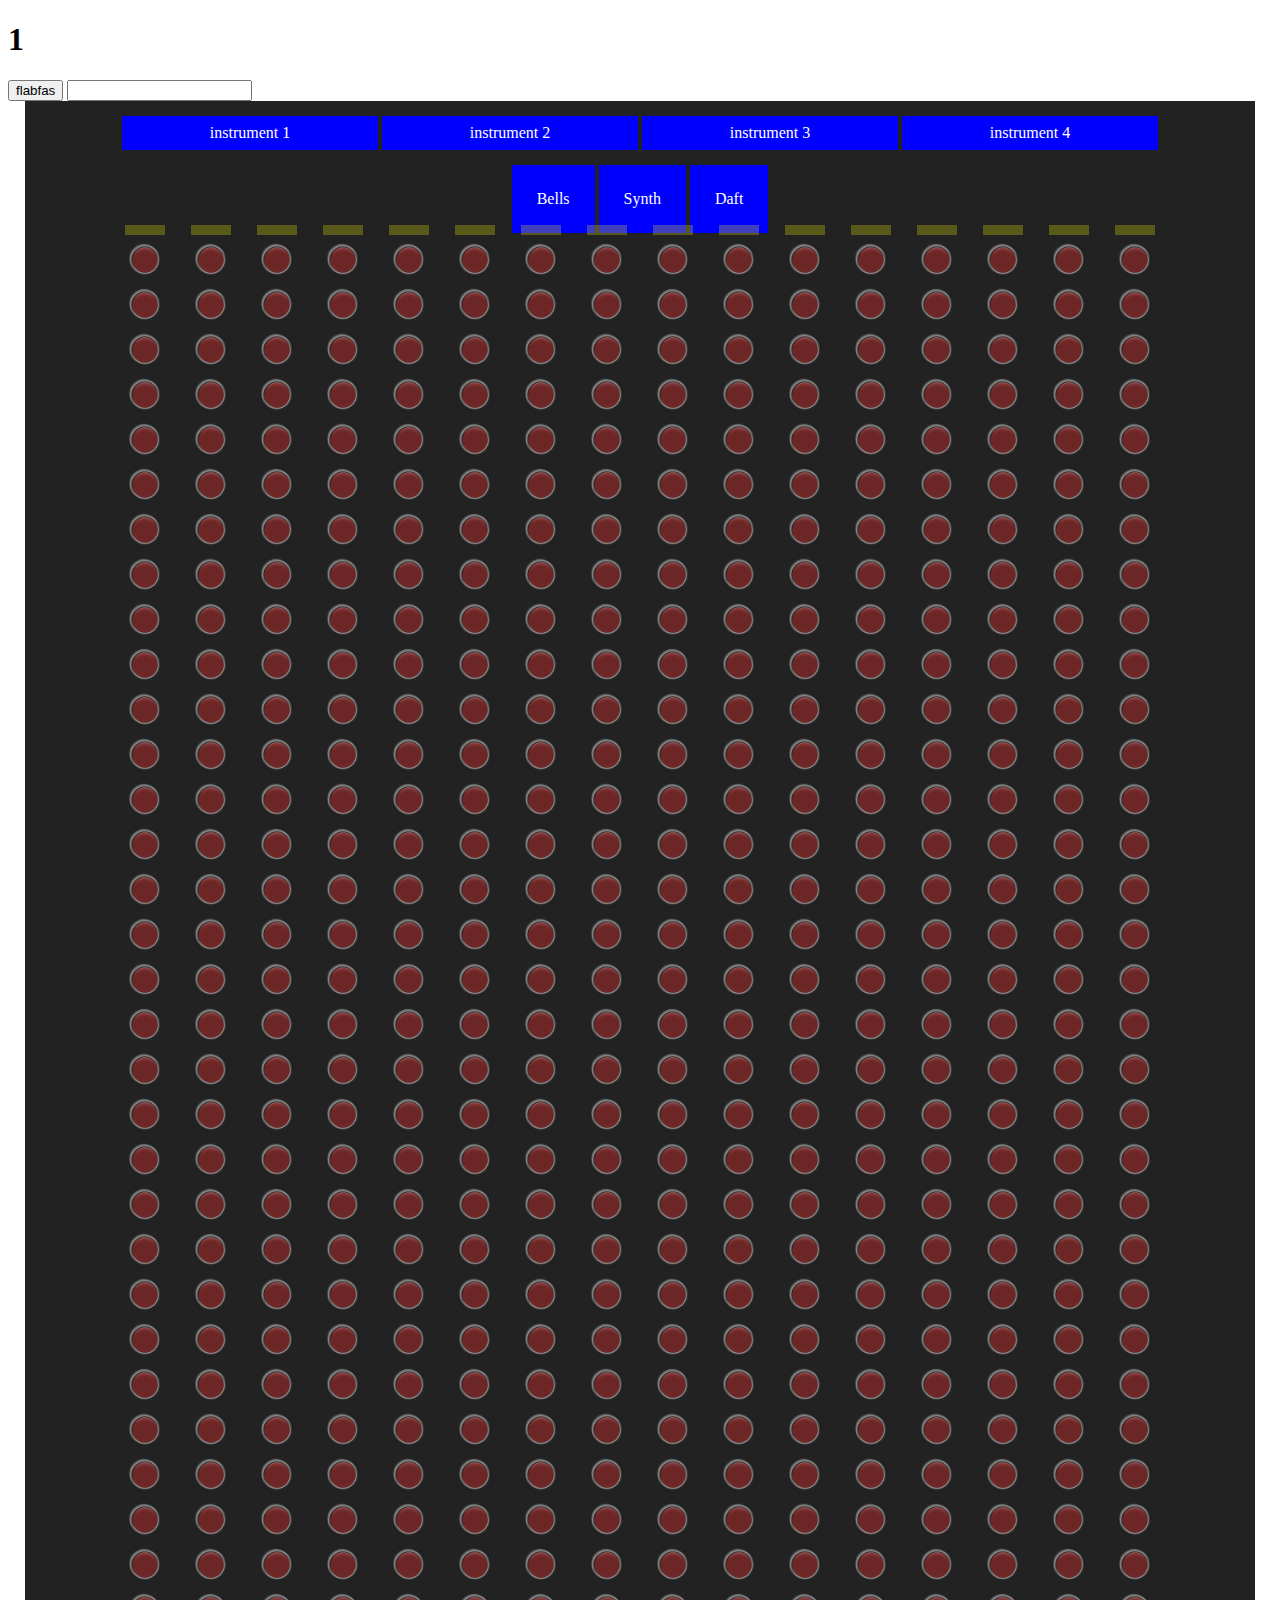
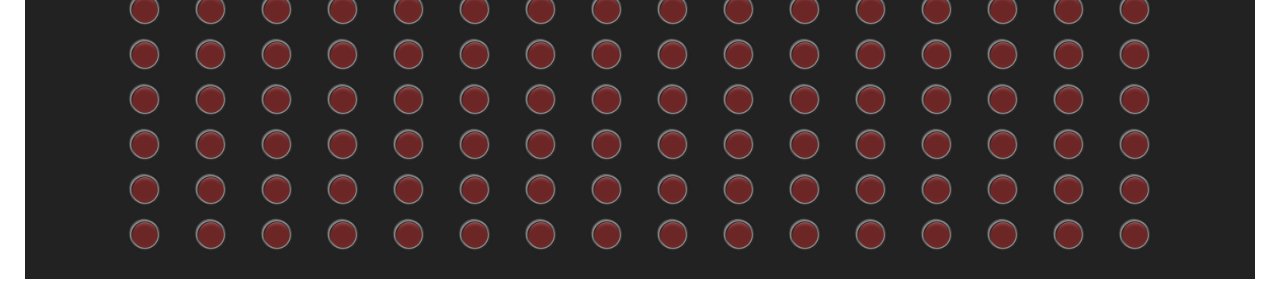
==== index.html @ 500172ec "Wrote function to chage sound patch" ====
<!DOCTYPE html>
<html>
<head>
    <meta charset="UTF-8">
    <link rel="stylesheet" type="text/css" href="stylesheet.css">
    
    <title>Sound Squares</title>
    
    
    
    
    
    
    
 
    </head>
<body>
   
   <h1><div id="showTime">1</div></h1>

   
   <button>flabfas</button>
  
  
<input type="text" id='userBPM'>
   
   
   <div id="playArea">
   
   <div class='instrument_selector'><ul>
      <li>instrument 1</li>
      <li>instrument 2</li>
      <li>instrument 3</li>
      <li>instrument 4</li>
      </ul></div>
      
      <div class='page_container' class='page_1'>
      
      <div class='sound_bank-selector'>
         <ul>
             <li data-id='bellsArray'>Bells</li>
             <li data-id='synthArray'>Synth</li>
             <li data-id='daftArray'>Daft</li>
             
         </ul>
          
      </div>
    <ul class='column' id='column_1'>
      <div class="light" id='light1'></div>
       <li><div class='square' data-id='0'></div></li>
       <li><div class='square' data-id='1'></div></li>
       <li><div class='square' data-id='2'></div></li>
       <li><div class='square' data-id='3'></div></li>
       <li><div class='square' data-id='4'></div></li>
       <li><div class='square' data-id='5'></div></li>
       <li><div class='square' data-id='6'></div></li>
       <li><div class='square' data-id='7'></div></li>
       <li><div class='square' data-id='8'></div></li>
       <li><div class='square' data-id='9'></div></li>
       <li><div class='square' data-id='10'></div></li>
       <li><div class='square' data-id='11'></div></li>
       <li><div class='square' data-id='12'></div></li>
       <li><div class='square' data-id='13'></div></li>
       <li><div class='square' data-id='14'></div></li>
       <li><div class='square' data-id='15'></div></li>
       <li><div class='square' data-id='16'></div></li>
       <li><div class='square' data-id='17'></div></li>
       <li><div class='square' data-id='18'></div></li>
       <li><div class='square' data-id='19'></div></li>
       <li><div class='square' data-id='20'></div></li>
       <li><div class='square' data-id='21'></div></li>
       <li><div class='square' data-id='22'></div></li>
       <li><div class='square' data-id='23'></div></li>
       <li><div class='square' data-id='24'></div></li>
       <li><div class='square' data-id='25'></div></li>
       <li><div class='square' data-id='26'></div></li>
       <li><div class='square' data-id='27'></div></li>
       <li><div class='square' data-id='28'></div></li>
       <li><div class='square' data-id='29'></div></li>
       <li><div class='square' data-id='30'></div></li>
       <li><div class='square' data-id='31'></div></li>
       <li><div class='square' data-id='32'></div></li>
       <li><div class='square' data-id='33'></div></li>
       <li><div class='square' data-id='34'></div></li>
       <li><div class='square' data-id='35'></div></li>

    </ul>
     
    <ul class='column' id='column_2'>
      <div class="light" id='light2'></div>
       <li><div class='square' data-id='36'></div></li>
       <li><div class='square' data-id='37'></div></li>
       <li><div class='square' data-id='38'></div></li>
       <li><div class='square' data-id='39'></div></li>
       <li><div class='square' data-id='40'></div></li>
       <li><div class='square' data-id='41'></div></li>
       <li><div class='square' data-id='42'></div></li>
       <li><div class='square' data-id='43'></div></li>
       <li><div class='square' data-id='44'></div></li>
       <li><div class='square' data-id='45'></div></li>
       <li><div class='square' data-id='46'></div></li>
       <li><div class='square' data-id='47'></div></li>
       <li><div class='square' data-id='48'></div></li>
       <li><div class='square' data-id='49'></div></li>
       <li><div class='square' data-id='50'></div></li>
       <li><div class='square' data-id='51'></div></li>
       <li><div class='square' data-id='52'></div></li>
       <li><div class='square' data-id='53'></div></li>
       <li><div class='square' data-id='54'></div></li>
       <li><div class='square' data-id='55'></div></li>
       <li><div class='square' data-id='56'></div></li>
       <li><div class='square' data-id='57'></div></li>
       <li><div class='square' data-id='58'></div></li>
       <li><div class='square' data-id='59'></div></li>
       <li><div class='square' data-id='60'></div></li>
       <li><div class='square' data-id='61'></div></li>
       <li><div class='square' data-id='62'></div></li>
       <li><div class='square' data-id='63'></div></li>
       <li><div class='square' data-id='64'></div></li>
       <li><div class='square' data-id='65'></div></li>
       <li><div class='square' data-id='66'></div></li>
       <li><div class='square' data-id='67'></div></li>
       <li><div class='square' data-id='68'></div></li>
       <li><div class='square' data-id='69'></div></li>
       <li><div class='square' data-id='70'></div></li>
       <li><div class='square' data-id='71'></div></li>
    </ul>
       
    <ul class='column' id='column_3'>
      <div class="light" id='light3'></div>
       <li><div class='square' data-id='72'></div></li>
       <li><div class='square' data-id='73'></div></li>
       <li><div class='square' data-id='74'></div></li>
       <li><div class='square' data-id='75'></div></li>
       <li><div class='square' data-id='76'></div></li>
       <li><div class='square' data-id='77'></div></li>
       <li><div class='square' data-id='78'></div></li>
       <li><div class='square' data-id='79'></div></li>
       <li><div class='square' data-id='80'></div></li>
       <li><div class='square' data-id='81'></div></li>
       <li><div class='square' data-id='82'></div></li>
       <li><div class='square' data-id='83'></div></li>
       <li><div class='square' data-id='84'></div></li>
       <li><div class='square' data-id='85'></div></li>
       <li><div class='square' data-id='86'></div></li>
       <li><div class='square' data-id='87'></div></li>
       <li><div class='square' data-id='88'></div></li>
       <li><div class='square' data-id='89'></div></li>
       <li><div class='square' data-id='90'></div></li>
       <li><div class='square' data-id='91'></div></li>
       <li><div class='square' data-id='92'></div></li>
       <li><div class='square' data-id='93'></div></li>
       <li><div class='square' data-id='94'></div></li>
       <li><div class='square' data-id='95'></div></li>
       <li><div class='square' data-id='96'></div></li>
       <li><div class='square' data-id='97'></div></li>
       <li><div class='square' data-id='98'></div></li>
       <li><div class='square' data-id='99'></div></li>
       <li><div class='square' data-id='100'></div></li>
       <li><div class='square' data-id='101'></div></li>
       <li><div class='square' data-id='102'></div></li>
       <li><div class='square' data-id='103'></div></li>
       <li><div class='square' data-id='104'></div></li>
       <li><div class='square' data-id='105'></div></li>
       <li><div class='square' data-id='106'></div></li>
       <li><div class='square' data-id='107'></div></li>
    </ul>
       
    <ul class='column' id='column_4'>
      <div class="light" id='light4'></div>
       <li><div class='square' data-id='108'></div></li>
       <li><div class='square' data-id='109'></div></li>
       <li><div class='square' data-id='110'></div></li>
       <li><div class='square' data-id='111'></div></li>
       <li><div class='square' data-id='112'></div></li>
       <li><div class='square' data-id='113'></div></li>
       <li><div class='square' data-id='114'></div></li>
       <li><div class='square' data-id='115'></div></li>
       <li><div class='square' data-id='116'></div></li>
       <li><div class='square' data-id='117'></div></li>
       <li><div class='square' data-id='118'></div></li>
       <li><div class='square' data-id='119'></div></li>
       <li><div class='square' data-id='120'></div></li>
       <li><div class='square' data-id='121'></div></li>
       <li><div class='square' data-id='122'></div></li>
       <li><div class='square' data-id='123'></div></li>
       <li><div class='square' data-id='124'></div></li>
       <li><div class='square' data-id='125'></div></li>
       <li><div class='square' data-id='126'></div></li>
       <li><div class='square' data-id='127'></div></li>
       <li><div class='square' data-id='128'></div></li>
       <li><div class='square' data-id='129'></div></li>
       <li><div class='square' data-id='130'></div></li>
       <li><div class='square' data-id='131'></div></li>
       <li><div class='square' data-id='132'></div></li>
       <li><div class='square' data-id='133'></div></li>
       <li><div class='square' data-id='134'></div></li>
       <li><div class='square' data-id='135'></div></li>
       <li><div class='square' data-id='136'></div></li>
       <li><div class='square' data-id='137'></div></li>
       <li><div class='square' data-id='138'></div></li>
       <li><div class='square' data-id='139'></div></li>
       <li><div class='square' data-id='140'></div></li>
       <li><div class='square' data-id='141'></div></li>
       <li><div class='square' data-id='142'></div></li>
       <li><div class='square' data-id='143'></div></li>
    </ul>
      
    <ul class='column' id='column_5'>
      <div class="light" id='light5'></div>
       <li><div class='square' data-id='144'></div></li>
       <li><div class='square' data-id='145'></div></li>
       <li><div class='square' data-id='146'></div></li>
       <li><div class='square' data-id='147'></div></li>
       <li><div class='square' data-id='148'></div></li>
       <li><div class='square' data-id='149'></div></li>
       <li><div class='square' data-id='150'></div></li>
       <li><div class='square' data-id='151'></div></li>
       <li><div class='square' data-id='152'></div></li>
       <li><div class='square' data-id='153'></div></li>
       <li><div class='square' data-id='154'></div></li>
       <li><div class='square' data-id='155'></div></li>
       <li><div class='square' data-id='156'></div></li>
       <li><div class='square' data-id='157'></div></li>
       <li><div class='square' data-id='158'></div></li>
       <li><div class='square' data-id='159'></div></li>
       <li><div class='square' data-id='160'></div></li>
       <li><div class='square' data-id='161'></div></li>
       <li><div class='square' data-id='162'></div></li>
       <li><div class='square' data-id='163'></div></li>
       <li><div class='square' data-id='164'></div></li>
       <li><div class='square' data-id='165'></div></li>
       <li><div class='square' data-id='166'></div></li>
       <li><div class='square' data-id='167'></div></li>
       <li><div class='square' data-id='168'></div></li>
       <li><div class='square' data-id='169'></div></li>
       <li><div class='square' data-id='170'></div></li>
       <li><div class='square' data-id='171'></div></li>
       <li><div class='square' data-id='172'></div></li>
       <li><div class='square' data-id='173'></div></li>
       <li><div class='square' data-id='174'></div></li>
       <li><div class='square' data-id='175'></div></li>
       <li><div class='square' data-id='176'></div></li>
       <li><div class='square' data-id='177'></div></li>
       <li><div class='square' data-id='178'></div></li>
       <li><div class='square' data-id='179'></div></li>
    </ul>
       
    <ul class='column' id='column_6'>
      <div class="light" id='light6'></div>
       <li><div class='square' data-id='180'></div></li>
       <li><div class='square' data-id='181'></div></li>
       <li><div class='square' data-id='182'></div></li>
       <li><div class='square' data-id='183'></div></li>
       <li><div class='square' data-id='184'></div></li>
       <li><div class='square' data-id='185'></div></li>
       <li><div class='square' data-id='186'></div></li>
       <li><div class='square' data-id='187'></div></li>
       <li><div class='square' data-id='188'></div></li>
       <li><div class='square' data-id='189'></div></li>
       <li><div class='square' data-id='190'></div></li>
       <li><div class='square' data-id='191'></div></li>
       <li><div class='square' data-id='192'></div></li>
       <li><div class='square' data-id='193'></div></li>
       <li><div class='square' data-id='194'></div></li>
       <li><div class='square' data-id='195'></div></li>
       <li><div class='square' data-id='196'></div></li>
       <li><div class='square' data-id='197'></div></li>
       <li><div class='square' data-id='198'></div></li>
       <li><div class='square' data-id='199'></div></li>
       <li><div class='square' data-id='200'></div></li>
       <li><div class='square' data-id='201'></div></li>
       <li><div class='square' data-id='202'></div></li>
       <li><div class='square' data-id='203'></div></li>
       <li><div class='square' data-id='204'></div></li>
       <li><div class='square' data-id='205'></div></li>
       <li><div class='square' data-id='206'></div></li>
       <li><div class='square' data-id='207'></div></li>
       <li><div class='square' data-id='208'></div></li>
       <li><div class='square' data-id='209'></div></li>
       <li><div class='square' data-id='210'></div></li>
       <li><div class='square' data-id='211'></div></li>
       <li><div class='square' data-id='212'></div></li>
       <li><div class='square' data-id='213'></div></li>
       <li><div class='square' data-id='214'></div></li>
       <li><div class='square' data-id='215'></div></li>
    </ul>
       
    <ul class='column' id='column_7'>
      <div class="light" id='light7'></div>
       <li><div class='square' data-id='216'></div></li>
       <li><div class='square' data-id='217'></div></li>
       <li><div class='square' data-id='218'></div></li>
       <li><div class='square' data-id='219'></div></li>
       <li><div class='square' data-id='220'></div></li>
       <li><div class='square' data-id='221'></div></li>
       <li><div class='square' data-id='222'></div></li>
       <li><div class='square' data-id='223'></div></li>
       <li><div class='square' data-id='224'></div></li>
       <li><div class='square' data-id='225'></div></li>
       <li><div class='square' data-id='226'></div></li>
       <li><div class='square' data-id='227'></div></li>
       <li><div class='square' data-id='228'></div></li>
       <li><div class='square' data-id='229'></div></li>
       <li><div class='square' data-id='230'></div></li>
       <li><div class='square' data-id='231'></div></li>
       <li><div class='square' data-id='232'></div></li>
       <li><div class='square' data-id='233'></div></li>
       <li><div class='square' data-id='234'></div></li>
       <li><div class='square' data-id='235'></div></li>
       <li><div class='square' data-id='236'></div></li>
       <li><div class='square' data-id='237'></div></li>
       <li><div class='square' data-id='238'></div></li>
       <li><div class='square' data-id='239'></div></li>
       <li><div class='square' data-id='240'></div></li>
       <li><div class='square' data-id='241'></div></li>
       <li><div class='square' data-id='242'></div></li>
       <li><div class='square' data-id='243'></div></li>
       <li><div class='square' data-id='244'></div></li>
       <li><div class='square' data-id='245'></div></li>
       <li><div class='square' data-id='246'></div></li>
       <li><div class='square' data-id='247'></div></li>
       <li><div class='square' data-id='248'></div></li>
       <li><div class='square' data-id='249'></div></li>
       <li><div class='square' data-id='250'></div></li>
       <li><div class='square' data-id='251'></div></li>
    </ul>
       
    <ul class='column' id='column_8'>
      <div class="light" id='light8'></div>
       <li><div class='square' data-id='252'></div></li>
       <li><div class='square' data-id='253'></div></li>
       <li><div class='square' data-id='254'></div></li>
       <li><div class='square' data-id='255'></div></li>
       <li><div class='square' data-id='256'></div></li>
       <li><div class='square' data-id='257'></div></li>
       <li><div class='square' data-id='258'></div></li>
       <li><div class='square' data-id='259'></div></li>
       <li><div class='square' data-id='260'></div></li>
       <li><div class='square' data-id='261'></div></li>
       <li><div class='square' data-id='262'></div></li>
       <li><div class='square' data-id='263'></div></li>
       <li><div class='square' data-id='264'></div></li>
       <li><div class='square' data-id='265'></div></li>
       <li><div class='square' data-id='266'></div></li>
       <li><div class='square' data-id='267'></div></li>
       <li><div class='square' data-id='268'></div></li>
       <li><div class='square' data-id='269'></div></li>
       <li><div class='square' data-id='270'></div></li>
       <li><div class='square' data-id='271'></div></li>
       <li><div class='square' data-id='272'></div></li>
       <li><div class='square' data-id='273'></div></li>
       <li><div class='square' data-id='274'></div></li>
       <li><div class='square' data-id='275'></div></li>
       <li><div class='square' data-id='276'></div></li>
       <li><div class='square' data-id='277'></div></li>
       <li><div class='square' data-id='278'></div></li>
       <li><div class='square' data-id='279'></div></li>
       <li><div class='square' data-id='280'></div></li>
       <li><div class='square' data-id='281'></div></li>
       <li><div class='square' data-id='282'></div></li>
       <li><div class='square' data-id='283'></div></li>
       <li><div class='square' data-id='284'></div></li>
       <li><div class='square' data-id='285'></div></li>
       <li><div class='square' data-id='286'></div></li>
       <li><div class='square' data-id='287'></div></li>
    </ul>
       
    <ul class='column' id='column_9'>
      <div class="light" id='light9'></div>
       <li><div class='square' data-id='288'></div></li>
       <li><div class='square' data-id='289'></div></li>
       <li><div class='square' data-id='290'></div></li>
       <li><div class='square' data-id='291'></div></li>
       <li><div class='square' data-id='292'></div></li>
       <li><div class='square' data-id='293'></div></li>
       <li><div class='square' data-id='294'></div></li>
       <li><div class='square' data-id='295'></div></li>
       <li><div class='square' data-id='296'></div></li>
       <li><div class='square' data-id='297'></div></li>
       <li><div class='square' data-id='298'></div></li>
       <li><div class='square' data-id='299'></div></li>
       <li><div class='square' data-id='300'></div></li>
       <li><div class='square' data-id='301'></div></li>
       <li><div class='square' data-id='302'></div></li>
       <li><div class='square' data-id='303'></div></li>
       <li><div class='square' data-id='304'></div></li>
       <li><div class='square' data-id='305'></div></li>
       <li><div class='square' data-id='306'></div></li>
       <li><div class='square' data-id='307'></div></li>
       <li><div class='square' data-id='308'></div></li>
       <li><div class='square' data-id='309'></div></li>
       <li><div class='square' data-id='310'></div></li>
       <li><div class='square' data-id='311'></div></li>
       <li><div class='square' data-id='312'></div></li>
       <li><div class='square' data-id='313'></div></li>
       <li><div class='square' data-id='314'></div></li>
       <li><div class='square' data-id='315'></div></li>
       <li><div class='square' data-id='316'></div></li>
       <li><div class='square' data-id='317'></div></li>
       <li><div class='square' data-id='318'></div></li>
       <li><div class='square' data-id='319'></div></li>
       <li><div class='square' data-id='320'></div></li>
       <li><div class='square' data-id='321'></div></li>
       <li><div class='square' data-id='322'></div></li>
       <li><div class='square' data-id='323'></div></li>
    </ul>
      
    <ul class='column' id='column_10'>
      <div class="light" id='light10'></div>
       <li><div class='square' data-id='324'></div></li>
       <li><div class='square' data-id='325'></div></li>
       <li><div class='square' data-id='326'></div></li>
       <li><div class='square' data-id='327'></div></li>
       <li><div class='square' data-id='328'></div></li>
       <li><div class='square' data-id='329'></div></li>
       <li><div class='square' data-id='330'></div></li>
       <li><div class='square' data-id='331'></div></li>
       <li><div class='square' data-id='332'></div></li>
       <li><div class='square' data-id='333'></div></li>
       <li><div class='square' data-id='334'></div></li>
       <li><div class='square' data-id='335'></div></li>
       <li><div class='square' data-id='336'></div></li>
       <li><div class='square' data-id='337'></div></li>
       <li><div class='square' data-id='338'></div></li>
       <li><div class='square' data-id='339'></div></li>
       <li><div class='square' data-id='340'></div></li>
       <li><div class='square' data-id='341'></div></li>
       <li><div class='square' data-id='342'></div></li>
       <li><div class='square' data-id='343'></div></li>
       <li><div class='square' data-id='344'></div></li>
       <li><div class='square' data-id='345'></div></li>
       <li><div class='square' data-id='346'></div></li>
       <li><div class='square' data-id='347'></div></li>
       <li><div class='square' data-id='348'></div></li>
       <li><div class='square' data-id='349'></div></li>
       <li><div class='square' data-id='350'></div></li>
       <li><div class='square' data-id='351'></div></li>
       <li><div class='square' data-id='352'></div></li>
       <li><div class='square' data-id='353'></div></li>
       <li><div class='square' data-id='354'></div></li>
       <li><div class='square' data-id='355'></div></li>
       <li><div class='square' data-id='356'></div></li>
       <li><div class='square' data-id='357'></div></li>
       <li><div class='square' data-id='358'></div></li>
       <li><div class='square' data-id='359'></div></li>
    </ul>
       
    <ul class='column' id='column_11'>
      <div class="light" id='light11'></div>
       <li><div class='square' data-id='360'></div></li>
       <li><div class='square' data-id='361'></div></li>
       <li><div class='square' data-id='362'></div></li>
       <li><div class='square' data-id='363'></div></li>
       <li><div class='square' data-id='364'></div></li>
       <li><div class='square' data-id='365'></div></li>
       <li><div class='square' data-id='366'></div></li>
       <li><div class='square' data-id='367'></div></li>
       <li><div class='square' data-id='368'></div></li>
       <li><div class='square' data-id='369'></div></li>
       <li><div class='square' data-id='370'></div></li>
       <li><div class='square' data-id='371'></div></li>
       <li><div class='square' data-id='372'></div></li>
       <li><div class='square' data-id='373'></div></li>
       <li><div class='square' data-id='374'></div></li>
       <li><div class='square' data-id='375'></div></li>
       <li><div class='square' data-id='376'></div></li>
       <li><div class='square' data-id='377'></div></li>
       <li><div class='square' data-id='378'></div></li>
       <li><div class='square' data-id='379'></div></li>
       <li><div class='square' data-id='380'></div></li>
       <li><div class='square' data-id='381'></div></li>
       <li><div class='square' data-id='382'></div></li>
       <li><div class='square' data-id='383'></div></li>
       <li><div class='square' data-id='384'></div></li>
       <li><div class='square' data-id='385'></div></li>
       <li><div class='square' data-id='386'></div></li>
       <li><div class='square' data-id='387'></div></li>
       <li><div class='square' data-id='388'></div></li>
       <li><div class='square' data-id='389'></div></li>
       <li><div class='square' data-id='390'></div></li>
       <li><div class='square' data-id='391'></div></li>
       <li><div class='square' data-id='392'></div></li>
       <li><div class='square' data-id='393'></div></li>
       <li><div class='square' data-id='394'></div></li>
       <li><div class='square' data-id='395'></div></li>
    </ul>
       
    <ul class='column' id='column_12'>
      <div class="light" id='light12'></div>
       <li><div class='square' data-id='396'></div></li>
       <li><div class='square' data-id='397'></div></li>
       <li><div class='square' data-id='398'></div></li>
       <li><div class='square' data-id='399'></div></li>
       <li><div class='square' data-id='400'></div></li>
       <li><div class='square' data-id='401'></div></li>
       <li><div class='square' data-id='402'></div></li>
       <li><div class='square' data-id='403'></div></li>
       <li><div class='square' data-id='404'></div></li>
       <li><div class='square' data-id='405'></div></li>
       <li><div class='square' data-id='406'></div></li>
       <li><div class='square' data-id='407'></div></li>
       <li><div class='square' data-id='408'></div></li>
       <li><div class='square' data-id='409'></div></li>
       <li><div class='square' data-id='410'></div></li>
       <li><div class='square' data-id='411'></div></li>
       <li><div class='square' data-id='412'></div></li>
       <li><div class='square' data-id='413'></div></li>
       <li><div class='square' data-id='414'></div></li>
       <li><div class='square' data-id='415'></div></li>
       <li><div class='square' data-id='416'></div></li>
       <li><div class='square' data-id='417'></div></li>
       <li><div class='square' data-id='418'></div></li>
       <li><div class='square' data-id='419'></div></li>
       <li><div class='square' data-id='420'></div></li>
       <li><div class='square' data-id='421'></div></li>
       <li><div class='square' data-id='422'></div></li>
       <li><div class='square' data-id='423'></div></li>
       <li><div class='square' data-id='424'></div></li>
       <li><div class='square' data-id='425'></div></li>
       <li><div class='square' data-id='426'></div></li>
       <li><div class='square' data-id='427'></div></li>
       <li><div class='square' data-id='428'></div></li>
       <li><div class='square' data-id='429'></div></li>
       <li><div class='square' data-id='430'></div></li>
       <li><div class='square' data-id='431'></div></li>
    </ul>
       
    <ul class='column' id='column_13'>
      <div class="light" id='light13'></div>
       <li><div class='square' data-id='432'></div></li>
       <li><div class='square' data-id='433'></div></li>
       <li><div class='square' data-id='434'></div></li>
       <li><div class='square' data-id='435'></div></li>
       <li><div class='square' data-id='436'></div></li>
       <li><div class='square' data-id='437'></div></li>
       <li><div class='square' data-id='438'></div></li>
       <li><div class='square' data-id='439'></div></li>
       <li><div class='square' data-id='440'></div></li>
       <li><div class='square' data-id='441'></div></li>
       <li><div class='square' data-id='442'></div></li>
       <li><div class='square' data-id='443'></div></li>
       <li><div class='square' data-id='444'></div></li>
       <li><div class='square' data-id='445'></div></li>
       <li><div class='square' data-id='446'></div></li>
       <li><div class='square' data-id='447'></div></li>
       <li><div class='square' data-id='448'></div></li>
       <li><div class='square' data-id='449'></div></li>
       <li><div class='square' data-id='450'></div></li>
       <li><div class='square' data-id='451'></div></li>
       <li><div class='square' data-id='452'></div></li>
       <li><div class='square' data-id='453'></div></li>
       <li><div class='square' data-id='454'></div></li>
       <li><div class='square' data-id='455'></div></li>
       <li><div class='square' data-id='456'></div></li>
       <li><div class='square' data-id='457'></div></li>
       <li><div class='square' data-id='458'></div></li>
       <li><div class='square' data-id='459'></div></li>
       <li><div class='square' data-id='460'></div></li>
       <li><div class='square' data-id='461'></div></li>
       <li><div class='square' data-id='462'></div></li>
       <li><div class='square' data-id='463'></div></li>
       <li><div class='square' data-id='464'></div></li>
       <li><div class='square' data-id='465'></div></li>
       <li><div class='square' data-id='466'></div></li>
       <li><div class='square' data-id='467'></div></li>
    </ul>
      
    <ul class='column' id='column_14'>
      <div class="light" id='light14'></div>
       <li><div class='square' data-id='468'></div></li>
       <li><div class='square' data-id='469'></div></li>
       <li><div class='square' data-id='470'></div></li>
       <li><div class='square' data-id='471'></div></li>
       <li><div class='square' data-id='472'></div></li>
       <li><div class='square' data-id='473'></div></li>
       <li><div class='square' data-id='474'></div></li>
       <li><div class='square' data-id='475'></div></li>
       <li><div class='square' data-id='476'></div></li>
       <li><div class='square' data-id='477'></div></li>
       <li><div class='square' data-id='478'></div></li>
       <li><div class='square' data-id='479'></div></li>
       <li><div class='square' data-id='480'></div></li>
       <li><div class='square' data-id='481'></div></li>
       <li><div class='square' data-id='482'></div></li>
       <li><div class='square' data-id='483'></div></li>
       <li><div class='square' data-id='484'></div></li>
       <li><div class='square' data-id='485'></div></li>
       <li><div class='square' data-id='486'></div></li>
       <li><div class='square' data-id='487'></div></li>
       <li><div class='square' data-id='488'></div></li>
       <li><div class='square' data-id='489'></div></li>
       <li><div class='square' data-id='490'></div></li>
       <li><div class='square' data-id='491'></div></li>
       <li><div class='square' data-id='492'></div></li>
       <li><div class='square' data-id='493'></div></li>
       <li><div class='square' data-id='494'></div></li>
       <li><div class='square' data-id='495'></div></li>
       <li><div class='square' data-id='496'></div></li>
       <li><div class='square' data-id='497'></div></li>
       <li><div class='square' data-id='498'></div></li>
       <li><div class='square' data-id='499'></div></li>
       <li><div class='square' data-id='500'></div></li>
       <li><div class='square' data-id='501'></div></li>
       <li><div class='square' data-id='502'></div></li>
       <li><div class='square' data-id='503'></div></li>
    </ul>
       
    <ul class='column' id='column_15'>
      <div class="light" id='light15'></div>
       <li><div class='square' data-id='504'></div></li>
       <li><div class='square' data-id='505'></div></li>
       <li><div class='square' data-id='506'></div></li>
       <li><div class='square' data-id='507'></div></li>
       <li><div class='square' data-id='508'></div></li>
       <li><div class='square' data-id='509'></div></li>
       <li><div class='square' data-id='510'></div></li>
       <li><div class='square' data-id='511'></div></li>
       <li><div class='square' data-id='512'></div></li>
       <li><div class='square' data-id='513'></div></li>
       <li><div class='square' data-id='514'></div></li>
       <li><div class='square' data-id='515'></div></li>
       <li><div class='square' data-id='516'></div></li>
       <li><div class='square' data-id='517'></div></li>
       <li><div class='square' data-id='518'></div></li>
       <li><div class='square' data-id='519'></div></li>
       <li><div class='square' data-id='520'></div></li>
       <li><div class='square' data-id='521'></div></li>
       <li><div class='square' data-id='522'></div></li>
       <li><div class='square' data-id='523'></div></li>
       <li><div class='square' data-id='524'></div></li>
       <li><div class='square' data-id='525'></div></li>
       <li><div class='square' data-id='526'></div></li>
       <li><div class='square' data-id='527'></div></li>
       <li><div class='square' data-id='528'></div></li>
       <li><div class='square' data-id='529'></div></li>
       <li><div class='square' data-id='530'></div></li>
       <li><div class='square' data-id='531'></div></li>
       <li><div class='square' data-id='532'></div></li>
       <li><div class='square' data-id='533'></div></li>
       <li><div class='square' data-id='534'></div></li>
       <li><div class='square' data-id='535'></div></li>
       <li><div class='square' data-id='536'></div></li>
       <li><div class='square' data-id='537'></div></li>
       <li><div class='square' data-id='538'></div></li>
       <li><div class='square' data-id='539'></div></li>
    </ul>
       
    <ul class='column' id='column_16'>
      <div class="light" id='light16'></div>
       <li><div class='square' data-id='540'></div></li>
       <li><div class='square' data-id='541'></div></li>
       <li><div class='square' data-id='542'></div></li>
       <li><div class='square' data-id='543'></div></li>
       <li><div class='square' data-id='544'></div></li>
       <li><div class='square' data-id='545'></div></li>
       <li><div class='square' data-id='546'></div></li>
       <li><div class='square' data-id='547'></div></li>
       <li><div class='square' data-id='548'></div></li>
       <li><div class='square' data-id='549'></div></li>
       <li><div class='square' data-id='550'></div></li>
       <li><div class='square' data-id='551'></div></li>
       <li><div class='square' data-id='552'></div></li>
       <li><div class='square' data-id='553'></div></li>
       <li><div class='square' data-id='554'></div></li>
       <li><div class='square' data-id='555'></div></li>
       <li><div class='square' data-id='556'></div></li>
       <li><div class='square' data-id='557'></div></li>
       <li><div class='square' data-id='558'></div></li>
       <li><div class='square' data-id='559'></div></li>
       <li><div class='square' data-id='560'></div></li>
       <li><div class='square' data-id='561'></div></li>
       <li><div class='square' data-id='562'></div></li>
       <li><div class='square' data-id='563'></div></li>
       <li><div class='square' data-id='564'></div></li>
       <li><div class='square' data-id='565'></div></li>
       <li><div class='square' data-id='566'></div></li>
       <li><div class='square' data-id='567'></div></li>
       <li><div class='square' data-id='568'></div></li>
       <li><div class='square' data-id='569'></div></li>
       <li><div class='square' data-id='570'></div></li>
       <li><div class='square' data-id='571'></div></li>
       <li><div class='square' data-id='572'></div></li>
       <li><div class='square' data-id='573'></div></li>
       <li><div class='square' data-id='574'></div></li>
       <li><div class='square' data-id='575'></div></li>
    </ul>
      
      </div> <!-- page_container div -->
       
   </div>
   
   
   <script src='jquery-1.11.1.js'></script>
   <script src='howler.js'></script>
   <script src='script.js'></script>
   <script src='rewrite.js'></script>
    </body>

</html>
---- stylesheet.css ----
/* CSS */




.square {
    width: 40px;
    height: 40px;
    background-image: url(img/red_button.png);
    background-size: contain;
    opacity: .5; 
    margin: 5px 3px;
}

.on {
    box-shadow: 0px 4px 40px #428E12;
    background-image: url(img/green_button.png);
    border-radius: 100%;
    opacity: 1;
}

ul li {
    list-style: none; 
    padding: 0 8px;
}


ul {
    display: inline-block;
    margin: 0px;
    text-align: center;
    padding: 0px;
}

#playArea {
    margin: 0 auto;
    text-align: center;
    min-width: 800px;
    width: 1200px;
    padding: 15px; 
    background-color: rgba(10, 10, 10, .9);
}

#row1_11 {
    
}

#column_1 {
    background-color: none;
}


.light {
    width: 40px;
    height: 10px; 
    margin: 0 auto;
    background-color: yellow;
    opacity: .25;
}

.instrument_selector {
    color: white;
    margin-bottom: 15px;
}

.instrument_selector ul li {
    display: inline-block;
    background-color: blue;
    padding: 8px;
    width: 240px;
}

.instrument_selector ul {
    width: 100%;
}

.sound_bank-selector {
    height: 60px;
    color: white;
}

.sound_bank-selector ul li {
    display: inline-block;
    background-color: blue;
    padding: 25px;
}

.sound_bank-selector ul  {
    margin-bottom: 40px;
}
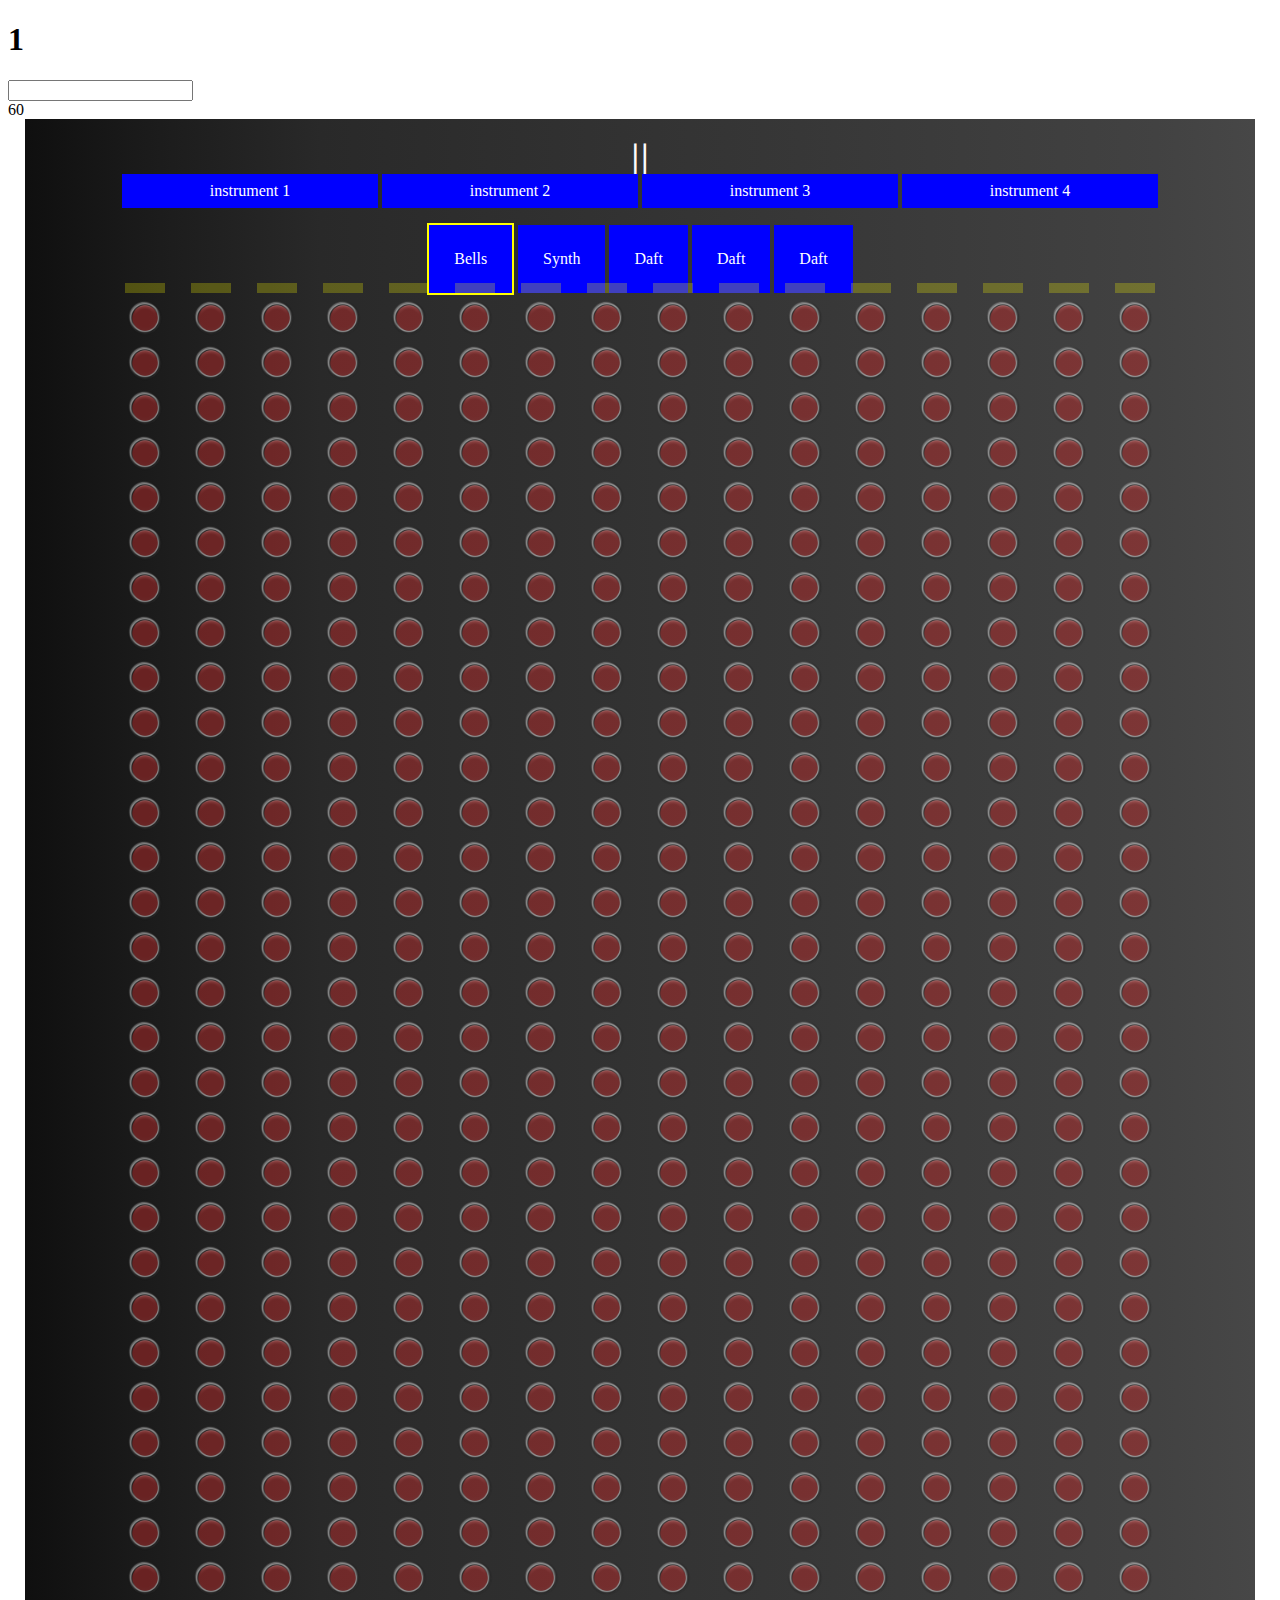
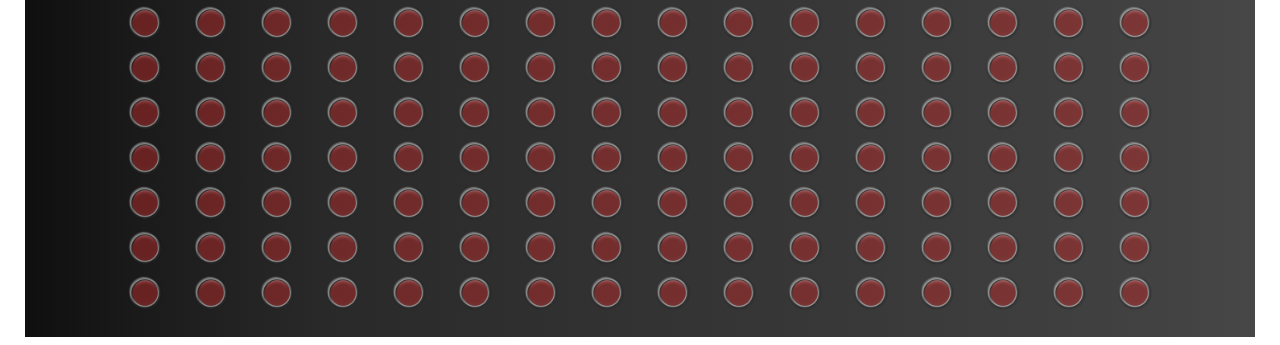
==== commit 7afbcdff: "Added two more sound banks" ====
--- a/index.html
+++ b/index.html
@@ -4,45 +4,39 @@
     <meta charset="UTF-8">
     <link rel="stylesheet" type="text/css" href="stylesheet.css">
     
-    <title>Sound Squares</title>
-    
-    
-    
-    
-    
-    
-    
+    <title>Sound Squares</title>    
  
     </head>
 <body>
    
    <h1><div id="showTime">1</div></h1>
-
-   
-   <button>flabfas</button>
   
   
-<input type="text" id='userBPM'>
+<input type="text" id='BPMInput'>
+  <div id="currentBPMDiv">60</div>
    
    
    <div id="playArea">
-   
+   <div id="pauseButton">||</div>
    <div class='instrument_selector'><ul>
-      <li>instrument 1</li>
-      <li>instrument 2</li>
-      <li>instrument 3</li>
-      <li>instrument 4</li>
+      <li class='page_switcher' data-id='page1.html'>instrument 1</li>
+      <li class='page_switcher' data-id='page2.html'>instrument 2</li>
+      <li class='page_switcher' data-id='page3.html'>instrument 3</li>
+      <li class='page_switcher' data-id='page4.html'>instrument 4</li>
       </ul></div>
       
       <div class='page_container' class='page_1'>
       
       <div class='sound_bank-selector'>
          <ul>
-             <li data-id='bellsArray'>Bells</li>
+             <li class='selected_bank' data-id='bellsArray'>Bells</li>
              <li data-id='synthArray'>Synth</li>
              <li data-id='daftArray'>Daft</li>
-             
+             <li data-id='percArray'>Daft</li>
+             <li data-id='pianoArray'>Daft</li>
          </ul>
+         
+         
           
       </div>
     <ul class='column' id='column_1'>
@@ -686,9 +680,9 @@
        <li><div class='square' data-id='575'></div></li>
     </ul>
       
-      </div> <!-- page_container div -->
-       
-   </div>
+      </div> 
+       
+   </div> <!-- playArea -->
    
    
    <script src='jquery-1.11.1.js'></script>
--- a/stylesheet.css
+++ b/stylesheet.css
@@ -38,7 +38,14 @@
     min-width: 800px;
     width: 1200px;
     padding: 15px; 
-    background-color: rgba(10, 10, 10, .9);
+background: rgba(15,15,15,1);
+background: -moz-linear-gradient(left, rgba(15,15,15,1) 0%, rgba(26,26,26,1) 9%, rgba(41,41,41,1) 24%, rgba(52,52,52,1) 54%, rgba(55,55,55,1) 63%, rgba(66,66,66,1) 92%, rgba(71,71,71,1) 100%);
+background: -webkit-gradient(left top, right top, color-stop(0%, rgba(15,15,15,1)), color-stop(9%, rgba(26,26,26,1)), color-stop(24%, rgba(41,41,41,1)), color-stop(54%, rgba(52,52,52,1)), color-stop(63%, rgba(55,55,55,1)), color-stop(92%, rgba(66,66,66,1)), color-stop(100%, rgba(71,71,71,1)));
+background: -webkit-linear-gradient(left, rgba(15,15,15,1) 0%, rgba(26,26,26,1) 9%, rgba(41,41,41,1) 24%, rgba(52,52,52,1) 54%, rgba(55,55,55,1) 63%, rgba(66,66,66,1) 92%, rgba(71,71,71,1) 100%);
+background: -o-linear-gradient(left, rgba(15,15,15,1) 0%, rgba(26,26,26,1) 9%, rgba(41,41,41,1) 24%, rgba(52,52,52,1) 54%, rgba(55,55,55,1) 63%, rgba(66,66,66,1) 92%, rgba(71,71,71,1) 100%);
+background: -ms-linear-gradient(left, rgba(15,15,15,1) 0%, rgba(26,26,26,1) 9%, rgba(41,41,41,1) 24%, rgba(52,52,52,1) 54%, rgba(55,55,55,1) 63%, rgba(66,66,66,1) 92%, rgba(71,71,71,1) 100%);
+background: linear-gradient(to right, rgba(15,15,15,1) 0%, rgba(26,26,26,1) 9%, rgba(41,41,41,1) 24%, rgba(52,52,52,1) 54%, rgba(55,55,55,1) 63%, rgba(66,66,66,1) 92%, rgba(71,71,71,1) 100%);
+filter: progid:DXImageTransform.Microsoft.gradient( startColorstr='#0f0f0f', endColorstr='#474747', GradientType=1 );
 }
 
 #row1_11 {
@@ -89,4 +96,14 @@
     margin-bottom: 40px;
 }
 
+.selected_bank  {
+    border: 2px solid yellow;
+}
 
+#pauseButton {
+    color: snow;
+    width: 40px;
+    height: 40px;
+    font-size: 48px;
+    margin: 0 auto;
+}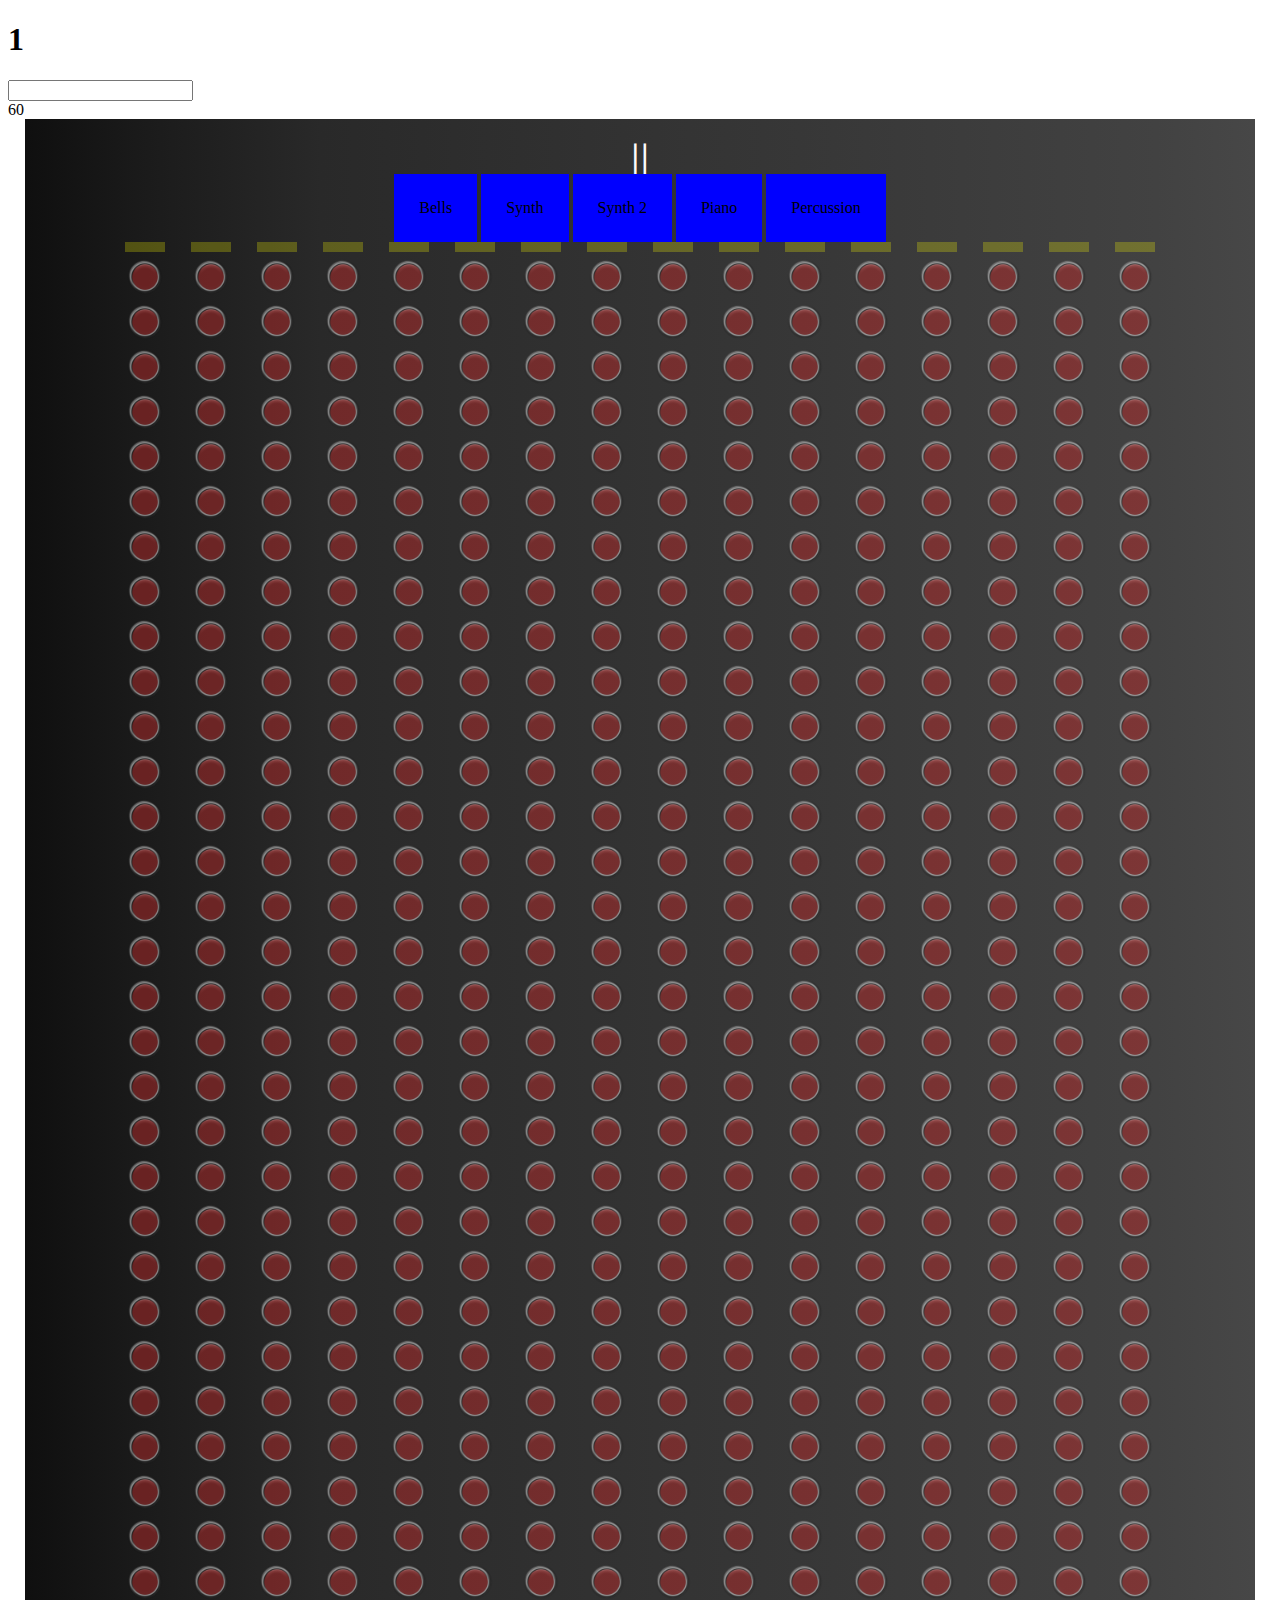
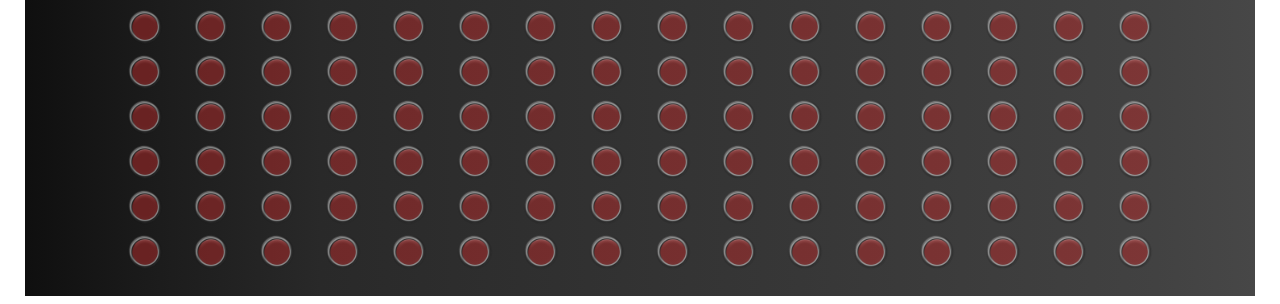
==== commit ad2aecc7: "Each page no has a diffent color button for its on class." ====
--- a/index.html
+++ b/index.html
@@ -18,6 +18,8 @@
    
    <div id="playArea">
    <div id="pauseButton">||</div>
+   
+   <!--
    <div class='instrument_selector'><ul>
       <li class='page_switcher' data-id='page1.html'>instrument 1</li>
       <li class='page_switcher' data-id='page2.html'>instrument 2</li>
@@ -25,20 +27,20 @@
       <li class='page_switcher' data-id='page4.html'>instrument 4</li>
       </ul></div>
       
-      <div class='page_container' class='page_1'>
+      -->
       
-      <div class='sound_bank-selector'>
+       <div class='sound_bank_selector'>
          <ul>
-             <li class='selected_bank' data-id='bellsArray'>Bells</li>
-             <li data-id='synthArray'>Synth</li>
-             <li data-id='daftArray'>Daft</li>
-             <li data-id='percArray'>Daft</li>
-             <li data-id='pianoArray'>Daft</li>
+             <li class='page_switcher'  class='selected_bank' id='1' data-id='page1.html'>Bells</li>
+             <li class='page_switcher' data-id='page2.html' id='2'>Synth</li>
+             <li class='page_switcher' data-id='page3.html' id='3'>Synth 2</li>
+             <li class='page_switcher' data-id='page4.html' id='4'>Piano</li>
+             <li class='page_switcher' data-id='page5.html' id='5'>Percussion</li>
          </ul>
-         
-         
-          
       </div>
+      <div id='page_container' class='page_1'>
+      
+     
     <ul class='column' id='column_1'>
       <div class="light" id='light1'></div>
        <li><div class='square' data-id='0'></div></li>
@@ -680,7 +682,7 @@
        <li><div class='square' data-id='575'></div></li>
     </ul>
       
-      </div> 
+      </div> <!-- page_container -->
        
    </div> <!-- playArea -->
    
--- a/stylesheet.css
+++ b/stylesheet.css
@@ -2,7 +2,9 @@
 
 
 
-
+/******************
+BUTTON
+********************/
 .square {
     width: 40px;
     height: 40px;
@@ -10,14 +12,56 @@
     background-size: contain;
     opacity: .5; 
     margin: 5px 3px;
+    z-index: 100px;
 }
 
-.on {
+.on_green {
     box-shadow: 0px 4px 40px #428E12;
     background-image: url(img/green_button.png);
     border-radius: 100%;
     opacity: 1;
 }
+
+.on_blue {
+    background-image: url(img/blue_button.png);
+    box-shadow: 0px 4px 40px #428E12;
+    border-radius: 100%;
+    opacity: 1;
+}
+
+.on_pink {
+    background-image: url(img/pink_button.png);
+    box-shadow: 0px 4px 40px #428E12;
+    border-radius: 100%;
+    opacity: 1;
+}
+
+
+.on_teal {
+    background-image: url(img/teal_button.png);
+    box-shadow: 0px 4px 40px #428E12;
+    border-radius: 100%;
+    opacity: 1;
+}
+
+.on_yellow {
+    background-image: url(img/yellow_button.png);
+    box-shadow: 0px 4px 40px #428E12;
+    border-radius: 100%;
+    opacity: 1;
+}
+
+
+
+
+
+
+
+
+
+
+
+
 
 ul li {
     list-style: none; 
@@ -86,7 +130,7 @@
     color: white;
 }
 
-.sound_bank-selector ul li {
+.page_switcher {
     display: inline-block;
     background-color: blue;
     padding: 25px;
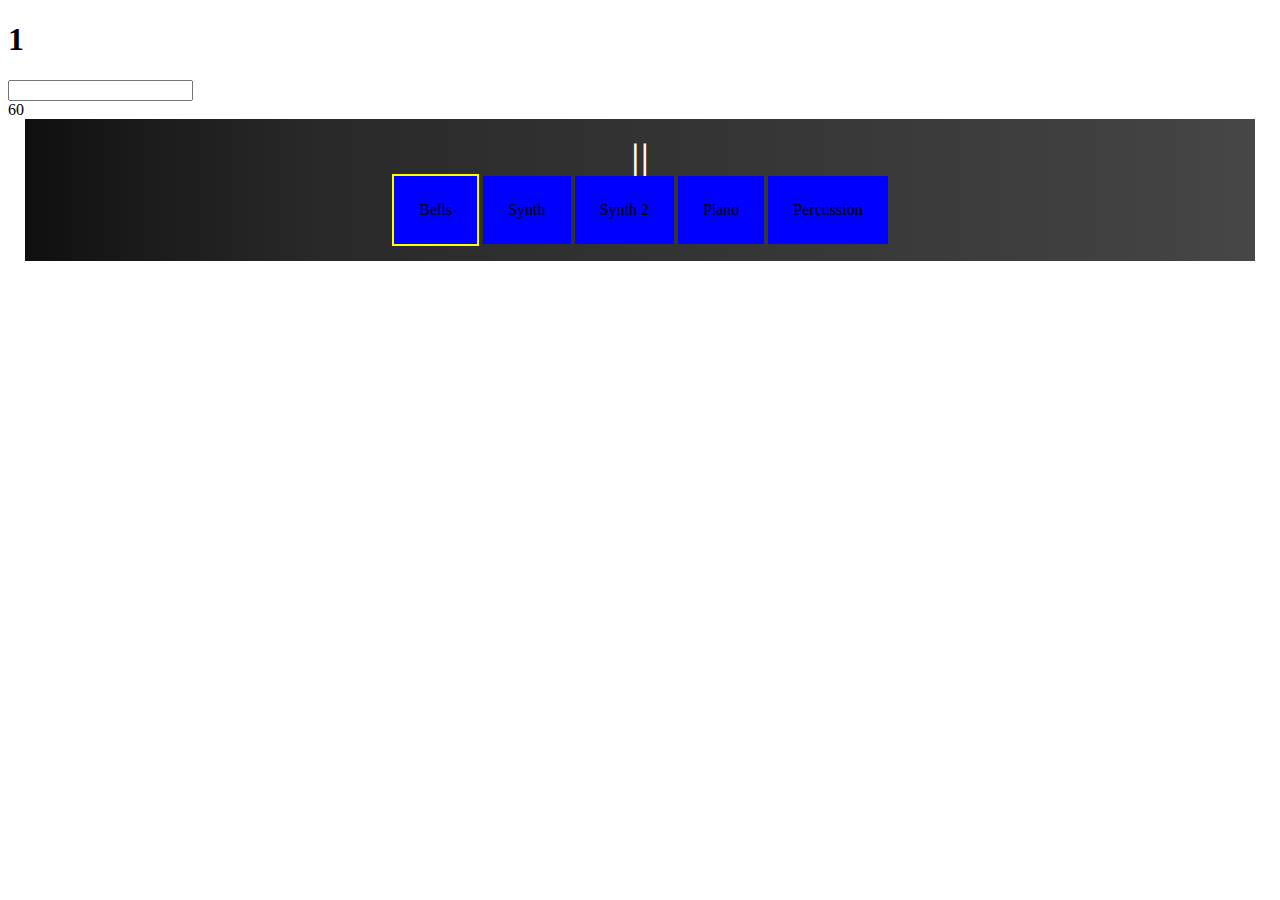
==== commit bbf8df37: "Page switching works. Class states are not working yet" ====
--- a/index.html
+++ b/index.html
@@ -31,7 +31,7 @@
       
        <div class='sound_bank_selector'>
          <ul>
-             <li class='page_switcher'  class='selected_bank' id='1' data-id='page1.html'>Bells</li>
+             <li class='page_switcher selected_bank' id='1' data-id='page1.html'>Bells</li>
              <li class='page_switcher' data-id='page2.html' id='2'>Synth</li>
              <li class='page_switcher' data-id='page3.html' id='3'>Synth 2</li>
              <li class='page_switcher' data-id='page4.html' id='4'>Piano</li>
@@ -41,647 +41,7 @@
       <div id='page_container' class='page_1'>
       
      
-    <ul class='column' id='column_1'>
-      <div class="light" id='light1'></div>
-       <li><div class='square' data-id='0'></div></li>
-       <li><div class='square' data-id='1'></div></li>
-       <li><div class='square' data-id='2'></div></li>
-       <li><div class='square' data-id='3'></div></li>
-       <li><div class='square' data-id='4'></div></li>
-       <li><div class='square' data-id='5'></div></li>
-       <li><div class='square' data-id='6'></div></li>
-       <li><div class='square' data-id='7'></div></li>
-       <li><div class='square' data-id='8'></div></li>
-       <li><div class='square' data-id='9'></div></li>
-       <li><div class='square' data-id='10'></div></li>
-       <li><div class='square' data-id='11'></div></li>
-       <li><div class='square' data-id='12'></div></li>
-       <li><div class='square' data-id='13'></div></li>
-       <li><div class='square' data-id='14'></div></li>
-       <li><div class='square' data-id='15'></div></li>
-       <li><div class='square' data-id='16'></div></li>
-       <li><div class='square' data-id='17'></div></li>
-       <li><div class='square' data-id='18'></div></li>
-       <li><div class='square' data-id='19'></div></li>
-       <li><div class='square' data-id='20'></div></li>
-       <li><div class='square' data-id='21'></div></li>
-       <li><div class='square' data-id='22'></div></li>
-       <li><div class='square' data-id='23'></div></li>
-       <li><div class='square' data-id='24'></div></li>
-       <li><div class='square' data-id='25'></div></li>
-       <li><div class='square' data-id='26'></div></li>
-       <li><div class='square' data-id='27'></div></li>
-       <li><div class='square' data-id='28'></div></li>
-       <li><div class='square' data-id='29'></div></li>
-       <li><div class='square' data-id='30'></div></li>
-       <li><div class='square' data-id='31'></div></li>
-       <li><div class='square' data-id='32'></div></li>
-       <li><div class='square' data-id='33'></div></li>
-       <li><div class='square' data-id='34'></div></li>
-       <li><div class='square' data-id='35'></div></li>
-
-    </ul>
-     
-    <ul class='column' id='column_2'>
-      <div class="light" id='light2'></div>
-       <li><div class='square' data-id='36'></div></li>
-       <li><div class='square' data-id='37'></div></li>
-       <li><div class='square' data-id='38'></div></li>
-       <li><div class='square' data-id='39'></div></li>
-       <li><div class='square' data-id='40'></div></li>
-       <li><div class='square' data-id='41'></div></li>
-       <li><div class='square' data-id='42'></div></li>
-       <li><div class='square' data-id='43'></div></li>
-       <li><div class='square' data-id='44'></div></li>
-       <li><div class='square' data-id='45'></div></li>
-       <li><div class='square' data-id='46'></div></li>
-       <li><div class='square' data-id='47'></div></li>
-       <li><div class='square' data-id='48'></div></li>
-       <li><div class='square' data-id='49'></div></li>
-       <li><div class='square' data-id='50'></div></li>
-       <li><div class='square' data-id='51'></div></li>
-       <li><div class='square' data-id='52'></div></li>
-       <li><div class='square' data-id='53'></div></li>
-       <li><div class='square' data-id='54'></div></li>
-       <li><div class='square' data-id='55'></div></li>
-       <li><div class='square' data-id='56'></div></li>
-       <li><div class='square' data-id='57'></div></li>
-       <li><div class='square' data-id='58'></div></li>
-       <li><div class='square' data-id='59'></div></li>
-       <li><div class='square' data-id='60'></div></li>
-       <li><div class='square' data-id='61'></div></li>
-       <li><div class='square' data-id='62'></div></li>
-       <li><div class='square' data-id='63'></div></li>
-       <li><div class='square' data-id='64'></div></li>
-       <li><div class='square' data-id='65'></div></li>
-       <li><div class='square' data-id='66'></div></li>
-       <li><div class='square' data-id='67'></div></li>
-       <li><div class='square' data-id='68'></div></li>
-       <li><div class='square' data-id='69'></div></li>
-       <li><div class='square' data-id='70'></div></li>
-       <li><div class='square' data-id='71'></div></li>
-    </ul>
-       
-    <ul class='column' id='column_3'>
-      <div class="light" id='light3'></div>
-       <li><div class='square' data-id='72'></div></li>
-       <li><div class='square' data-id='73'></div></li>
-       <li><div class='square' data-id='74'></div></li>
-       <li><div class='square' data-id='75'></div></li>
-       <li><div class='square' data-id='76'></div></li>
-       <li><div class='square' data-id='77'></div></li>
-       <li><div class='square' data-id='78'></div></li>
-       <li><div class='square' data-id='79'></div></li>
-       <li><div class='square' data-id='80'></div></li>
-       <li><div class='square' data-id='81'></div></li>
-       <li><div class='square' data-id='82'></div></li>
-       <li><div class='square' data-id='83'></div></li>
-       <li><div class='square' data-id='84'></div></li>
-       <li><div class='square' data-id='85'></div></li>
-       <li><div class='square' data-id='86'></div></li>
-       <li><div class='square' data-id='87'></div></li>
-       <li><div class='square' data-id='88'></div></li>
-       <li><div class='square' data-id='89'></div></li>
-       <li><div class='square' data-id='90'></div></li>
-       <li><div class='square' data-id='91'></div></li>
-       <li><div class='square' data-id='92'></div></li>
-       <li><div class='square' data-id='93'></div></li>
-       <li><div class='square' data-id='94'></div></li>
-       <li><div class='square' data-id='95'></div></li>
-       <li><div class='square' data-id='96'></div></li>
-       <li><div class='square' data-id='97'></div></li>
-       <li><div class='square' data-id='98'></div></li>
-       <li><div class='square' data-id='99'></div></li>
-       <li><div class='square' data-id='100'></div></li>
-       <li><div class='square' data-id='101'></div></li>
-       <li><div class='square' data-id='102'></div></li>
-       <li><div class='square' data-id='103'></div></li>
-       <li><div class='square' data-id='104'></div></li>
-       <li><div class='square' data-id='105'></div></li>
-       <li><div class='square' data-id='106'></div></li>
-       <li><div class='square' data-id='107'></div></li>
-    </ul>
-       
-    <ul class='column' id='column_4'>
-      <div class="light" id='light4'></div>
-       <li><div class='square' data-id='108'></div></li>
-       <li><div class='square' data-id='109'></div></li>
-       <li><div class='square' data-id='110'></div></li>
-       <li><div class='square' data-id='111'></div></li>
-       <li><div class='square' data-id='112'></div></li>
-       <li><div class='square' data-id='113'></div></li>
-       <li><div class='square' data-id='114'></div></li>
-       <li><div class='square' data-id='115'></div></li>
-       <li><div class='square' data-id='116'></div></li>
-       <li><div class='square' data-id='117'></div></li>
-       <li><div class='square' data-id='118'></div></li>
-       <li><div class='square' data-id='119'></div></li>
-       <li><div class='square' data-id='120'></div></li>
-       <li><div class='square' data-id='121'></div></li>
-       <li><div class='square' data-id='122'></div></li>
-       <li><div class='square' data-id='123'></div></li>
-       <li><div class='square' data-id='124'></div></li>
-       <li><div class='square' data-id='125'></div></li>
-       <li><div class='square' data-id='126'></div></li>
-       <li><div class='square' data-id='127'></div></li>
-       <li><div class='square' data-id='128'></div></li>
-       <li><div class='square' data-id='129'></div></li>
-       <li><div class='square' data-id='130'></div></li>
-       <li><div class='square' data-id='131'></div></li>
-       <li><div class='square' data-id='132'></div></li>
-       <li><div class='square' data-id='133'></div></li>
-       <li><div class='square' data-id='134'></div></li>
-       <li><div class='square' data-id='135'></div></li>
-       <li><div class='square' data-id='136'></div></li>
-       <li><div class='square' data-id='137'></div></li>
-       <li><div class='square' data-id='138'></div></li>
-       <li><div class='square' data-id='139'></div></li>
-       <li><div class='square' data-id='140'></div></li>
-       <li><div class='square' data-id='141'></div></li>
-       <li><div class='square' data-id='142'></div></li>
-       <li><div class='square' data-id='143'></div></li>
-    </ul>
-      
-    <ul class='column' id='column_5'>
-      <div class="light" id='light5'></div>
-       <li><div class='square' data-id='144'></div></li>
-       <li><div class='square' data-id='145'></div></li>
-       <li><div class='square' data-id='146'></div></li>
-       <li><div class='square' data-id='147'></div></li>
-       <li><div class='square' data-id='148'></div></li>
-       <li><div class='square' data-id='149'></div></li>
-       <li><div class='square' data-id='150'></div></li>
-       <li><div class='square' data-id='151'></div></li>
-       <li><div class='square' data-id='152'></div></li>
-       <li><div class='square' data-id='153'></div></li>
-       <li><div class='square' data-id='154'></div></li>
-       <li><div class='square' data-id='155'></div></li>
-       <li><div class='square' data-id='156'></div></li>
-       <li><div class='square' data-id='157'></div></li>
-       <li><div class='square' data-id='158'></div></li>
-       <li><div class='square' data-id='159'></div></li>
-       <li><div class='square' data-id='160'></div></li>
-       <li><div class='square' data-id='161'></div></li>
-       <li><div class='square' data-id='162'></div></li>
-       <li><div class='square' data-id='163'></div></li>
-       <li><div class='square' data-id='164'></div></li>
-       <li><div class='square' data-id='165'></div></li>
-       <li><div class='square' data-id='166'></div></li>
-       <li><div class='square' data-id='167'></div></li>
-       <li><div class='square' data-id='168'></div></li>
-       <li><div class='square' data-id='169'></div></li>
-       <li><div class='square' data-id='170'></div></li>
-       <li><div class='square' data-id='171'></div></li>
-       <li><div class='square' data-id='172'></div></li>
-       <li><div class='square' data-id='173'></div></li>
-       <li><div class='square' data-id='174'></div></li>
-       <li><div class='square' data-id='175'></div></li>
-       <li><div class='square' data-id='176'></div></li>
-       <li><div class='square' data-id='177'></div></li>
-       <li><div class='square' data-id='178'></div></li>
-       <li><div class='square' data-id='179'></div></li>
-    </ul>
-       
-    <ul class='column' id='column_6'>
-      <div class="light" id='light6'></div>
-       <li><div class='square' data-id='180'></div></li>
-       <li><div class='square' data-id='181'></div></li>
-       <li><div class='square' data-id='182'></div></li>
-       <li><div class='square' data-id='183'></div></li>
-       <li><div class='square' data-id='184'></div></li>
-       <li><div class='square' data-id='185'></div></li>
-       <li><div class='square' data-id='186'></div></li>
-       <li><div class='square' data-id='187'></div></li>
-       <li><div class='square' data-id='188'></div></li>
-       <li><div class='square' data-id='189'></div></li>
-       <li><div class='square' data-id='190'></div></li>
-       <li><div class='square' data-id='191'></div></li>
-       <li><div class='square' data-id='192'></div></li>
-       <li><div class='square' data-id='193'></div></li>
-       <li><div class='square' data-id='194'></div></li>
-       <li><div class='square' data-id='195'></div></li>
-       <li><div class='square' data-id='196'></div></li>
-       <li><div class='square' data-id='197'></div></li>
-       <li><div class='square' data-id='198'></div></li>
-       <li><div class='square' data-id='199'></div></li>
-       <li><div class='square' data-id='200'></div></li>
-       <li><div class='square' data-id='201'></div></li>
-       <li><div class='square' data-id='202'></div></li>
-       <li><div class='square' data-id='203'></div></li>
-       <li><div class='square' data-id='204'></div></li>
-       <li><div class='square' data-id='205'></div></li>
-       <li><div class='square' data-id='206'></div></li>
-       <li><div class='square' data-id='207'></div></li>
-       <li><div class='square' data-id='208'></div></li>
-       <li><div class='square' data-id='209'></div></li>
-       <li><div class='square' data-id='210'></div></li>
-       <li><div class='square' data-id='211'></div></li>
-       <li><div class='square' data-id='212'></div></li>
-       <li><div class='square' data-id='213'></div></li>
-       <li><div class='square' data-id='214'></div></li>
-       <li><div class='square' data-id='215'></div></li>
-    </ul>
-       
-    <ul class='column' id='column_7'>
-      <div class="light" id='light7'></div>
-       <li><div class='square' data-id='216'></div></li>
-       <li><div class='square' data-id='217'></div></li>
-       <li><div class='square' data-id='218'></div></li>
-       <li><div class='square' data-id='219'></div></li>
-       <li><div class='square' data-id='220'></div></li>
-       <li><div class='square' data-id='221'></div></li>
-       <li><div class='square' data-id='222'></div></li>
-       <li><div class='square' data-id='223'></div></li>
-       <li><div class='square' data-id='224'></div></li>
-       <li><div class='square' data-id='225'></div></li>
-       <li><div class='square' data-id='226'></div></li>
-       <li><div class='square' data-id='227'></div></li>
-       <li><div class='square' data-id='228'></div></li>
-       <li><div class='square' data-id='229'></div></li>
-       <li><div class='square' data-id='230'></div></li>
-       <li><div class='square' data-id='231'></div></li>
-       <li><div class='square' data-id='232'></div></li>
-       <li><div class='square' data-id='233'></div></li>
-       <li><div class='square' data-id='234'></div></li>
-       <li><div class='square' data-id='235'></div></li>
-       <li><div class='square' data-id='236'></div></li>
-       <li><div class='square' data-id='237'></div></li>
-       <li><div class='square' data-id='238'></div></li>
-       <li><div class='square' data-id='239'></div></li>
-       <li><div class='square' data-id='240'></div></li>
-       <li><div class='square' data-id='241'></div></li>
-       <li><div class='square' data-id='242'></div></li>
-       <li><div class='square' data-id='243'></div></li>
-       <li><div class='square' data-id='244'></div></li>
-       <li><div class='square' data-id='245'></div></li>
-       <li><div class='square' data-id='246'></div></li>
-       <li><div class='square' data-id='247'></div></li>
-       <li><div class='square' data-id='248'></div></li>
-       <li><div class='square' data-id='249'></div></li>
-       <li><div class='square' data-id='250'></div></li>
-       <li><div class='square' data-id='251'></div></li>
-    </ul>
-       
-    <ul class='column' id='column_8'>
-      <div class="light" id='light8'></div>
-       <li><div class='square' data-id='252'></div></li>
-       <li><div class='square' data-id='253'></div></li>
-       <li><div class='square' data-id='254'></div></li>
-       <li><div class='square' data-id='255'></div></li>
-       <li><div class='square' data-id='256'></div></li>
-       <li><div class='square' data-id='257'></div></li>
-       <li><div class='square' data-id='258'></div></li>
-       <li><div class='square' data-id='259'></div></li>
-       <li><div class='square' data-id='260'></div></li>
-       <li><div class='square' data-id='261'></div></li>
-       <li><div class='square' data-id='262'></div></li>
-       <li><div class='square' data-id='263'></div></li>
-       <li><div class='square' data-id='264'></div></li>
-       <li><div class='square' data-id='265'></div></li>
-       <li><div class='square' data-id='266'></div></li>
-       <li><div class='square' data-id='267'></div></li>
-       <li><div class='square' data-id='268'></div></li>
-       <li><div class='square' data-id='269'></div></li>
-       <li><div class='square' data-id='270'></div></li>
-       <li><div class='square' data-id='271'></div></li>
-       <li><div class='square' data-id='272'></div></li>
-       <li><div class='square' data-id='273'></div></li>
-       <li><div class='square' data-id='274'></div></li>
-       <li><div class='square' data-id='275'></div></li>
-       <li><div class='square' data-id='276'></div></li>
-       <li><div class='square' data-id='277'></div></li>
-       <li><div class='square' data-id='278'></div></li>
-       <li><div class='square' data-id='279'></div></li>
-       <li><div class='square' data-id='280'></div></li>
-       <li><div class='square' data-id='281'></div></li>
-       <li><div class='square' data-id='282'></div></li>
-       <li><div class='square' data-id='283'></div></li>
-       <li><div class='square' data-id='284'></div></li>
-       <li><div class='square' data-id='285'></div></li>
-       <li><div class='square' data-id='286'></div></li>
-       <li><div class='square' data-id='287'></div></li>
-    </ul>
-       
-    <ul class='column' id='column_9'>
-      <div class="light" id='light9'></div>
-       <li><div class='square' data-id='288'></div></li>
-       <li><div class='square' data-id='289'></div></li>
-       <li><div class='square' data-id='290'></div></li>
-       <li><div class='square' data-id='291'></div></li>
-       <li><div class='square' data-id='292'></div></li>
-       <li><div class='square' data-id='293'></div></li>
-       <li><div class='square' data-id='294'></div></li>
-       <li><div class='square' data-id='295'></div></li>
-       <li><div class='square' data-id='296'></div></li>
-       <li><div class='square' data-id='297'></div></li>
-       <li><div class='square' data-id='298'></div></li>
-       <li><div class='square' data-id='299'></div></li>
-       <li><div class='square' data-id='300'></div></li>
-       <li><div class='square' data-id='301'></div></li>
-       <li><div class='square' data-id='302'></div></li>
-       <li><div class='square' data-id='303'></div></li>
-       <li><div class='square' data-id='304'></div></li>
-       <li><div class='square' data-id='305'></div></li>
-       <li><div class='square' data-id='306'></div></li>
-       <li><div class='square' data-id='307'></div></li>
-       <li><div class='square' data-id='308'></div></li>
-       <li><div class='square' data-id='309'></div></li>
-       <li><div class='square' data-id='310'></div></li>
-       <li><div class='square' data-id='311'></div></li>
-       <li><div class='square' data-id='312'></div></li>
-       <li><div class='square' data-id='313'></div></li>
-       <li><div class='square' data-id='314'></div></li>
-       <li><div class='square' data-id='315'></div></li>
-       <li><div class='square' data-id='316'></div></li>
-       <li><div class='square' data-id='317'></div></li>
-       <li><div class='square' data-id='318'></div></li>
-       <li><div class='square' data-id='319'></div></li>
-       <li><div class='square' data-id='320'></div></li>
-       <li><div class='square' data-id='321'></div></li>
-       <li><div class='square' data-id='322'></div></li>
-       <li><div class='square' data-id='323'></div></li>
-    </ul>
-      
-    <ul class='column' id='column_10'>
-      <div class="light" id='light10'></div>
-       <li><div class='square' data-id='324'></div></li>
-       <li><div class='square' data-id='325'></div></li>
-       <li><div class='square' data-id='326'></div></li>
-       <li><div class='square' data-id='327'></div></li>
-       <li><div class='square' data-id='328'></div></li>
-       <li><div class='square' data-id='329'></div></li>
-       <li><div class='square' data-id='330'></div></li>
-       <li><div class='square' data-id='331'></div></li>
-       <li><div class='square' data-id='332'></div></li>
-       <li><div class='square' data-id='333'></div></li>
-       <li><div class='square' data-id='334'></div></li>
-       <li><div class='square' data-id='335'></div></li>
-       <li><div class='square' data-id='336'></div></li>
-       <li><div class='square' data-id='337'></div></li>
-       <li><div class='square' data-id='338'></div></li>
-       <li><div class='square' data-id='339'></div></li>
-       <li><div class='square' data-id='340'></div></li>
-       <li><div class='square' data-id='341'></div></li>
-       <li><div class='square' data-id='342'></div></li>
-       <li><div class='square' data-id='343'></div></li>
-       <li><div class='square' data-id='344'></div></li>
-       <li><div class='square' data-id='345'></div></li>
-       <li><div class='square' data-id='346'></div></li>
-       <li><div class='square' data-id='347'></div></li>
-       <li><div class='square' data-id='348'></div></li>
-       <li><div class='square' data-id='349'></div></li>
-       <li><div class='square' data-id='350'></div></li>
-       <li><div class='square' data-id='351'></div></li>
-       <li><div class='square' data-id='352'></div></li>
-       <li><div class='square' data-id='353'></div></li>
-       <li><div class='square' data-id='354'></div></li>
-       <li><div class='square' data-id='355'></div></li>
-       <li><div class='square' data-id='356'></div></li>
-       <li><div class='square' data-id='357'></div></li>
-       <li><div class='square' data-id='358'></div></li>
-       <li><div class='square' data-id='359'></div></li>
-    </ul>
-       
-    <ul class='column' id='column_11'>
-      <div class="light" id='light11'></div>
-       <li><div class='square' data-id='360'></div></li>
-       <li><div class='square' data-id='361'></div></li>
-       <li><div class='square' data-id='362'></div></li>
-       <li><div class='square' data-id='363'></div></li>
-       <li><div class='square' data-id='364'></div></li>
-       <li><div class='square' data-id='365'></div></li>
-       <li><div class='square' data-id='366'></div></li>
-       <li><div class='square' data-id='367'></div></li>
-       <li><div class='square' data-id='368'></div></li>
-       <li><div class='square' data-id='369'></div></li>
-       <li><div class='square' data-id='370'></div></li>
-       <li><div class='square' data-id='371'></div></li>
-       <li><div class='square' data-id='372'></div></li>
-       <li><div class='square' data-id='373'></div></li>
-       <li><div class='square' data-id='374'></div></li>
-       <li><div class='square' data-id='375'></div></li>
-       <li><div class='square' data-id='376'></div></li>
-       <li><div class='square' data-id='377'></div></li>
-       <li><div class='square' data-id='378'></div></li>
-       <li><div class='square' data-id='379'></div></li>
-       <li><div class='square' data-id='380'></div></li>
-       <li><div class='square' data-id='381'></div></li>
-       <li><div class='square' data-id='382'></div></li>
-       <li><div class='square' data-id='383'></div></li>
-       <li><div class='square' data-id='384'></div></li>
-       <li><div class='square' data-id='385'></div></li>
-       <li><div class='square' data-id='386'></div></li>
-       <li><div class='square' data-id='387'></div></li>
-       <li><div class='square' data-id='388'></div></li>
-       <li><div class='square' data-id='389'></div></li>
-       <li><div class='square' data-id='390'></div></li>
-       <li><div class='square' data-id='391'></div></li>
-       <li><div class='square' data-id='392'></div></li>
-       <li><div class='square' data-id='393'></div></li>
-       <li><div class='square' data-id='394'></div></li>
-       <li><div class='square' data-id='395'></div></li>
-    </ul>
-       
-    <ul class='column' id='column_12'>
-      <div class="light" id='light12'></div>
-       <li><div class='square' data-id='396'></div></li>
-       <li><div class='square' data-id='397'></div></li>
-       <li><div class='square' data-id='398'></div></li>
-       <li><div class='square' data-id='399'></div></li>
-       <li><div class='square' data-id='400'></div></li>
-       <li><div class='square' data-id='401'></div></li>
-       <li><div class='square' data-id='402'></div></li>
-       <li><div class='square' data-id='403'></div></li>
-       <li><div class='square' data-id='404'></div></li>
-       <li><div class='square' data-id='405'></div></li>
-       <li><div class='square' data-id='406'></div></li>
-       <li><div class='square' data-id='407'></div></li>
-       <li><div class='square' data-id='408'></div></li>
-       <li><div class='square' data-id='409'></div></li>
-       <li><div class='square' data-id='410'></div></li>
-       <li><div class='square' data-id='411'></div></li>
-       <li><div class='square' data-id='412'></div></li>
-       <li><div class='square' data-id='413'></div></li>
-       <li><div class='square' data-id='414'></div></li>
-       <li><div class='square' data-id='415'></div></li>
-       <li><div class='square' data-id='416'></div></li>
-       <li><div class='square' data-id='417'></div></li>
-       <li><div class='square' data-id='418'></div></li>
-       <li><div class='square' data-id='419'></div></li>
-       <li><div class='square' data-id='420'></div></li>
-       <li><div class='square' data-id='421'></div></li>
-       <li><div class='square' data-id='422'></div></li>
-       <li><div class='square' data-id='423'></div></li>
-       <li><div class='square' data-id='424'></div></li>
-       <li><div class='square' data-id='425'></div></li>
-       <li><div class='square' data-id='426'></div></li>
-       <li><div class='square' data-id='427'></div></li>
-       <li><div class='square' data-id='428'></div></li>
-       <li><div class='square' data-id='429'></div></li>
-       <li><div class='square' data-id='430'></div></li>
-       <li><div class='square' data-id='431'></div></li>
-    </ul>
-       
-    <ul class='column' id='column_13'>
-      <div class="light" id='light13'></div>
-       <li><div class='square' data-id='432'></div></li>
-       <li><div class='square' data-id='433'></div></li>
-       <li><div class='square' data-id='434'></div></li>
-       <li><div class='square' data-id='435'></div></li>
-       <li><div class='square' data-id='436'></div></li>
-       <li><div class='square' data-id='437'></div></li>
-       <li><div class='square' data-id='438'></div></li>
-       <li><div class='square' data-id='439'></div></li>
-       <li><div class='square' data-id='440'></div></li>
-       <li><div class='square' data-id='441'></div></li>
-       <li><div class='square' data-id='442'></div></li>
-       <li><div class='square' data-id='443'></div></li>
-       <li><div class='square' data-id='444'></div></li>
-       <li><div class='square' data-id='445'></div></li>
-       <li><div class='square' data-id='446'></div></li>
-       <li><div class='square' data-id='447'></div></li>
-       <li><div class='square' data-id='448'></div></li>
-       <li><div class='square' data-id='449'></div></li>
-       <li><div class='square' data-id='450'></div></li>
-       <li><div class='square' data-id='451'></div></li>
-       <li><div class='square' data-id='452'></div></li>
-       <li><div class='square' data-id='453'></div></li>
-       <li><div class='square' data-id='454'></div></li>
-       <li><div class='square' data-id='455'></div></li>
-       <li><div class='square' data-id='456'></div></li>
-       <li><div class='square' data-id='457'></div></li>
-       <li><div class='square' data-id='458'></div></li>
-       <li><div class='square' data-id='459'></div></li>
-       <li><div class='square' data-id='460'></div></li>
-       <li><div class='square' data-id='461'></div></li>
-       <li><div class='square' data-id='462'></div></li>
-       <li><div class='square' data-id='463'></div></li>
-       <li><div class='square' data-id='464'></div></li>
-       <li><div class='square' data-id='465'></div></li>
-       <li><div class='square' data-id='466'></div></li>
-       <li><div class='square' data-id='467'></div></li>
-    </ul>
-      
-    <ul class='column' id='column_14'>
-      <div class="light" id='light14'></div>
-       <li><div class='square' data-id='468'></div></li>
-       <li><div class='square' data-id='469'></div></li>
-       <li><div class='square' data-id='470'></div></li>
-       <li><div class='square' data-id='471'></div></li>
-       <li><div class='square' data-id='472'></div></li>
-       <li><div class='square' data-id='473'></div></li>
-       <li><div class='square' data-id='474'></div></li>
-       <li><div class='square' data-id='475'></div></li>
-       <li><div class='square' data-id='476'></div></li>
-       <li><div class='square' data-id='477'></div></li>
-       <li><div class='square' data-id='478'></div></li>
-       <li><div class='square' data-id='479'></div></li>
-       <li><div class='square' data-id='480'></div></li>
-       <li><div class='square' data-id='481'></div></li>
-       <li><div class='square' data-id='482'></div></li>
-       <li><div class='square' data-id='483'></div></li>
-       <li><div class='square' data-id='484'></div></li>
-       <li><div class='square' data-id='485'></div></li>
-       <li><div class='square' data-id='486'></div></li>
-       <li><div class='square' data-id='487'></div></li>
-       <li><div class='square' data-id='488'></div></li>
-       <li><div class='square' data-id='489'></div></li>
-       <li><div class='square' data-id='490'></div></li>
-       <li><div class='square' data-id='491'></div></li>
-       <li><div class='square' data-id='492'></div></li>
-       <li><div class='square' data-id='493'></div></li>
-       <li><div class='square' data-id='494'></div></li>
-       <li><div class='square' data-id='495'></div></li>
-       <li><div class='square' data-id='496'></div></li>
-       <li><div class='square' data-id='497'></div></li>
-       <li><div class='square' data-id='498'></div></li>
-       <li><div class='square' data-id='499'></div></li>
-       <li><div class='square' data-id='500'></div></li>
-       <li><div class='square' data-id='501'></div></li>
-       <li><div class='square' data-id='502'></div></li>
-       <li><div class='square' data-id='503'></div></li>
-    </ul>
-       
-    <ul class='column' id='column_15'>
-      <div class="light" id='light15'></div>
-       <li><div class='square' data-id='504'></div></li>
-       <li><div class='square' data-id='505'></div></li>
-       <li><div class='square' data-id='506'></div></li>
-       <li><div class='square' data-id='507'></div></li>
-       <li><div class='square' data-id='508'></div></li>
-       <li><div class='square' data-id='509'></div></li>
-       <li><div class='square' data-id='510'></div></li>
-       <li><div class='square' data-id='511'></div></li>
-       <li><div class='square' data-id='512'></div></li>
-       <li><div class='square' data-id='513'></div></li>
-       <li><div class='square' data-id='514'></div></li>
-       <li><div class='square' data-id='515'></div></li>
-       <li><div class='square' data-id='516'></div></li>
-       <li><div class='square' data-id='517'></div></li>
-       <li><div class='square' data-id='518'></div></li>
-       <li><div class='square' data-id='519'></div></li>
-       <li><div class='square' data-id='520'></div></li>
-       <li><div class='square' data-id='521'></div></li>
-       <li><div class='square' data-id='522'></div></li>
-       <li><div class='square' data-id='523'></div></li>
-       <li><div class='square' data-id='524'></div></li>
-       <li><div class='square' data-id='525'></div></li>
-       <li><div class='square' data-id='526'></div></li>
-       <li><div class='square' data-id='527'></div></li>
-       <li><div class='square' data-id='528'></div></li>
-       <li><div class='square' data-id='529'></div></li>
-       <li><div class='square' data-id='530'></div></li>
-       <li><div class='square' data-id='531'></div></li>
-       <li><div class='square' data-id='532'></div></li>
-       <li><div class='square' data-id='533'></div></li>
-       <li><div class='square' data-id='534'></div></li>
-       <li><div class='square' data-id='535'></div></li>
-       <li><div class='square' data-id='536'></div></li>
-       <li><div class='square' data-id='537'></div></li>
-       <li><div class='square' data-id='538'></div></li>
-       <li><div class='square' data-id='539'></div></li>
-    </ul>
-       
-    <ul class='column' id='column_16'>
-      <div class="light" id='light16'></div>
-       <li><div class='square' data-id='540'></div></li>
-       <li><div class='square' data-id='541'></div></li>
-       <li><div class='square' data-id='542'></div></li>
-       <li><div class='square' data-id='543'></div></li>
-       <li><div class='square' data-id='544'></div></li>
-       <li><div class='square' data-id='545'></div></li>
-       <li><div class='square' data-id='546'></div></li>
-       <li><div class='square' data-id='547'></div></li>
-       <li><div class='square' data-id='548'></div></li>
-       <li><div class='square' data-id='549'></div></li>
-       <li><div class='square' data-id='550'></div></li>
-       <li><div class='square' data-id='551'></div></li>
-       <li><div class='square' data-id='552'></div></li>
-       <li><div class='square' data-id='553'></div></li>
-       <li><div class='square' data-id='554'></div></li>
-       <li><div class='square' data-id='555'></div></li>
-       <li><div class='square' data-id='556'></div></li>
-       <li><div class='square' data-id='557'></div></li>
-       <li><div class='square' data-id='558'></div></li>
-       <li><div class='square' data-id='559'></div></li>
-       <li><div class='square' data-id='560'></div></li>
-       <li><div class='square' data-id='561'></div></li>
-       <li><div class='square' data-id='562'></div></li>
-       <li><div class='square' data-id='563'></div></li>
-       <li><div class='square' data-id='564'></div></li>
-       <li><div class='square' data-id='565'></div></li>
-       <li><div class='square' data-id='566'></div></li>
-       <li><div class='square' data-id='567'></div></li>
-       <li><div class='square' data-id='568'></div></li>
-       <li><div class='square' data-id='569'></div></li>
-       <li><div class='square' data-id='570'></div></li>
-       <li><div class='square' data-id='571'></div></li>
-       <li><div class='square' data-id='572'></div></li>
-       <li><div class='square' data-id='573'></div></li>
-       <li><div class='square' data-id='574'></div></li>
-       <li><div class='square' data-id='575'></div></li>
-    </ul>
-      
+   
       </div> <!-- page_container -->
        
    </div> <!-- playArea -->
--- a/stylesheet.css
+++ b/stylesheet.css
@@ -52,7 +52,11 @@
 }
 
 
-
+#bigDiv {
+    width: 400px;
+    height: 400px;
+    border: 2px solid red;
+}
 
 
 
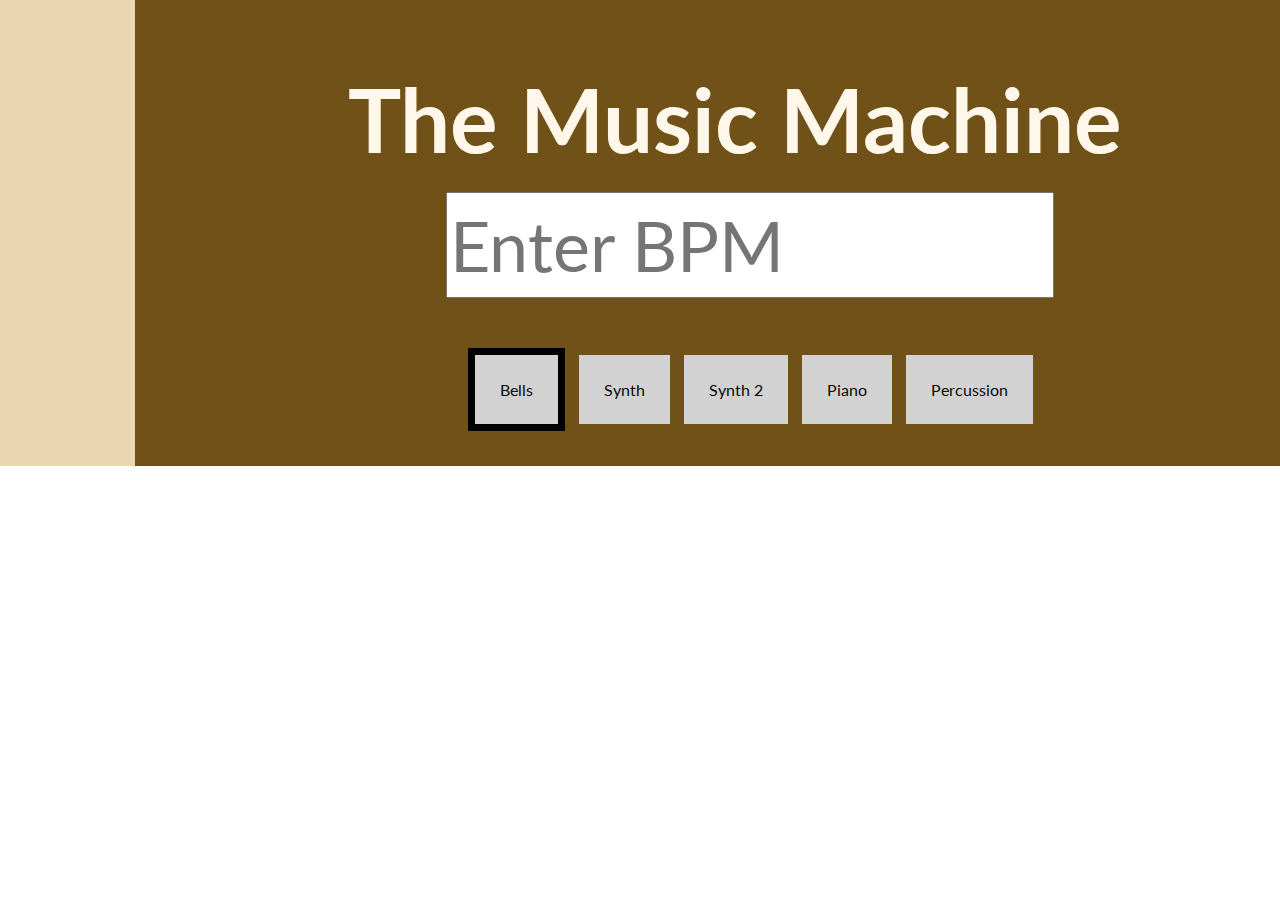
==== commit ea9f5100: "Added some styling. Need to clean up my JS code." ====
--- a/index.html
+++ b/index.html
@@ -2,22 +2,39 @@
 <html>
 <head>
     <meta charset="UTF-8">
+    <link href='http://fonts.googleapis.com/css?family=Lato:400,700' rel='stylesheet' type='text/css'>
+    
+    <link rel="stylesheet" type="text/css" href="normalize.css">
     <link rel="stylesheet" type="text/css" href="stylesheet.css">
     
     <title>Sound Squares</title>    
  
     </head>
 <body>
+ 
+ <div id="fb-root"></div>
+<script>(function(d, s, id) {
+  var js, fjs = d.getElementsByTagName(s)[0];
+  if (d.getElementById(id)) return;
+  js = d.createElement(s); js.id = id;
+  js.src = "//connect.facebook.net/en_US/sdk.js#xfbml=1&version=v2.0";
+  fjs.parentNode.insertBefore(js, fjs);
+}(document, 'script', 'facebook-jssdk'));</script>
+ 
+  <div id="page_wrapper">
    
-   <h1><div id="showTime">1</div></h1>
   
   
-<input type="text" id='BPMInput'>
-  <div id="currentBPMDiv">60</div>
+
    
    
    <div id="playArea">
-   <div id="pauseButton">||</div>
+   <div class="pauseButton"></div>
+   <h1 id='title'>The Music Machine</h1>
+   
+   <input type="text" id='BPMInput' placeholder="Enter BPM">
+   <div id="currentBPMDiv"></div>
+  
    
    <!--
    <div class='instrument_selector'><ul>
@@ -38,15 +55,18 @@
              <li class='page_switcher' data-id='page5.html' id='5'>Percussion</li>
          </ul>
       </div>
-      <div id='page_container' class='page_1'>
+      <div id='page_container'>
       
      
    
       </div> <!-- page_container -->
        
+       <div class="fb-share-button" data-href="https://developers.facebook.com/docs/plugins/" data-layout="button_count"></div>
+       
    </div> <!-- playArea -->
    
    
+   </div>
    <script src='jquery-1.11.1.js'></script>
    <script src='howler.js'></script>
    <script src='script.js'></script>
--- a/stylesheet.css
+++ b/stylesheet.css
@@ -1,6 +1,16 @@
 /* CSS */
 
 
+* {
+    font-family: 'Lato', sans-serif;
+    color: rgba(10, 10, 10, 1);
+}
+
+#page_wrapper {
+    width: 1500px;
+    background-color: rgba(225, 198, 143, .7);
+    margin: 0 auto;    
+}
 
 /******************
 BUTTON
@@ -24,14 +34,14 @@
 
 .on_blue {
     background-image: url(img/blue_button.png);
-    box-shadow: 0px 4px 40px #428E12;
+    box-shadow: 0px 4px 40px #514B7D;
     border-radius: 100%;
     opacity: 1;
 }
 
 .on_pink {
     background-image: url(img/pink_button.png);
-    box-shadow: 0px 4px 40px #428E12;
+    box-shadow: 0px 4px 40px #FF0F86;
     border-radius: 100%;
     opacity: 1;
 }
@@ -39,14 +49,14 @@
 
 .on_teal {
     background-image: url(img/teal_button.png);
-    box-shadow: 0px 4px 40px #428E12;
+    box-shadow: 0px 4px 40px #04DDBC;
     border-radius: 100%;
     opacity: 1;
 }
 
 .on_yellow {
     background-image: url(img/yellow_button.png);
-    box-shadow: 0px 4px 40px #428E12;
+    box-shadow: 0px 4px 40px #C8A002;
     border-radius: 100%;
     opacity: 1;
 }
@@ -57,14 +67,6 @@
     height: 400px;
     border: 2px solid red;
 }
-
-
-
-
-
-
-
-
 
 
 ul li {
@@ -80,30 +82,31 @@
     padding: 0px;
 }
 
+
+#title {
+    font-size: 89px;
+    font-weight: 700; 
+    color: black;
+    position: relative;
+    top: -140px;
+    left: -15px;
+    color: #FFF8EA;
+    margin-bottom: -20px;
+}
+
 #playArea {
     margin: 0 auto;
     text-align: center;
     min-width: 800px;
     width: 1200px;
     padding: 15px; 
-background: rgba(15,15,15,1);
-background: -moz-linear-gradient(left, rgba(15,15,15,1) 0%, rgba(26,26,26,1) 9%, rgba(41,41,41,1) 24%, rgba(52,52,52,1) 54%, rgba(55,55,55,1) 63%, rgba(66,66,66,1) 92%, rgba(71,71,71,1) 100%);
-background: -webkit-gradient(left top, right top, color-stop(0%, rgba(15,15,15,1)), color-stop(9%, rgba(26,26,26,1)), color-stop(24%, rgba(41,41,41,1)), color-stop(54%, rgba(52,52,52,1)), color-stop(63%, rgba(55,55,55,1)), color-stop(92%, rgba(66,66,66,1)), color-stop(100%, rgba(71,71,71,1)));
-background: -webkit-linear-gradient(left, rgba(15,15,15,1) 0%, rgba(26,26,26,1) 9%, rgba(41,41,41,1) 24%, rgba(52,52,52,1) 54%, rgba(55,55,55,1) 63%, rgba(66,66,66,1) 92%, rgba(71,71,71,1) 100%);
-background: -o-linear-gradient(left, rgba(15,15,15,1) 0%, rgba(26,26,26,1) 9%, rgba(41,41,41,1) 24%, rgba(52,52,52,1) 54%, rgba(55,55,55,1) 63%, rgba(66,66,66,1) 92%, rgba(71,71,71,1) 100%);
-background: -ms-linear-gradient(left, rgba(15,15,15,1) 0%, rgba(26,26,26,1) 9%, rgba(41,41,41,1) 24%, rgba(52,52,52,1) 54%, rgba(55,55,55,1) 63%, rgba(66,66,66,1) 92%, rgba(71,71,71,1) 100%);
-background: linear-gradient(to right, rgba(15,15,15,1) 0%, rgba(26,26,26,1) 9%, rgba(41,41,41,1) 24%, rgba(52,52,52,1) 54%, rgba(55,55,55,1) 63%, rgba(66,66,66,1) 92%, rgba(71,71,71,1) 100%);
-filter: progid:DXImageTransform.Microsoft.gradient( startColorstr='#0f0f0f', endColorstr='#474747', GradientType=1 );
+    background-color: rgba(99, 68, 8, .9);
 }
 
-#row1_11 {
-    
-}
 
 #column_1 {
     background-color: none;
 }
-
 
 .light {
     width: 40px;
@@ -120,7 +123,6 @@
 
 .instrument_selector ul li {
     display: inline-block;
-    background-color: blue;
     padding: 8px;
     width: 240px;
 }
@@ -129,29 +131,51 @@
     width: 100%;
 }
 
-.sound_bank-selector {
-    height: 60px;
-    color: white;
+#page_container {
+    margin-top: 20px
 }
 
 .page_switcher {
     display: inline-block;
-    background-color: blue;
+    background-color: rgba(210, 210, 210, 1);
     padding: 25px;
+    margin: 0 5px;
 }
 
 .sound_bank-selector ul  {
-    margin-bottom: 40px;
+    margin-bottom: 80px;
 }
 
 .selected_bank  {
-    border: 2px solid yellow;
+    border: 7px solid black;
 }
 
-#pauseButton {
+.pauseButton {
+    background-image: url(img/pause_icon.png);
+    background-repeat: no-repeat;
+    width: 250px;
+    height: 130px;
+    font-size: 48px;
+}
+
+.play {
+    background-image: url(img/play_icon.png);
+}
+
+#BPMInput {
+    position: relative;
+    top: -100px;
+    width: 600px;
+    height: 100px;
+    font-size: 70px;
+    margin-bottom: -10px;
+}
+
+
+#currentBPMDiv {
+    position: relative; 
+    top: -60px;
+    font-size: 24px;
+    margin-bottom: -40px;
     color: snow;
-    width: 40px;
-    height: 40px;
-    font-size: 48px;
-    margin: 0 auto;
-}+}
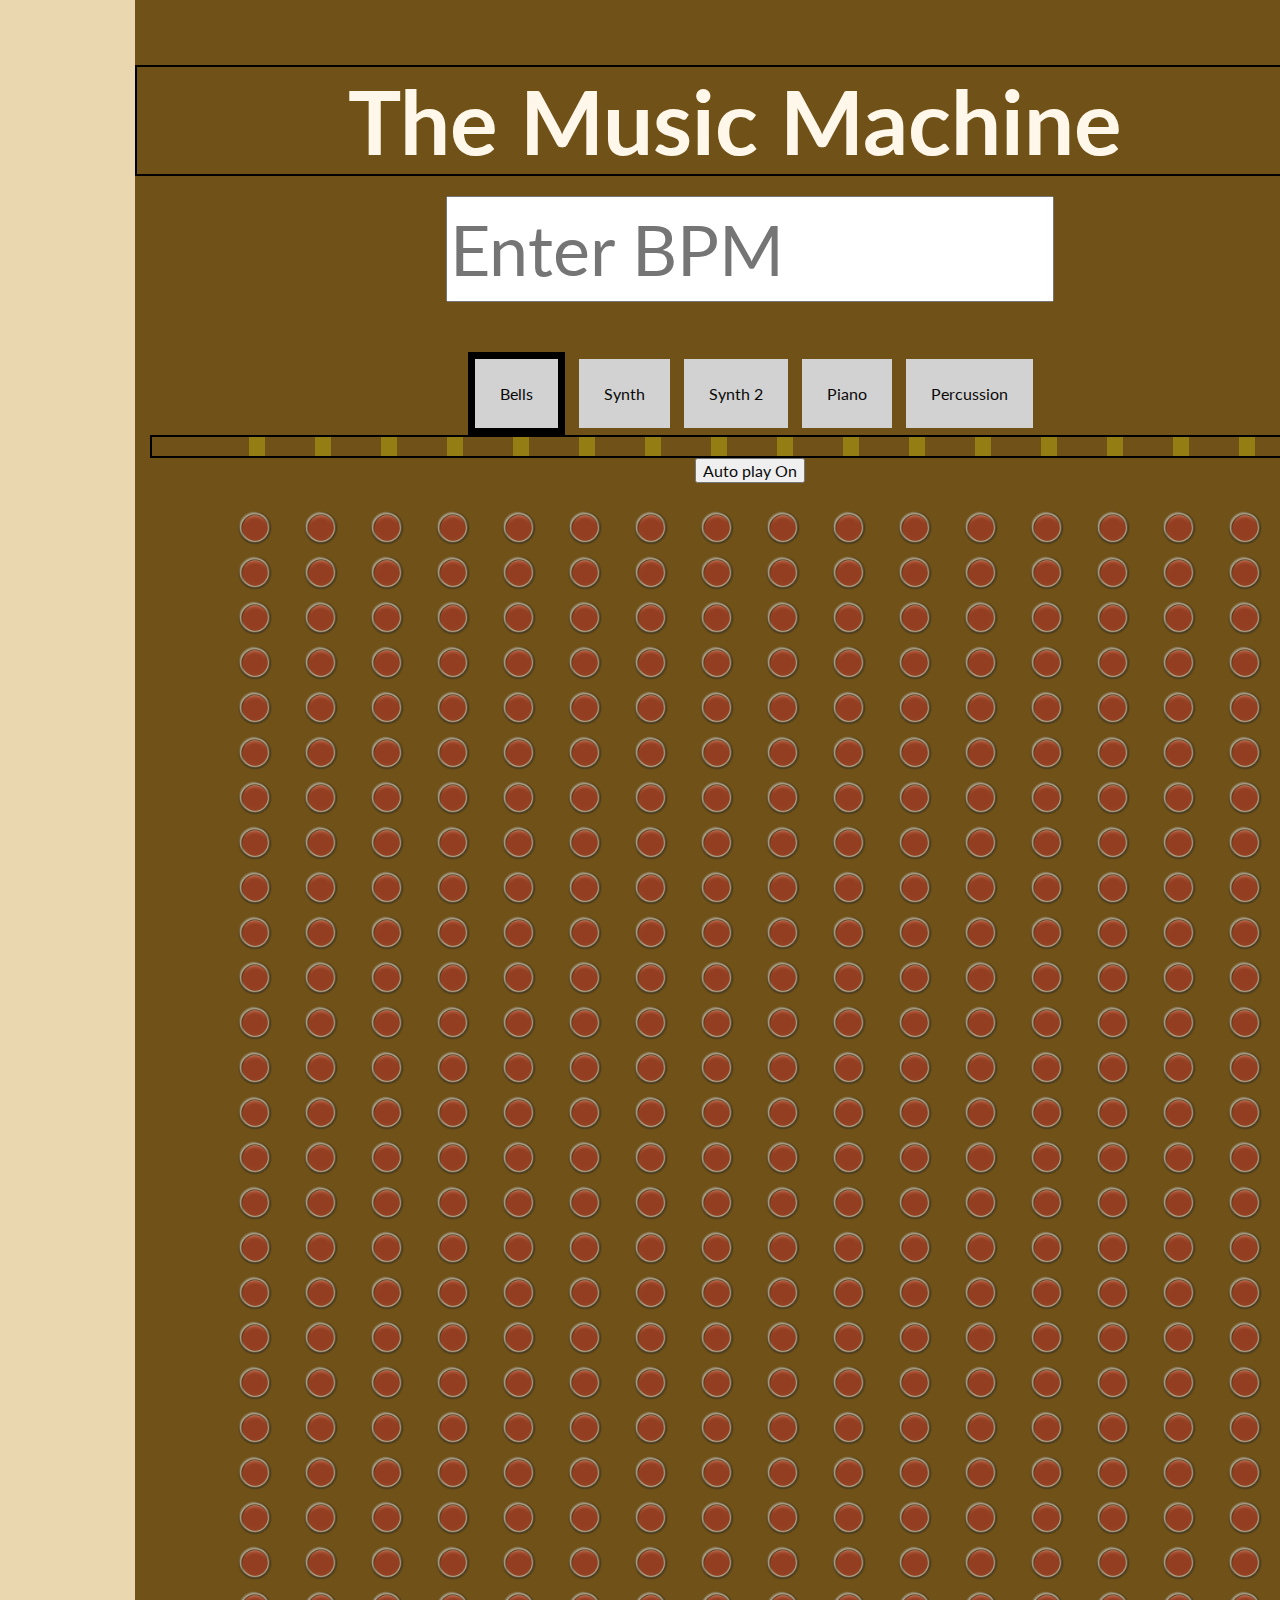
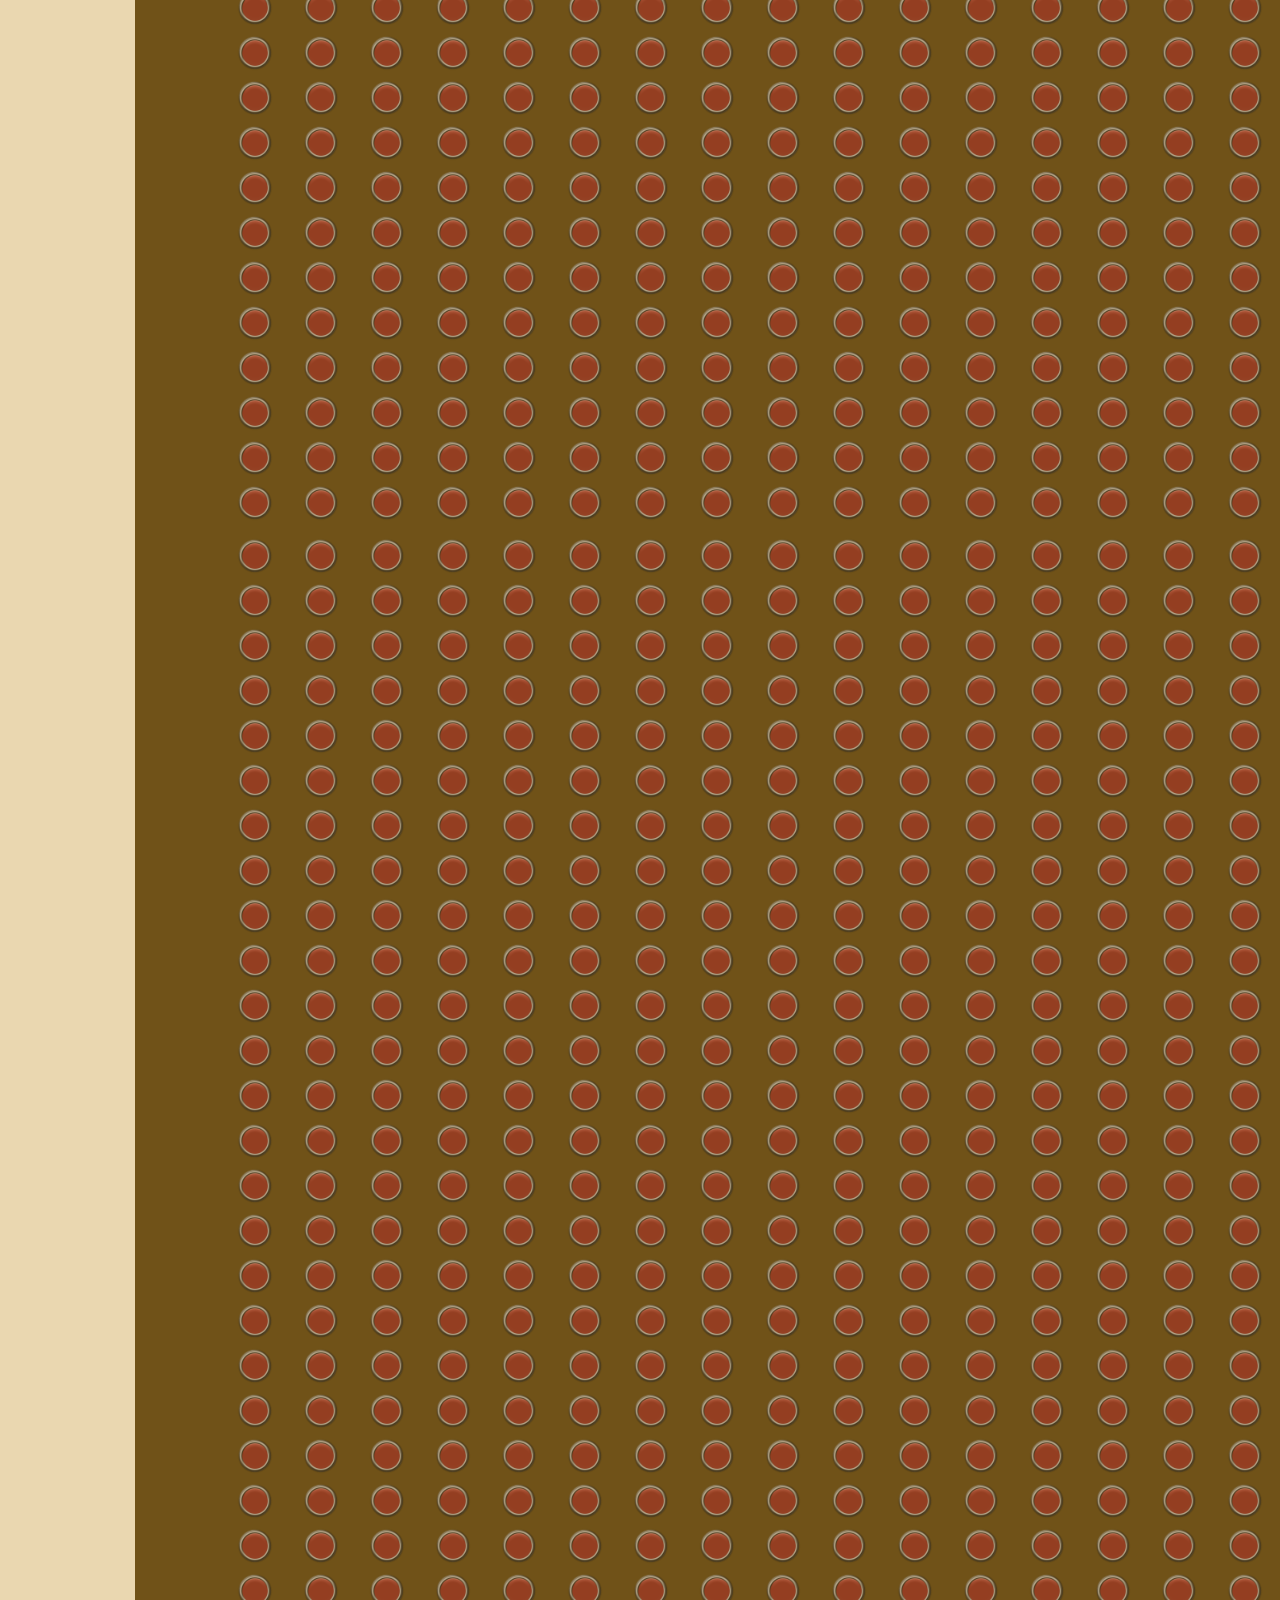
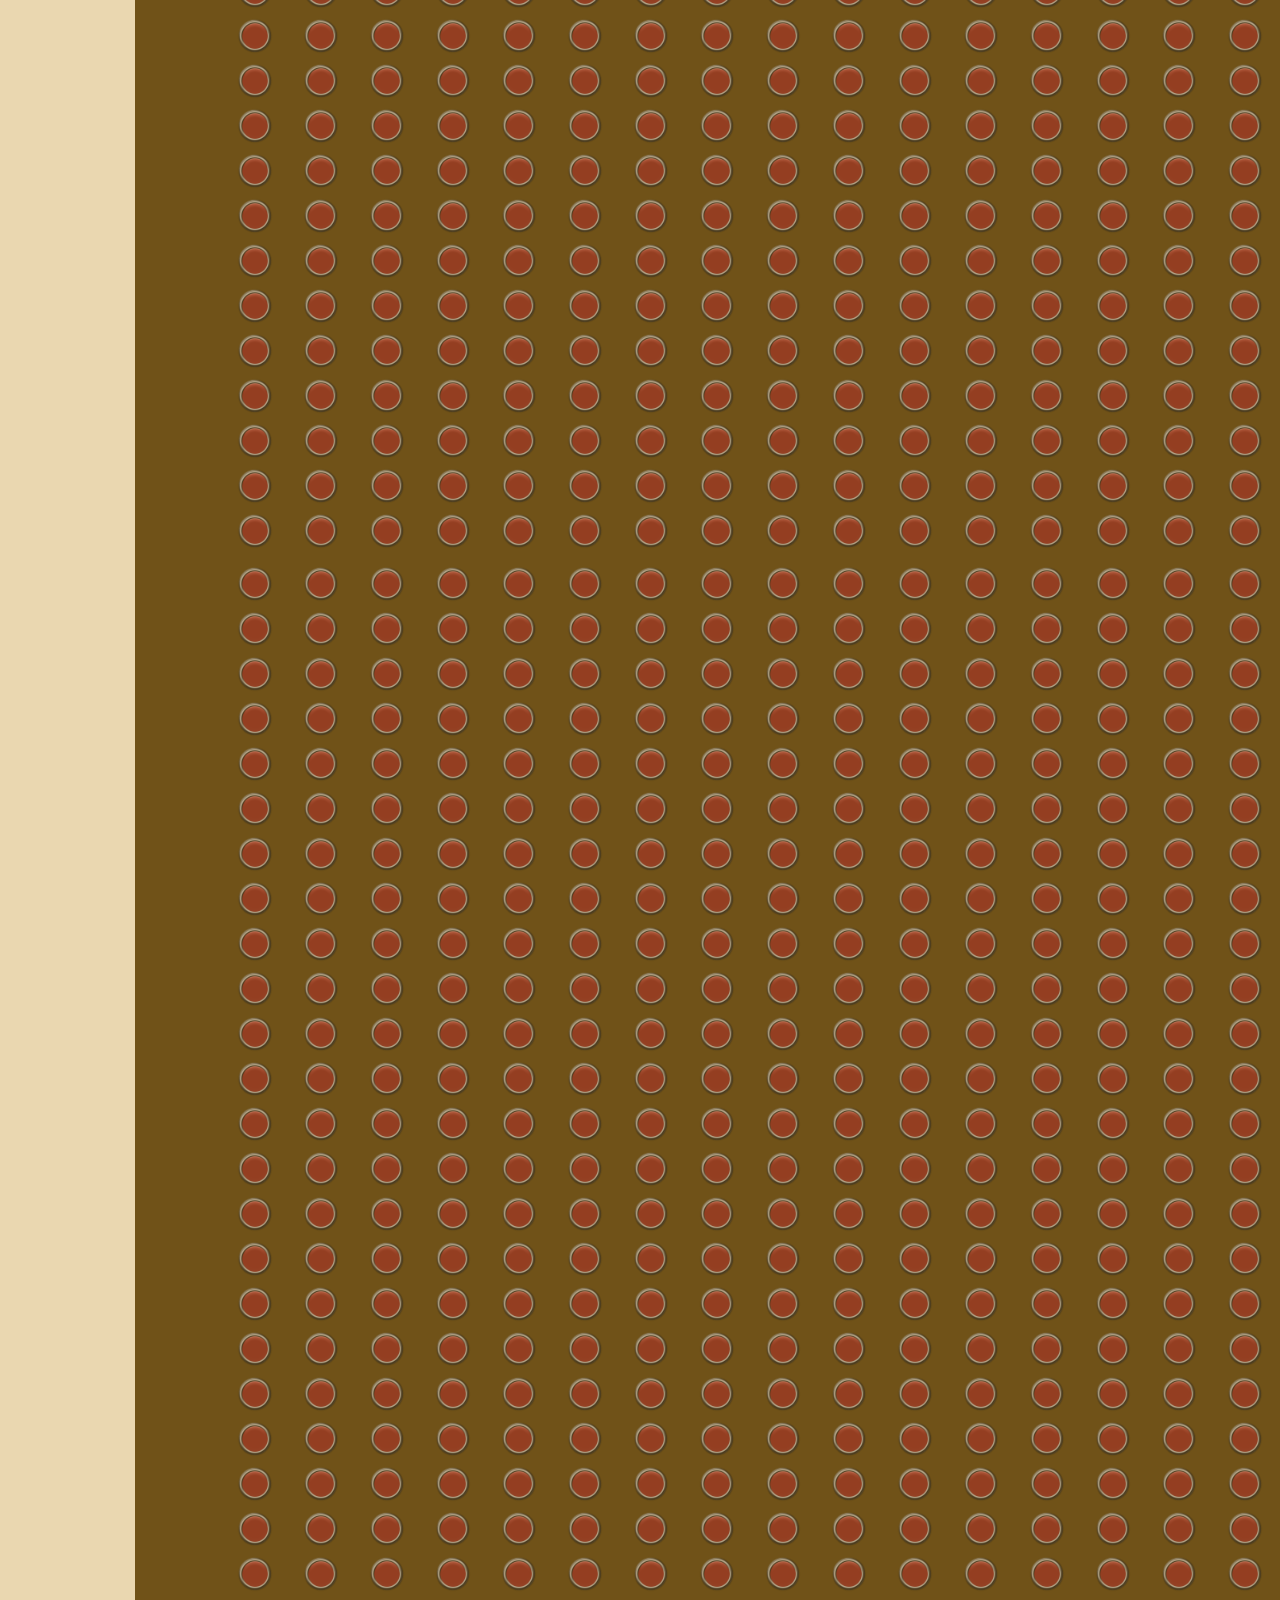
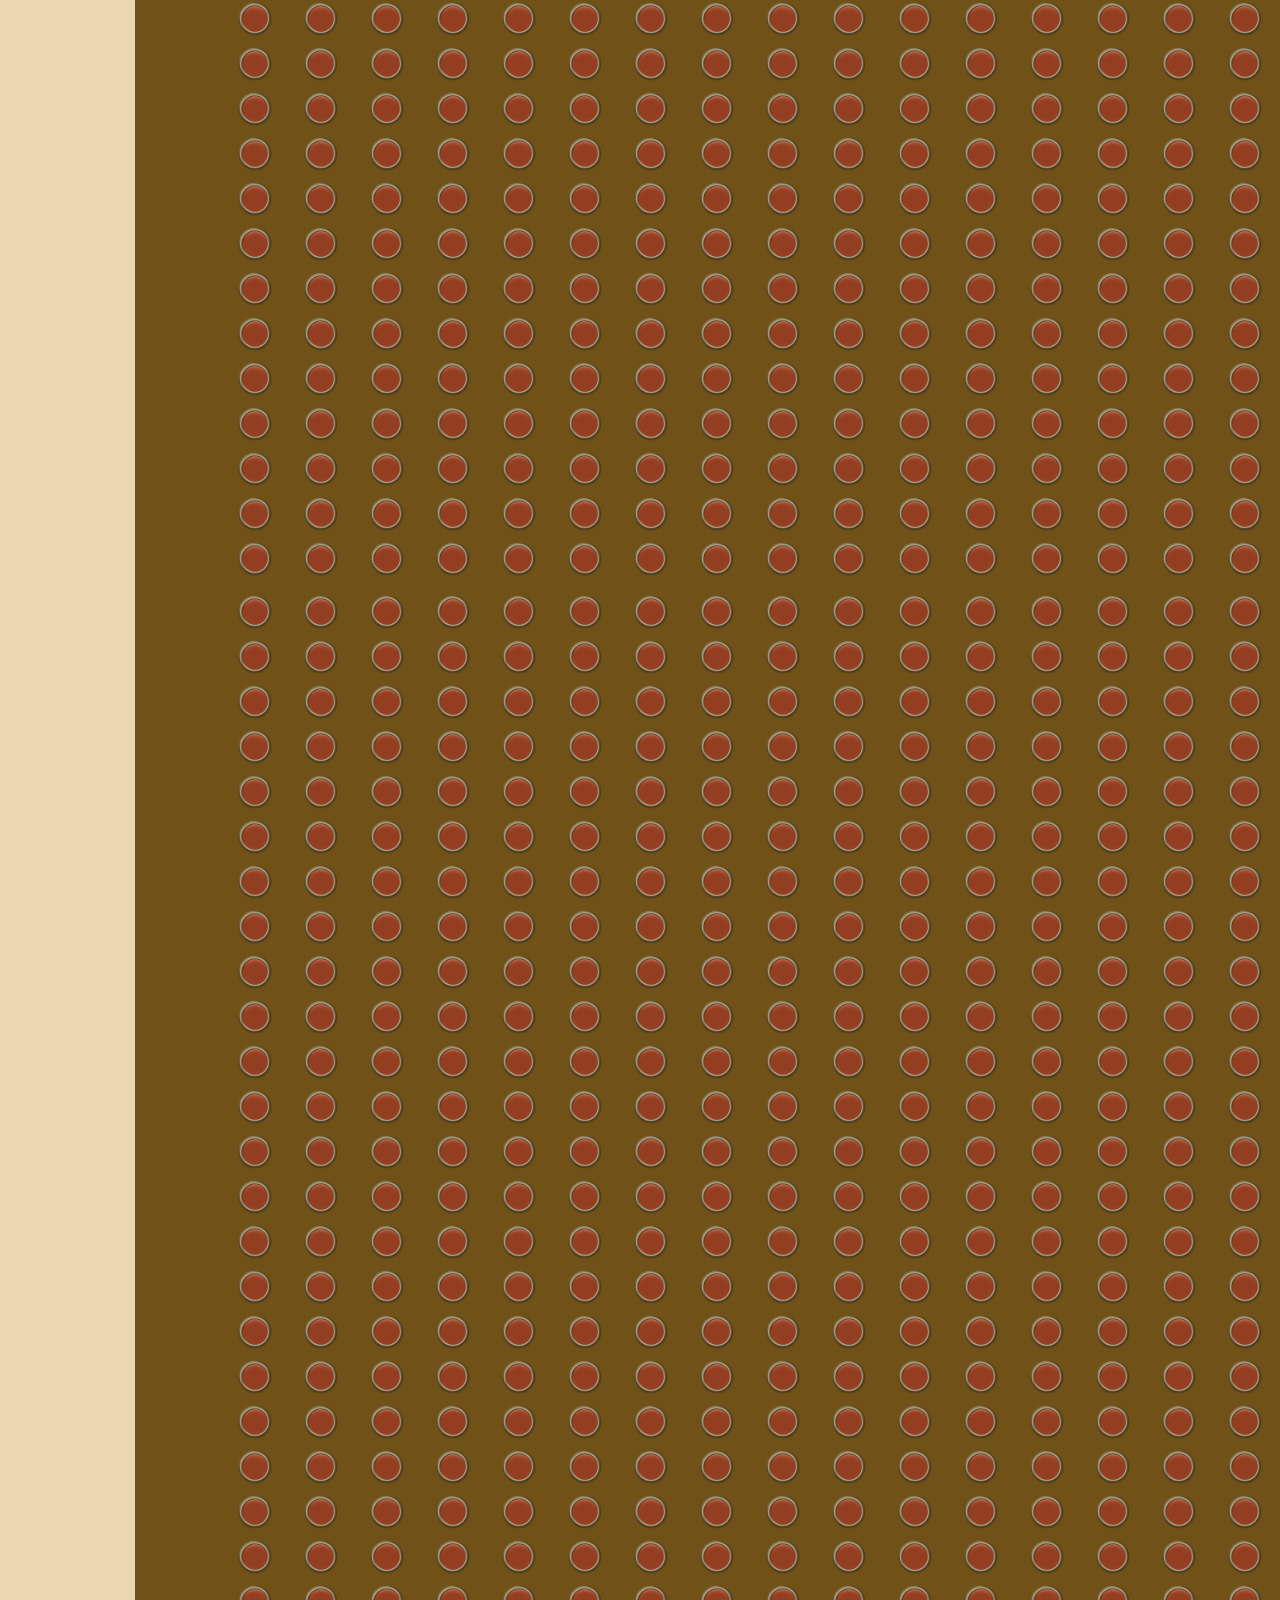
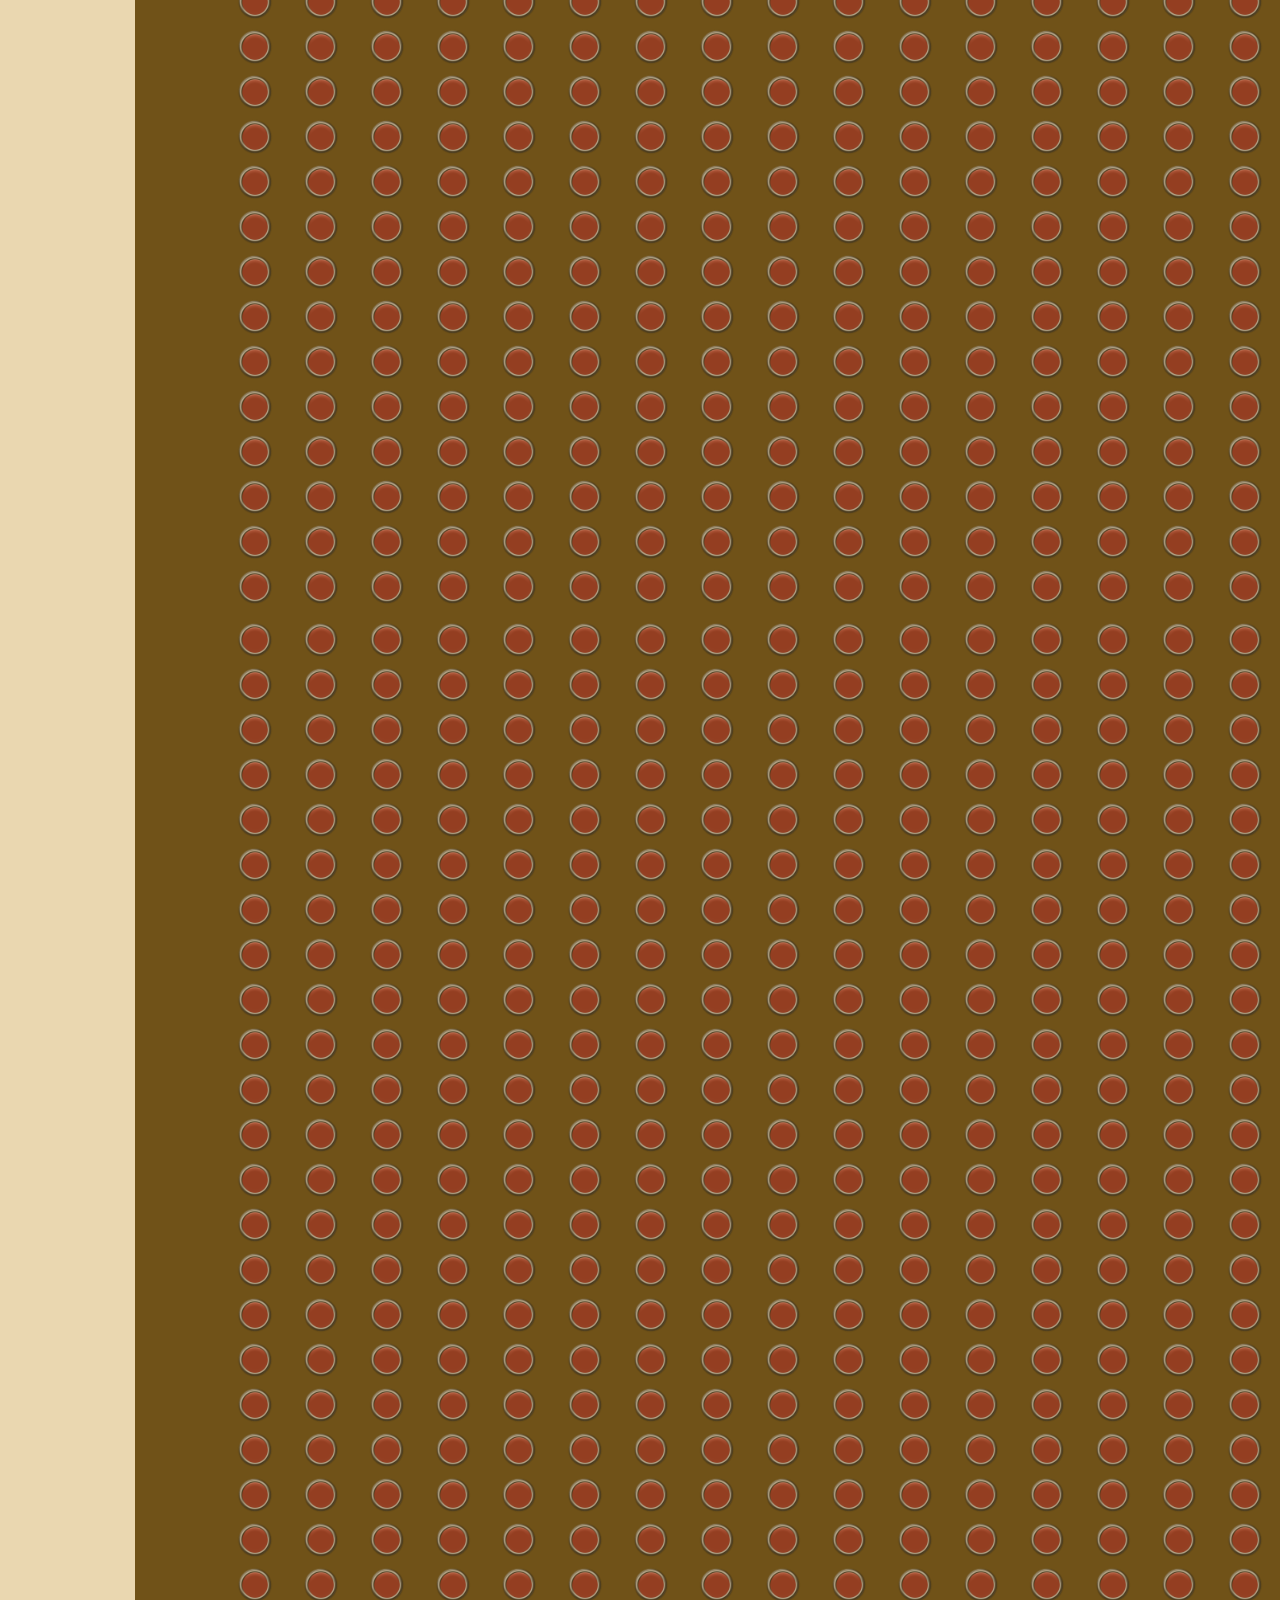
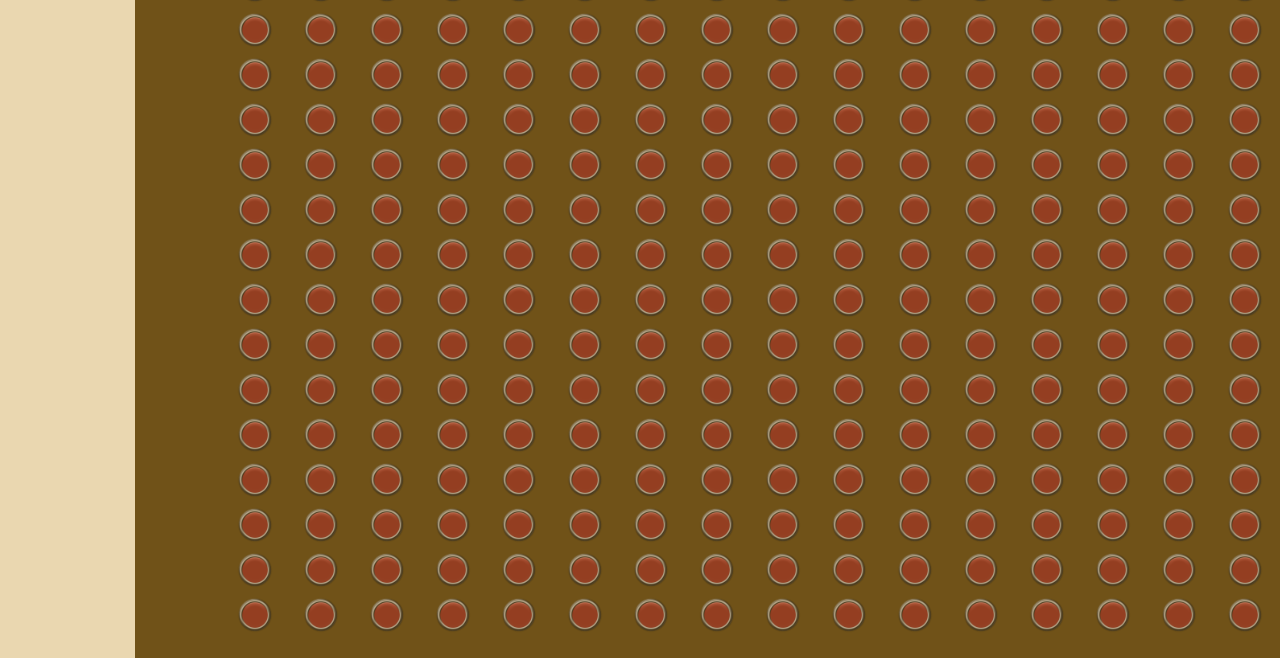
==== commit e287fd56: "created an autoplay button that plays the sound of the button when clicked. Adjusted the volume of i" ====
--- a/index.html
+++ b/index.html
@@ -35,16 +35,7 @@
    <input type="text" id='BPMInput' placeholder="Enter BPM">
    <div id="currentBPMDiv"></div>
   
-   
-   <!--
-   <div class='instrument_selector'><ul>
-      <li class='page_switcher' data-id='page1.html'>instrument 1</li>
-      <li class='page_switcher' data-id='page2.html'>instrument 2</li>
-      <li class='page_switcher' data-id='page3.html'>instrument 3</li>
-      <li class='page_switcher' data-id='page4.html'>instrument 4</li>
-      </ul></div>
-      
-      -->
+
       
        <div class='sound_bank_selector'>
          <ul>
@@ -55,8 +46,3284 @@
              <li class='page_switcher' data-id='page5.html' id='5'>Percussion</li>
          </ul>
       </div>
+      
+           <ul id='light_list'>
+               <li class='light light1'></li>
+               <li class='light light2'></li>
+               <li class='light light3'></li>
+               <li class='light light4'></li>
+               <li class='light light5'></li>
+               <li class='light light6'></li>
+               <li class='light light7'></li>
+               <li class='light light8'></li>
+               <li class='light light9'></li>
+               <li class='light light10'></li>
+               <li class='light light11'></li>
+               <li class='light light12'></li>
+               <li class='light light13'></li>
+               <li class='light light14'></li>
+               <li class='light light15'></li>
+               <li class='light light16'></li>
+           </ul>
+           
+           
+           <button id='auto_play_button'>Auto play <span id='auto_play_span'>On</span></button>
+        
+
+
+
+
+      
       <div id='page_container'>
       
+     
+     
+     <div id="page1Div" class='page'>
+    <ul class='column' id='column_1'>
+       <li><div class='square' data-id='0'></div></li>
+       <li><div class='square' data-id='1'></div></li>
+       <li><div class='square' data-id='2'></div></li>
+       <li><div class='square' data-id='3'></div></li>
+       <li><div class='square' data-id='4'></div></li>
+       <li><div class='square' data-id='5'></div></li>
+       <li><div class='square' data-id='6'></div></li>
+       <li><div class='square' data-id='7'></div></li>
+       <li><div class='square' data-id='8'></div></li>
+       <li><div class='square' data-id='9'></div></li>
+       <li><div class='square' data-id='10'></div></li>
+       <li><div class='square' data-id='11'></div></li>
+       <li><div class='square' data-id='12'></div></li>
+       <li><div class='square' data-id='13'></div></li>
+       <li><div class='square' data-id='14'></div></li>
+       <li><div class='square' data-id='15'></div></li>
+       <li><div class='square' data-id='16'></div></li>
+       <li><div class='square' data-id='17'></div></li>
+       <li><div class='square' data-id='18'></div></li>
+       <li><div class='square' data-id='19'></div></li>
+       <li><div class='square' data-id='20'></div></li>
+       <li><div class='square' data-id='21'></div></li>
+       <li><div class='square' data-id='22'></div></li>
+       <li><div class='square' data-id='23'></div></li>
+       <li><div class='square' data-id='24'></div></li>
+       <li><div class='square' data-id='25'></div></li>
+       <li><div class='square' data-id='26'></div></li>
+       <li><div class='square' data-id='27'></div></li>
+       <li><div class='square' data-id='28'></div></li>
+       <li><div class='square' data-id='29'></div></li>
+       <li><div class='square' data-id='30'></div></li>
+       <li><div class='square' data-id='31'></div></li>
+       <li><div class='square' data-id='32'></div></li>
+       <li><div class='square' data-id='33'></div></li>
+       <li><div class='square' data-id='34'></div></li>
+       <li><div class='square' data-id='35'></div></li>
+
+    </ul>
+     
+    <ul class='column' id='column_2'>
+       <li><div class='square' data-id='36'></div></li>
+       <li><div class='square' data-id='37'></div></li>
+       <li><div class='square' data-id='38'></div></li>
+       <li><div class='square' data-id='39'></div></li>
+       <li><div class='square' data-id='40'></div></li>
+       <li><div class='square' data-id='41'></div></li>
+       <li><div class='square' data-id='42'></div></li>
+       <li><div class='square' data-id='43'></div></li>
+       <li><div class='square' data-id='44'></div></li>
+       <li><div class='square' data-id='45'></div></li>
+       <li><div class='square' data-id='46'></div></li>
+       <li><div class='square' data-id='47'></div></li>
+       <li><div class='square' data-id='48'></div></li>
+       <li><div class='square' data-id='49'></div></li>
+       <li><div class='square' data-id='50'></div></li>
+       <li><div class='square' data-id='51'></div></li>
+       <li><div class='square' data-id='52'></div></li>
+       <li><div class='square' data-id='53'></div></li>
+       <li><div class='square' data-id='54'></div></li>
+       <li><div class='square' data-id='55'></div></li>
+       <li><div class='square' data-id='56'></div></li>
+       <li><div class='square' data-id='57'></div></li>
+       <li><div class='square' data-id='58'></div></li>
+       <li><div class='square' data-id='59'></div></li>
+       <li><div class='square' data-id='60'></div></li>
+       <li><div class='square' data-id='61'></div></li>
+       <li><div class='square' data-id='62'></div></li>
+       <li><div class='square' data-id='63'></div></li>
+       <li><div class='square' data-id='64'></div></li>
+       <li><div class='square' data-id='65'></div></li>
+       <li><div class='square' data-id='66'></div></li>
+       <li><div class='square' data-id='67'></div></li>
+       <li><div class='square' data-id='68'></div></li>
+       <li><div class='square' data-id='69'></div></li>
+       <li><div class='square' data-id='70'></div></li>
+       <li><div class='square' data-id='71'></div></li>
+    </ul>
+       
+    <ul class='column' id='column_3'>
+       <li><div class='square' data-id='72'></div></li>
+       <li><div class='square' data-id='73'></div></li>
+       <li><div class='square' data-id='74'></div></li>
+       <li><div class='square' data-id='75'></div></li>
+       <li><div class='square' data-id='76'></div></li>
+       <li><div class='square' data-id='77'></div></li>
+       <li><div class='square' data-id='78'></div></li>
+       <li><div class='square' data-id='79'></div></li>
+       <li><div class='square' data-id='80'></div></li>
+       <li><div class='square' data-id='81'></div></li>
+       <li><div class='square' data-id='82'></div></li>
+       <li><div class='square' data-id='83'></div></li>
+       <li><div class='square' data-id='84'></div></li>
+       <li><div class='square' data-id='85'></div></li>
+       <li><div class='square' data-id='86'></div></li>
+       <li><div class='square' data-id='87'></div></li>
+       <li><div class='square' data-id='88'></div></li>
+       <li><div class='square' data-id='89'></div></li>
+       <li><div class='square' data-id='90'></div></li>
+       <li><div class='square' data-id='91'></div></li>
+       <li><div class='square' data-id='92'></div></li>
+       <li><div class='square' data-id='93'></div></li>
+       <li><div class='square' data-id='94'></div></li>
+       <li><div class='square' data-id='95'></div></li>
+       <li><div class='square' data-id='96'></div></li>
+       <li><div class='square' data-id='97'></div></li>
+       <li><div class='square' data-id='98'></div></li>
+       <li><div class='square' data-id='99'></div></li>
+       <li><div class='square' data-id='100'></div></li>
+       <li><div class='square' data-id='101'></div></li>
+       <li><div class='square' data-id='102'></div></li>
+       <li><div class='square' data-id='103'></div></li>
+       <li><div class='square' data-id='104'></div></li>
+       <li><div class='square' data-id='105'></div></li>
+       <li><div class='square' data-id='106'></div></li>
+       <li><div class='square' data-id='107'></div></li>
+    </ul>
+       
+    <ul class='column' id='column_4'>
+       <li><div class='square' data-id='108'></div></li>
+       <li><div class='square' data-id='109'></div></li>
+       <li><div class='square' data-id='110'></div></li>
+       <li><div class='square' data-id='111'></div></li>
+       <li><div class='square' data-id='112'></div></li>
+       <li><div class='square' data-id='113'></div></li>
+       <li><div class='square' data-id='114'></div></li>
+       <li><div class='square' data-id='115'></div></li>
+       <li><div class='square' data-id='116'></div></li>
+       <li><div class='square' data-id='117'></div></li>
+       <li><div class='square' data-id='118'></div></li>
+       <li><div class='square' data-id='119'></div></li>
+       <li><div class='square' data-id='120'></div></li>
+       <li><div class='square' data-id='121'></div></li>
+       <li><div class='square' data-id='122'></div></li>
+       <li><div class='square' data-id='123'></div></li>
+       <li><div class='square' data-id='124'></div></li>
+       <li><div class='square' data-id='125'></div></li>
+       <li><div class='square' data-id='126'></div></li>
+       <li><div class='square' data-id='127'></div></li>
+       <li><div class='square' data-id='128'></div></li>
+       <li><div class='square' data-id='129'></div></li>
+       <li><div class='square' data-id='130'></div></li>
+       <li><div class='square' data-id='131'></div></li>
+       <li><div class='square' data-id='132'></div></li>
+       <li><div class='square' data-id='133'></div></li>
+       <li><div class='square' data-id='134'></div></li>
+       <li><div class='square' data-id='135'></div></li>
+       <li><div class='square' data-id='136'></div></li>
+       <li><div class='square' data-id='137'></div></li>
+       <li><div class='square' data-id='138'></div></li>
+       <li><div class='square' data-id='139'></div></li>
+       <li><div class='square' data-id='140'></div></li>
+       <li><div class='square' data-id='141'></div></li>
+       <li><div class='square' data-id='142'></div></li>
+       <li><div class='square' data-id='143'></div></li>
+    </ul>
+      
+    <ul class='column' id='column_5'>
+       <li><div class='square' data-id='144'></div></li>
+       <li><div class='square' data-id='145'></div></li>
+       <li><div class='square' data-id='146'></div></li>
+       <li><div class='square' data-id='147'></div></li>
+       <li><div class='square' data-id='148'></div></li>
+       <li><div class='square' data-id='149'></div></li>
+       <li><div class='square' data-id='150'></div></li>
+       <li><div class='square' data-id='151'></div></li>
+       <li><div class='square' data-id='152'></div></li>
+       <li><div class='square' data-id='153'></div></li>
+       <li><div class='square' data-id='154'></div></li>
+       <li><div class='square' data-id='155'></div></li>
+       <li><div class='square' data-id='156'></div></li>
+       <li><div class='square' data-id='157'></div></li>
+       <li><div class='square' data-id='158'></div></li>
+       <li><div class='square' data-id='159'></div></li>
+       <li><div class='square' data-id='160'></div></li>
+       <li><div class='square' data-id='161'></div></li>
+       <li><div class='square' data-id='162'></div></li>
+       <li><div class='square' data-id='163'></div></li>
+       <li><div class='square' data-id='164'></div></li>
+       <li><div class='square' data-id='165'></div></li>
+       <li><div class='square' data-id='166'></div></li>
+       <li><div class='square' data-id='167'></div></li>
+       <li><div class='square' data-id='168'></div></li>
+       <li><div class='square' data-id='169'></div></li>
+       <li><div class='square' data-id='170'></div></li>
+       <li><div class='square' data-id='171'></div></li>
+       <li><div class='square' data-id='172'></div></li>
+       <li><div class='square' data-id='173'></div></li>
+       <li><div class='square' data-id='174'></div></li>
+       <li><div class='square' data-id='175'></div></li>
+       <li><div class='square' data-id='176'></div></li>
+       <li><div class='square' data-id='177'></div></li>
+       <li><div class='square' data-id='178'></div></li>
+       <li><div class='square' data-id='179'></div></li>
+    </ul>
+       
+    <ul class='column' id='column_6'>
+       <li><div class='square' data-id='180'></div></li>
+       <li><div class='square' data-id='181'></div></li>
+       <li><div class='square' data-id='182'></div></li>
+       <li><div class='square' data-id='183'></div></li>
+       <li><div class='square' data-id='184'></div></li>
+       <li><div class='square' data-id='185'></div></li>
+       <li><div class='square' data-id='186'></div></li>
+       <li><div class='square' data-id='187'></div></li>
+       <li><div class='square' data-id='188'></div></li>
+       <li><div class='square' data-id='189'></div></li>
+       <li><div class='square' data-id='190'></div></li>
+       <li><div class='square' data-id='191'></div></li>
+       <li><div class='square' data-id='192'></div></li>
+       <li><div class='square' data-id='193'></div></li>
+       <li><div class='square' data-id='194'></div></li>
+       <li><div class='square' data-id='195'></div></li>
+       <li><div class='square' data-id='196'></div></li>
+       <li><div class='square' data-id='197'></div></li>
+       <li><div class='square' data-id='198'></div></li>
+       <li><div class='square' data-id='199'></div></li>
+       <li><div class='square' data-id='200'></div></li>
+       <li><div class='square' data-id='201'></div></li>
+       <li><div class='square' data-id='202'></div></li>
+       <li><div class='square' data-id='203'></div></li>
+       <li><div class='square' data-id='204'></div></li>
+       <li><div class='square' data-id='205'></div></li>
+       <li><div class='square' data-id='206'></div></li>
+       <li><div class='square' data-id='207'></div></li>
+       <li><div class='square' data-id='208'></div></li>
+       <li><div class='square' data-id='209'></div></li>
+       <li><div class='square' data-id='210'></div></li>
+       <li><div class='square' data-id='211'></div></li>
+       <li><div class='square' data-id='212'></div></li>
+       <li><div class='square' data-id='213'></div></li>
+       <li><div class='square' data-id='214'></div></li>
+       <li><div class='square' data-id='215'></div></li>
+    </ul>
+       
+    <ul class='column' id='column_7'>
+       <li><div class='square' data-id='216'></div></li>
+       <li><div class='square' data-id='217'></div></li>
+       <li><div class='square' data-id='218'></div></li>
+       <li><div class='square' data-id='219'></div></li>
+       <li><div class='square' data-id='220'></div></li>
+       <li><div class='square' data-id='221'></div></li>
+       <li><div class='square' data-id='222'></div></li>
+       <li><div class='square' data-id='223'></div></li>
+       <li><div class='square' data-id='224'></div></li>
+       <li><div class='square' data-id='225'></div></li>
+       <li><div class='square' data-id='226'></div></li>
+       <li><div class='square' data-id='227'></div></li>
+       <li><div class='square' data-id='228'></div></li>
+       <li><div class='square' data-id='229'></div></li>
+       <li><div class='square' data-id='230'></div></li>
+       <li><div class='square' data-id='231'></div></li>
+       <li><div class='square' data-id='232'></div></li>
+       <li><div class='square' data-id='233'></div></li>
+       <li><div class='square' data-id='234'></div></li>
+       <li><div class='square' data-id='235'></div></li>
+       <li><div class='square' data-id='236'></div></li>
+       <li><div class='square' data-id='237'></div></li>
+       <li><div class='square' data-id='238'></div></li>
+       <li><div class='square' data-id='239'></div></li>
+       <li><div class='square' data-id='240'></div></li>
+       <li><div class='square' data-id='241'></div></li>
+       <li><div class='square' data-id='242'></div></li>
+       <li><div class='square' data-id='243'></div></li>
+       <li><div class='square' data-id='244'></div></li>
+       <li><div class='square' data-id='245'></div></li>
+       <li><div class='square' data-id='246'></div></li>
+       <li><div class='square' data-id='247'></div></li>
+       <li><div class='square' data-id='248'></div></li>
+       <li><div class='square' data-id='249'></div></li>
+       <li><div class='square' data-id='250'></div></li>
+       <li><div class='square' data-id='251'></div></li>
+    </ul>
+       
+    <ul class='column' id='column_8'>
+       <li><div class='square' data-id='252'></div></li>
+       <li><div class='square' data-id='253'></div></li>
+       <li><div class='square' data-id='254'></div></li>
+       <li><div class='square' data-id='255'></div></li>
+       <li><div class='square' data-id='256'></div></li>
+       <li><div class='square' data-id='257'></div></li>
+       <li><div class='square' data-id='258'></div></li>
+       <li><div class='square' data-id='259'></div></li>
+       <li><div class='square' data-id='260'></div></li>
+       <li><div class='square' data-id='261'></div></li>
+       <li><div class='square' data-id='262'></div></li>
+       <li><div class='square' data-id='263'></div></li>
+       <li><div class='square' data-id='264'></div></li>
+       <li><div class='square' data-id='265'></div></li>
+       <li><div class='square' data-id='266'></div></li>
+       <li><div class='square' data-id='267'></div></li>
+       <li><div class='square' data-id='268'></div></li>
+       <li><div class='square' data-id='269'></div></li>
+       <li><div class='square' data-id='270'></div></li>
+       <li><div class='square' data-id='271'></div></li>
+       <li><div class='square' data-id='272'></div></li>
+       <li><div class='square' data-id='273'></div></li>
+       <li><div class='square' data-id='274'></div></li>
+       <li><div class='square' data-id='275'></div></li>
+       <li><div class='square' data-id='276'></div></li>
+       <li><div class='square' data-id='277'></div></li>
+       <li><div class='square' data-id='278'></div></li>
+       <li><div class='square' data-id='279'></div></li>
+       <li><div class='square' data-id='280'></div></li>
+       <li><div class='square' data-id='281'></div></li>
+       <li><div class='square' data-id='282'></div></li>
+       <li><div class='square' data-id='283'></div></li>
+       <li><div class='square' data-id='284'></div></li>
+       <li><div class='square' data-id='285'></div></li>
+       <li><div class='square' data-id='286'></div></li>
+       <li><div class='square' data-id='287'></div></li>
+    </ul>
+       
+    <ul class='column' id='column_9'>
+       <li><div class='square' data-id='288'></div></li>
+       <li><div class='square' data-id='289'></div></li>
+       <li><div class='square' data-id='290'></div></li>
+       <li><div class='square' data-id='291'></div></li>
+       <li><div class='square' data-id='292'></div></li>
+       <li><div class='square' data-id='293'></div></li>
+       <li><div class='square' data-id='294'></div></li>
+       <li><div class='square' data-id='295'></div></li>
+       <li><div class='square' data-id='296'></div></li>
+       <li><div class='square' data-id='297'></div></li>
+       <li><div class='square' data-id='298'></div></li>
+       <li><div class='square' data-id='299'></div></li>
+       <li><div class='square' data-id='300'></div></li>
+       <li><div class='square' data-id='301'></div></li>
+       <li><div class='square' data-id='302'></div></li>
+       <li><div class='square' data-id='303'></div></li>
+       <li><div class='square' data-id='304'></div></li>
+       <li><div class='square' data-id='305'></div></li>
+       <li><div class='square' data-id='306'></div></li>
+       <li><div class='square' data-id='307'></div></li>
+       <li><div class='square' data-id='308'></div></li>
+       <li><div class='square' data-id='309'></div></li>
+       <li><div class='square' data-id='310'></div></li>
+       <li><div class='square' data-id='311'></div></li>
+       <li><div class='square' data-id='312'></div></li>
+       <li><div class='square' data-id='313'></div></li>
+       <li><div class='square' data-id='314'></div></li>
+       <li><div class='square' data-id='315'></div></li>
+       <li><div class='square' data-id='316'></div></li>
+       <li><div class='square' data-id='317'></div></li>
+       <li><div class='square' data-id='318'></div></li>
+       <li><div class='square' data-id='319'></div></li>
+       <li><div class='square' data-id='320'></div></li>
+       <li><div class='square' data-id='321'></div></li>
+       <li><div class='square' data-id='322'></div></li>
+       <li><div class='square' data-id='323'></div></li>
+    </ul>
+      
+    <ul class='column' id='column_10'>
+       <li><div class='square' data-id='324'></div></li>
+       <li><div class='square' data-id='325'></div></li>
+       <li><div class='square' data-id='326'></div></li>
+       <li><div class='square' data-id='327'></div></li>
+       <li><div class='square' data-id='328'></div></li>
+       <li><div class='square' data-id='329'></div></li>
+       <li><div class='square' data-id='330'></div></li>
+       <li><div class='square' data-id='331'></div></li>
+       <li><div class='square' data-id='332'></div></li>
+       <li><div class='square' data-id='333'></div></li>
+       <li><div class='square' data-id='334'></div></li>
+       <li><div class='square' data-id='335'></div></li>
+       <li><div class='square' data-id='336'></div></li>
+       <li><div class='square' data-id='337'></div></li>
+       <li><div class='square' data-id='338'></div></li>
+       <li><div class='square' data-id='339'></div></li>
+       <li><div class='square' data-id='340'></div></li>
+       <li><div class='square' data-id='341'></div></li>
+       <li><div class='square' data-id='342'></div></li>
+       <li><div class='square' data-id='343'></div></li>
+       <li><div class='square' data-id='344'></div></li>
+       <li><div class='square' data-id='345'></div></li>
+       <li><div class='square' data-id='346'></div></li>
+       <li><div class='square' data-id='347'></div></li>
+       <li><div class='square' data-id='348'></div></li>
+       <li><div class='square' data-id='349'></div></li>
+       <li><div class='square' data-id='350'></div></li>
+       <li><div class='square' data-id='351'></div></li>
+       <li><div class='square' data-id='352'></div></li>
+       <li><div class='square' data-id='353'></div></li>
+       <li><div class='square' data-id='354'></div></li>
+       <li><div class='square' data-id='355'></div></li>
+       <li><div class='square' data-id='356'></div></li>
+       <li><div class='square' data-id='357'></div></li>
+       <li><div class='square' data-id='358'></div></li>
+       <li><div class='square' data-id='359'></div></li>
+    </ul>
+       
+    <ul class='column' id='column_11'>
+       <li><div class='square' data-id='360'></div></li>
+       <li><div class='square' data-id='361'></div></li>
+       <li><div class='square' data-id='362'></div></li>
+       <li><div class='square' data-id='363'></div></li>
+       <li><div class='square' data-id='364'></div></li>
+       <li><div class='square' data-id='365'></div></li>
+       <li><div class='square' data-id='366'></div></li>
+       <li><div class='square' data-id='367'></div></li>
+       <li><div class='square' data-id='368'></div></li>
+       <li><div class='square' data-id='369'></div></li>
+       <li><div class='square' data-id='370'></div></li>
+       <li><div class='square' data-id='371'></div></li>
+       <li><div class='square' data-id='372'></div></li>
+       <li><div class='square' data-id='373'></div></li>
+       <li><div class='square' data-id='374'></div></li>
+       <li><div class='square' data-id='375'></div></li>
+       <li><div class='square' data-id='376'></div></li>
+       <li><div class='square' data-id='377'></div></li>
+       <li><div class='square' data-id='378'></div></li>
+       <li><div class='square' data-id='379'></div></li>
+       <li><div class='square' data-id='380'></div></li>
+       <li><div class='square' data-id='381'></div></li>
+       <li><div class='square' data-id='382'></div></li>
+       <li><div class='square' data-id='383'></div></li>
+       <li><div class='square' data-id='384'></div></li>
+       <li><div class='square' data-id='385'></div></li>
+       <li><div class='square' data-id='386'></div></li>
+       <li><div class='square' data-id='387'></div></li>
+       <li><div class='square' data-id='388'></div></li>
+       <li><div class='square' data-id='389'></div></li>
+       <li><div class='square' data-id='390'></div></li>
+       <li><div class='square' data-id='391'></div></li>
+       <li><div class='square' data-id='392'></div></li>
+       <li><div class='square' data-id='393'></div></li>
+       <li><div class='square' data-id='394'></div></li>
+       <li><div class='square' data-id='395'></div></li>
+    </ul>
+       
+    <ul class='column' id='column_12'>
+       <li><div class='square' data-id='396'></div></li>
+       <li><div class='square' data-id='397'></div></li>
+       <li><div class='square' data-id='398'></div></li>
+       <li><div class='square' data-id='399'></div></li>
+       <li><div class='square' data-id='400'></div></li>
+       <li><div class='square' data-id='401'></div></li>
+       <li><div class='square' data-id='402'></div></li>
+       <li><div class='square' data-id='403'></div></li>
+       <li><div class='square' data-id='404'></div></li>
+       <li><div class='square' data-id='405'></div></li>
+       <li><div class='square' data-id='406'></div></li>
+       <li><div class='square' data-id='407'></div></li>
+       <li><div class='square' data-id='408'></div></li>
+       <li><div class='square' data-id='409'></div></li>
+       <li><div class='square' data-id='410'></div></li>
+       <li><div class='square' data-id='411'></div></li>
+       <li><div class='square' data-id='412'></div></li>
+       <li><div class='square' data-id='413'></div></li>
+       <li><div class='square' data-id='414'></div></li>
+       <li><div class='square' data-id='415'></div></li>
+       <li><div class='square' data-id='416'></div></li>
+       <li><div class='square' data-id='417'></div></li>
+       <li><div class='square' data-id='418'></div></li>
+       <li><div class='square' data-id='419'></div></li>
+       <li><div class='square' data-id='420'></div></li>
+       <li><div class='square' data-id='421'></div></li>
+       <li><div class='square' data-id='422'></div></li>
+       <li><div class='square' data-id='423'></div></li>
+       <li><div class='square' data-id='424'></div></li>
+       <li><div class='square' data-id='425'></div></li>
+       <li><div class='square' data-id='426'></div></li>
+       <li><div class='square' data-id='427'></div></li>
+       <li><div class='square' data-id='428'></div></li>
+       <li><div class='square' data-id='429'></div></li>
+       <li><div class='square' data-id='430'></div></li>
+       <li><div class='square' data-id='431'></div></li>
+    </ul>
+       
+    <ul class='column' id='column_13'>
+       <li><div class='square' data-id='432'></div></li>
+       <li><div class='square' data-id='433'></div></li>
+       <li><div class='square' data-id='434'></div></li>
+       <li><div class='square' data-id='435'></div></li>
+       <li><div class='square' data-id='436'></div></li>
+       <li><div class='square' data-id='437'></div></li>
+       <li><div class='square' data-id='438'></div></li>
+       <li><div class='square' data-id='439'></div></li>
+       <li><div class='square' data-id='440'></div></li>
+       <li><div class='square' data-id='441'></div></li>
+       <li><div class='square' data-id='442'></div></li>
+       <li><div class='square' data-id='443'></div></li>
+       <li><div class='square' data-id='444'></div></li>
+       <li><div class='square' data-id='445'></div></li>
+       <li><div class='square' data-id='446'></div></li>
+       <li><div class='square' data-id='447'></div></li>
+       <li><div class='square' data-id='448'></div></li>
+       <li><div class='square' data-id='449'></div></li>
+       <li><div class='square' data-id='450'></div></li>
+       <li><div class='square' data-id='451'></div></li>
+       <li><div class='square' data-id='452'></div></li>
+       <li><div class='square' data-id='453'></div></li>
+       <li><div class='square' data-id='454'></div></li>
+       <li><div class='square' data-id='455'></div></li>
+       <li><div class='square' data-id='456'></div></li>
+       <li><div class='square' data-id='457'></div></li>
+       <li><div class='square' data-id='458'></div></li>
+       <li><div class='square' data-id='459'></div></li>
+       <li><div class='square' data-id='460'></div></li>
+       <li><div class='square' data-id='461'></div></li>
+       <li><div class='square' data-id='462'></div></li>
+       <li><div class='square' data-id='463'></div></li>
+       <li><div class='square' data-id='464'></div></li>
+       <li><div class='square' data-id='465'></div></li>
+       <li><div class='square' data-id='466'></div></li>
+       <li><div class='square' data-id='467'></div></li>
+    </ul>
+      
+    <ul class='column' id='column_14'>
+       <li><div class='square' data-id='468'></div></li>
+       <li><div class='square' data-id='469'></div></li>
+       <li><div class='square' data-id='470'></div></li>
+       <li><div class='square' data-id='471'></div></li>
+       <li><div class='square' data-id='472'></div></li>
+       <li><div class='square' data-id='473'></div></li>
+       <li><div class='square' data-id='474'></div></li>
+       <li><div class='square' data-id='475'></div></li>
+       <li><div class='square' data-id='476'></div></li>
+       <li><div class='square' data-id='477'></div></li>
+       <li><div class='square' data-id='478'></div></li>
+       <li><div class='square' data-id='479'></div></li>
+       <li><div class='square' data-id='480'></div></li>
+       <li><div class='square' data-id='481'></div></li>
+       <li><div class='square' data-id='482'></div></li>
+       <li><div class='square' data-id='483'></div></li>
+       <li><div class='square' data-id='484'></div></li>
+       <li><div class='square' data-id='485'></div></li>
+       <li><div class='square' data-id='486'></div></li>
+       <li><div class='square' data-id='487'></div></li>
+       <li><div class='square' data-id='488'></div></li>
+       <li><div class='square' data-id='489'></div></li>
+       <li><div class='square' data-id='490'></div></li>
+       <li><div class='square' data-id='491'></div></li>
+       <li><div class='square' data-id='492'></div></li>
+       <li><div class='square' data-id='493'></div></li>
+       <li><div class='square' data-id='494'></div></li>
+       <li><div class='square' data-id='495'></div></li>
+       <li><div class='square' data-id='496'></div></li>
+       <li><div class='square' data-id='497'></div></li>
+       <li><div class='square' data-id='498'></div></li>
+       <li><div class='square' data-id='499'></div></li>
+       <li><div class='square' data-id='500'></div></li>
+       <li><div class='square' data-id='501'></div></li>
+       <li><div class='square' data-id='502'></div></li>
+       <li><div class='square' data-id='503'></div></li>
+    </ul>
+       
+    <ul class='column' id='column_15'>
+       <li><div class='square' data-id='504'></div></li>
+       <li><div class='square' data-id='505'></div></li>
+       <li><div class='square' data-id='506'></div></li>
+       <li><div class='square' data-id='507'></div></li>
+       <li><div class='square' data-id='508'></div></li>
+       <li><div class='square' data-id='509'></div></li>
+       <li><div class='square' data-id='510'></div></li>
+       <li><div class='square' data-id='511'></div></li>
+       <li><div class='square' data-id='512'></div></li>
+       <li><div class='square' data-id='513'></div></li>
+       <li><div class='square' data-id='514'></div></li>
+       <li><div class='square' data-id='515'></div></li>
+       <li><div class='square' data-id='516'></div></li>
+       <li><div class='square' data-id='517'></div></li>
+       <li><div class='square' data-id='518'></div></li>
+       <li><div class='square' data-id='519'></div></li>
+       <li><div class='square' data-id='520'></div></li>
+       <li><div class='square' data-id='521'></div></li>
+       <li><div class='square' data-id='522'></div></li>
+       <li><div class='square' data-id='523'></div></li>
+       <li><div class='square' data-id='524'></div></li>
+       <li><div class='square' data-id='525'></div></li>
+       <li><div class='square' data-id='526'></div></li>
+       <li><div class='square' data-id='527'></div></li>
+       <li><div class='square' data-id='528'></div></li>
+       <li><div class='square' data-id='529'></div></li>
+       <li><div class='square' data-id='530'></div></li>
+       <li><div class='square' data-id='531'></div></li>
+       <li><div class='square' data-id='532'></div></li>
+       <li><div class='square' data-id='533'></div></li>
+       <li><div class='square' data-id='534'></div></li>
+       <li><div class='square' data-id='535'></div></li>
+       <li><div class='square' data-id='536'></div></li>
+       <li><div class='square' data-id='537'></div></li>
+       <li><div class='square' data-id='538'></div></li>
+       <li><div class='square' data-id='539'></div></li>
+    </ul>
+       
+    <ul class='column' id='column_16'>
+       <li><div class='square' data-id='540'></div></li>
+       <li><div class='square' data-id='541'></div></li>
+       <li><div class='square' data-id='542'></div></li>
+       <li><div class='square' data-id='543'></div></li>
+       <li><div class='square' data-id='544'></div></li>
+       <li><div class='square' data-id='545'></div></li>
+       <li><div class='square' data-id='546'></div></li>
+       <li><div class='square' data-id='547'></div></li>
+       <li><div class='square' data-id='548'></div></li>
+       <li><div class='square' data-id='549'></div></li>
+       <li><div class='square' data-id='550'></div></li>
+       <li><div class='square' data-id='551'></div></li>
+       <li><div class='square' data-id='552'></div></li>
+       <li><div class='square' data-id='553'></div></li>
+       <li><div class='square' data-id='554'></div></li>
+       <li><div class='square' data-id='555'></div></li>
+       <li><div class='square' data-id='556'></div></li>
+       <li><div class='square' data-id='557'></div></li>
+       <li><div class='square' data-id='558'></div></li>
+       <li><div class='square' data-id='559'></div></li>
+       <li><div class='square' data-id='560'></div></li>
+       <li><div class='square' data-id='561'></div></li>
+       <li><div class='square' data-id='562'></div></li>
+       <li><div class='square' data-id='563'></div></li>
+       <li><div class='square' data-id='564'></div></li>
+       <li><div class='square' data-id='565'></div></li>
+       <li><div class='square' data-id='566'></div></li>
+       <li><div class='square' data-id='567'></div></li>
+       <li><div class='square' data-id='568'></div></li>
+       <li><div class='square' data-id='569'></div></li>
+       <li><div class='square' data-id='570'></div></li>
+       <li><div class='square' data-id='571'></div></li>
+       <li><div class='square' data-id='572'></div></li>
+       <li><div class='square' data-id='573'></div></li>
+       <li><div class='square' data-id='574'></div></li>
+       <li><div class='square' data-id='575'></div></li>
+    </ul>
+</div> <!-- page1Div --> 
+    
+    
+    
+    
+    
+    <div id="page2Div" class='page'>
+    <ul class='column' id='column_1'>
+       
+       <li><div class='square' data-id='0'></div></li>
+       <li><div class='square' data-id='1'></div></li>
+       <li><div class='square' data-id='2'></div></li>
+       <li><div class='square' data-id='3'></div></li>
+       <li><div class='square' data-id='4'></div></li>
+       <li><div class='square' data-id='5'></div></li>
+       <li><div class='square' data-id='6'></div></li>
+       <li><div class='square' data-id='7'></div></li>
+       <li><div class='square' data-id='8'></div></li>
+       <li><div class='square' data-id='9'></div></li>
+       <li><div class='square' data-id='10'></div></li>
+       <li><div class='square' data-id='11'></div></li>
+       <li><div class='square' data-id='12'></div></li>
+       <li><div class='square' data-id='13'></div></li>
+       <li><div class='square' data-id='14'></div></li>
+       <li><div class='square' data-id='15'></div></li>
+       <li><div class='square' data-id='16'></div></li>
+       <li><div class='square' data-id='17'></div></li>
+       <li><div class='square' data-id='18'></div></li>
+       <li><div class='square' data-id='19'></div></li>
+       <li><div class='square' data-id='20'></div></li>
+       <li><div class='square' data-id='21'></div></li>
+       <li><div class='square' data-id='22'></div></li>
+       <li><div class='square' data-id='23'></div></li>
+       <li><div class='square' data-id='24'></div></li>
+       <li><div class='square' data-id='25'></div></li>
+       <li><div class='square' data-id='26'></div></li>
+       <li><div class='square' data-id='27'></div></li>
+       <li><div class='square' data-id='28'></div></li>
+       <li><div class='square' data-id='29'></div></li>
+       <li><div class='square' data-id='30'></div></li>
+       <li><div class='square' data-id='31'></div></li>
+       <li><div class='square' data-id='32'></div></li>
+       <li><div class='square' data-id='33'></div></li>
+       <li><div class='square' data-id='34'></div></li>
+       <li><div class='square' data-id='35'></div></li>
+
+    </ul>
+     
+    <ul class='column' id='column_2'>
+       
+       <li><div class='square' data-id='36'></div></li>
+       <li><div class='square' data-id='37'></div></li>
+       <li><div class='square' data-id='38'></div></li>
+       <li><div class='square' data-id='39'></div></li>
+       <li><div class='square' data-id='40'></div></li>
+       <li><div class='square' data-id='41'></div></li>
+       <li><div class='square' data-id='42'></div></li>
+       <li><div class='square' data-id='43'></div></li>
+       <li><div class='square' data-id='44'></div></li>
+       <li><div class='square' data-id='45'></div></li>
+       <li><div class='square' data-id='46'></div></li>
+       <li><div class='square' data-id='47'></div></li>
+       <li><div class='square' data-id='48'></div></li>
+       <li><div class='square' data-id='49'></div></li>
+       <li><div class='square' data-id='50'></div></li>
+       <li><div class='square' data-id='51'></div></li>
+       <li><div class='square' data-id='52'></div></li>
+       <li><div class='square' data-id='53'></div></li>
+       <li><div class='square' data-id='54'></div></li>
+       <li><div class='square' data-id='55'></div></li>
+       <li><div class='square' data-id='56'></div></li>
+       <li><div class='square' data-id='57'></div></li>
+       <li><div class='square' data-id='58'></div></li>
+       <li><div class='square' data-id='59'></div></li>
+       <li><div class='square' data-id='60'></div></li>
+       <li><div class='square' data-id='61'></div></li>
+       <li><div class='square' data-id='62'></div></li>
+       <li><div class='square' data-id='63'></div></li>
+       <li><div class='square' data-id='64'></div></li>
+       <li><div class='square' data-id='65'></div></li>
+       <li><div class='square' data-id='66'></div></li>
+       <li><div class='square' data-id='67'></div></li>
+       <li><div class='square' data-id='68'></div></li>
+       <li><div class='square' data-id='69'></div></li>
+       <li><div class='square' data-id='70'></div></li>
+       <li><div class='square' data-id='71'></div></li>
+    </ul>
+       
+    <ul class='column' id='column_3'>
+      
+       <li><div class='square' data-id='72'></div></li>
+       <li><div class='square' data-id='73'></div></li>
+       <li><div class='square' data-id='74'></div></li>
+       <li><div class='square' data-id='75'></div></li>
+       <li><div class='square' data-id='76'></div></li>
+       <li><div class='square' data-id='77'></div></li>
+       <li><div class='square' data-id='78'></div></li>
+       <li><div class='square' data-id='79'></div></li>
+       <li><div class='square' data-id='80'></div></li>
+       <li><div class='square' data-id='81'></div></li>
+       <li><div class='square' data-id='82'></div></li>
+       <li><div class='square' data-id='83'></div></li>
+       <li><div class='square' data-id='84'></div></li>
+       <li><div class='square' data-id='85'></div></li>
+       <li><div class='square' data-id='86'></div></li>
+       <li><div class='square' data-id='87'></div></li>
+       <li><div class='square' data-id='88'></div></li>
+       <li><div class='square' data-id='89'></div></li>
+       <li><div class='square' data-id='90'></div></li>
+       <li><div class='square' data-id='91'></div></li>
+       <li><div class='square' data-id='92'></div></li>
+       <li><div class='square' data-id='93'></div></li>
+       <li><div class='square' data-id='94'></div></li>
+       <li><div class='square' data-id='95'></div></li>
+       <li><div class='square' data-id='96'></div></li>
+       <li><div class='square' data-id='97'></div></li>
+       <li><div class='square' data-id='98'></div></li>
+       <li><div class='square' data-id='99'></div></li>
+       <li><div class='square' data-id='100'></div></li>
+       <li><div class='square' data-id='101'></div></li>
+       <li><div class='square' data-id='102'></div></li>
+       <li><div class='square' data-id='103'></div></li>
+       <li><div class='square' data-id='104'></div></li>
+       <li><div class='square' data-id='105'></div></li>
+       <li><div class='square' data-id='106'></div></li>
+       <li><div class='square' data-id='107'></div></li>
+    </ul>
+       
+    <ul class='column' id='column_4'>
+      
+       <li><div class='square' data-id='108'></div></li>
+       <li><div class='square' data-id='109'></div></li>
+       <li><div class='square' data-id='110'></div></li>
+       <li><div class='square' data-id='111'></div></li>
+       <li><div class='square' data-id='112'></div></li>
+       <li><div class='square' data-id='113'></div></li>
+       <li><div class='square' data-id='114'></div></li>
+       <li><div class='square' data-id='115'></div></li>
+       <li><div class='square' data-id='116'></div></li>
+       <li><div class='square' data-id='117'></div></li>
+       <li><div class='square' data-id='118'></div></li>
+       <li><div class='square' data-id='119'></div></li>
+       <li><div class='square' data-id='120'></div></li>
+       <li><div class='square' data-id='121'></div></li>
+       <li><div class='square' data-id='122'></div></li>
+       <li><div class='square' data-id='123'></div></li>
+       <li><div class='square' data-id='124'></div></li>
+       <li><div class='square' data-id='125'></div></li>
+       <li><div class='square' data-id='126'></div></li>
+       <li><div class='square' data-id='127'></div></li>
+       <li><div class='square' data-id='128'></div></li>
+       <li><div class='square' data-id='129'></div></li>
+       <li><div class='square' data-id='130'></div></li>
+       <li><div class='square' data-id='131'></div></li>
+       <li><div class='square' data-id='132'></div></li>
+       <li><div class='square' data-id='133'></div></li>
+       <li><div class='square' data-id='134'></div></li>
+       <li><div class='square' data-id='135'></div></li>
+       <li><div class='square' data-id='136'></div></li>
+       <li><div class='square' data-id='137'></div></li>
+       <li><div class='square' data-id='138'></div></li>
+       <li><div class='square' data-id='139'></div></li>
+       <li><div class='square' data-id='140'></div></li>
+       <li><div class='square' data-id='141'></div></li>
+       <li><div class='square' data-id='142'></div></li>
+       <li><div class='square' data-id='143'></div></li>
+    </ul>
+      
+    <ul class='column' id='column_5'>
+      
+       <li><div class='square' data-id='144'></div></li>
+       <li><div class='square' data-id='145'></div></li>
+       <li><div class='square' data-id='146'></div></li>
+       <li><div class='square' data-id='147'></div></li>
+       <li><div class='square' data-id='148'></div></li>
+       <li><div class='square' data-id='149'></div></li>
+       <li><div class='square' data-id='150'></div></li>
+       <li><div class='square' data-id='151'></div></li>
+       <li><div class='square' data-id='152'></div></li>
+       <li><div class='square' data-id='153'></div></li>
+       <li><div class='square' data-id='154'></div></li>
+       <li><div class='square' data-id='155'></div></li>
+       <li><div class='square' data-id='156'></div></li>
+       <li><div class='square' data-id='157'></div></li>
+       <li><div class='square' data-id='158'></div></li>
+       <li><div class='square' data-id='159'></div></li>
+       <li><div class='square' data-id='160'></div></li>
+       <li><div class='square' data-id='161'></div></li>
+       <li><div class='square' data-id='162'></div></li>
+       <li><div class='square' data-id='163'></div></li>
+       <li><div class='square' data-id='164'></div></li>
+       <li><div class='square' data-id='165'></div></li>
+       <li><div class='square' data-id='166'></div></li>
+       <li><div class='square' data-id='167'></div></li>
+       <li><div class='square' data-id='168'></div></li>
+       <li><div class='square' data-id='169'></div></li>
+       <li><div class='square' data-id='170'></div></li>
+       <li><div class='square' data-id='171'></div></li>
+       <li><div class='square' data-id='172'></div></li>
+       <li><div class='square' data-id='173'></div></li>
+       <li><div class='square' data-id='174'></div></li>
+       <li><div class='square' data-id='175'></div></li>
+       <li><div class='square' data-id='176'></div></li>
+       <li><div class='square' data-id='177'></div></li>
+       <li><div class='square' data-id='178'></div></li>
+       <li><div class='square' data-id='179'></div></li>
+    </ul>
+       
+    <ul class='column' id='column_6'>
+      
+       <li><div class='square' data-id='180'></div></li>
+       <li><div class='square' data-id='181'></div></li>
+       <li><div class='square' data-id='182'></div></li>
+       <li><div class='square' data-id='183'></div></li>
+       <li><div class='square' data-id='184'></div></li>
+       <li><div class='square' data-id='185'></div></li>
+       <li><div class='square' data-id='186'></div></li>
+       <li><div class='square' data-id='187'></div></li>
+       <li><div class='square' data-id='188'></div></li>
+       <li><div class='square' data-id='189'></div></li>
+       <li><div class='square' data-id='190'></div></li>
+       <li><div class='square' data-id='191'></div></li>
+       <li><div class='square' data-id='192'></div></li>
+       <li><div class='square' data-id='193'></div></li>
+       <li><div class='square' data-id='194'></div></li>
+       <li><div class='square' data-id='195'></div></li>
+       <li><div class='square' data-id='196'></div></li>
+       <li><div class='square' data-id='197'></div></li>
+       <li><div class='square' data-id='198'></div></li>
+       <li><div class='square' data-id='199'></div></li>
+       <li><div class='square' data-id='200'></div></li>
+       <li><div class='square' data-id='201'></div></li>
+       <li><div class='square' data-id='202'></div></li>
+       <li><div class='square' data-id='203'></div></li>
+       <li><div class='square' data-id='204'></div></li>
+       <li><div class='square' data-id='205'></div></li>
+       <li><div class='square' data-id='206'></div></li>
+       <li><div class='square' data-id='207'></div></li>
+       <li><div class='square' data-id='208'></div></li>
+       <li><div class='square' data-id='209'></div></li>
+       <li><div class='square' data-id='210'></div></li>
+       <li><div class='square' data-id='211'></div></li>
+       <li><div class='square' data-id='212'></div></li>
+       <li><div class='square' data-id='213'></div></li>
+       <li><div class='square' data-id='214'></div></li>
+       <li><div class='square' data-id='215'></div></li>
+    </ul>
+       
+    <ul class='column' id='column_7'>
+      
+       <li><div class='square' data-id='216'></div></li>
+       <li><div class='square' data-id='217'></div></li>
+       <li><div class='square' data-id='218'></div></li>
+       <li><div class='square' data-id='219'></div></li>
+       <li><div class='square' data-id='220'></div></li>
+       <li><div class='square' data-id='221'></div></li>
+       <li><div class='square' data-id='222'></div></li>
+       <li><div class='square' data-id='223'></div></li>
+       <li><div class='square' data-id='224'></div></li>
+       <li><div class='square' data-id='225'></div></li>
+       <li><div class='square' data-id='226'></div></li>
+       <li><div class='square' data-id='227'></div></li>
+       <li><div class='square' data-id='228'></div></li>
+       <li><div class='square' data-id='229'></div></li>
+       <li><div class='square' data-id='230'></div></li>
+       <li><div class='square' data-id='231'></div></li>
+       <li><div class='square' data-id='232'></div></li>
+       <li><div class='square' data-id='233'></div></li>
+       <li><div class='square' data-id='234'></div></li>
+       <li><div class='square' data-id='235'></div></li>
+       <li><div class='square' data-id='236'></div></li>
+       <li><div class='square' data-id='237'></div></li>
+       <li><div class='square' data-id='238'></div></li>
+       <li><div class='square' data-id='239'></div></li>
+       <li><div class='square' data-id='240'></div></li>
+       <li><div class='square' data-id='241'></div></li>
+       <li><div class='square' data-id='242'></div></li>
+       <li><div class='square' data-id='243'></div></li>
+       <li><div class='square' data-id='244'></div></li>
+       <li><div class='square' data-id='245'></div></li>
+       <li><div class='square' data-id='246'></div></li>
+       <li><div class='square' data-id='247'></div></li>
+       <li><div class='square' data-id='248'></div></li>
+       <li><div class='square' data-id='249'></div></li>
+       <li><div class='square' data-id='250'></div></li>
+       <li><div class='square' data-id='251'></div></li>
+    </ul>
+       
+    <ul class='column' id='column_8'>
+      
+       <li><div class='square' data-id='252'></div></li>
+       <li><div class='square' data-id='253'></div></li>
+       <li><div class='square' data-id='254'></div></li>
+       <li><div class='square' data-id='255'></div></li>
+       <li><div class='square' data-id='256'></div></li>
+       <li><div class='square' data-id='257'></div></li>
+       <li><div class='square' data-id='258'></div></li>
+       <li><div class='square' data-id='259'></div></li>
+       <li><div class='square' data-id='260'></div></li>
+       <li><div class='square' data-id='261'></div></li>
+       <li><div class='square' data-id='262'></div></li>
+       <li><div class='square' data-id='263'></div></li>
+       <li><div class='square' data-id='264'></div></li>
+       <li><div class='square' data-id='265'></div></li>
+       <li><div class='square' data-id='266'></div></li>
+       <li><div class='square' data-id='267'></div></li>
+       <li><div class='square' data-id='268'></div></li>
+       <li><div class='square' data-id='269'></div></li>
+       <li><div class='square' data-id='270'></div></li>
+       <li><div class='square' data-id='271'></div></li>
+       <li><div class='square' data-id='272'></div></li>
+       <li><div class='square' data-id='273'></div></li>
+       <li><div class='square' data-id='274'></div></li>
+       <li><div class='square' data-id='275'></div></li>
+       <li><div class='square' data-id='276'></div></li>
+       <li><div class='square' data-id='277'></div></li>
+       <li><div class='square' data-id='278'></div></li>
+       <li><div class='square' data-id='279'></div></li>
+       <li><div class='square' data-id='280'></div></li>
+       <li><div class='square' data-id='281'></div></li>
+       <li><div class='square' data-id='282'></div></li>
+       <li><div class='square' data-id='283'></div></li>
+       <li><div class='square' data-id='284'></div></li>
+       <li><div class='square' data-id='285'></div></li>
+       <li><div class='square' data-id='286'></div></li>
+       <li><div class='square' data-id='287'></div></li>
+    </ul>
+       
+    <ul class='column' id='column_9'>
+      
+       <li><div class='square' data-id='288'></div></li>
+       <li><div class='square' data-id='289'></div></li>
+       <li><div class='square' data-id='290'></div></li>
+       <li><div class='square' data-id='291'></div></li>
+       <li><div class='square' data-id='292'></div></li>
+       <li><div class='square' data-id='293'></div></li>
+       <li><div class='square' data-id='294'></div></li>
+       <li><div class='square' data-id='295'></div></li>
+       <li><div class='square' data-id='296'></div></li>
+       <li><div class='square' data-id='297'></div></li>
+       <li><div class='square' data-id='298'></div></li>
+       <li><div class='square' data-id='299'></div></li>
+       <li><div class='square' data-id='300'></div></li>
+       <li><div class='square' data-id='301'></div></li>
+       <li><div class='square' data-id='302'></div></li>
+       <li><div class='square' data-id='303'></div></li>
+       <li><div class='square' data-id='304'></div></li>
+       <li><div class='square' data-id='305'></div></li>
+       <li><div class='square' data-id='306'></div></li>
+       <li><div class='square' data-id='307'></div></li>
+       <li><div class='square' data-id='308'></div></li>
+       <li><div class='square' data-id='309'></div></li>
+       <li><div class='square' data-id='310'></div></li>
+       <li><div class='square' data-id='311'></div></li>
+       <li><div class='square' data-id='312'></div></li>
+       <li><div class='square' data-id='313'></div></li>
+       <li><div class='square' data-id='314'></div></li>
+       <li><div class='square' data-id='315'></div></li>
+       <li><div class='square' data-id='316'></div></li>
+       <li><div class='square' data-id='317'></div></li>
+       <li><div class='square' data-id='318'></div></li>
+       <li><div class='square' data-id='319'></div></li>
+       <li><div class='square' data-id='320'></div></li>
+       <li><div class='square' data-id='321'></div></li>
+       <li><div class='square' data-id='322'></div></li>
+       <li><div class='square' data-id='323'></div></li>
+    </ul>
+      
+    <ul class='column' id='column_10'>
+      
+       <li><div class='square' data-id='324'></div></li>
+       <li><div class='square' data-id='325'></div></li>
+       <li><div class='square' data-id='326'></div></li>
+       <li><div class='square' data-id='327'></div></li>
+       <li><div class='square' data-id='328'></div></li>
+       <li><div class='square' data-id='329'></div></li>
+       <li><div class='square' data-id='330'></div></li>
+       <li><div class='square' data-id='331'></div></li>
+       <li><div class='square' data-id='332'></div></li>
+       <li><div class='square' data-id='333'></div></li>
+       <li><div class='square' data-id='334'></div></li>
+       <li><div class='square' data-id='335'></div></li>
+       <li><div class='square' data-id='336'></div></li>
+       <li><div class='square' data-id='337'></div></li>
+       <li><div class='square' data-id='338'></div></li>
+       <li><div class='square' data-id='339'></div></li>
+       <li><div class='square' data-id='340'></div></li>
+       <li><div class='square' data-id='341'></div></li>
+       <li><div class='square' data-id='342'></div></li>
+       <li><div class='square' data-id='343'></div></li>
+       <li><div class='square' data-id='344'></div></li>
+       <li><div class='square' data-id='345'></div></li>
+       <li><div class='square' data-id='346'></div></li>
+       <li><div class='square' data-id='347'></div></li>
+       <li><div class='square' data-id='348'></div></li>
+       <li><div class='square' data-id='349'></div></li>
+       <li><div class='square' data-id='350'></div></li>
+       <li><div class='square' data-id='351'></div></li>
+       <li><div class='square' data-id='352'></div></li>
+       <li><div class='square' data-id='353'></div></li>
+       <li><div class='square' data-id='354'></div></li>
+       <li><div class='square' data-id='355'></div></li>
+       <li><div class='square' data-id='356'></div></li>
+       <li><div class='square' data-id='357'></div></li>
+       <li><div class='square' data-id='358'></div></li>
+       <li><div class='square' data-id='359'></div></li>
+    </ul>
+       
+    <ul class='column' id='column_11'>
+      
+       <li><div class='square' data-id='360'></div></li>
+       <li><div class='square' data-id='361'></div></li>
+       <li><div class='square' data-id='362'></div></li>
+       <li><div class='square' data-id='363'></div></li>
+       <li><div class='square' data-id='364'></div></li>
+       <li><div class='square' data-id='365'></div></li>
+       <li><div class='square' data-id='366'></div></li>
+       <li><div class='square' data-id='367'></div></li>
+       <li><div class='square' data-id='368'></div></li>
+       <li><div class='square' data-id='369'></div></li>
+       <li><div class='square' data-id='370'></div></li>
+       <li><div class='square' data-id='371'></div></li>
+       <li><div class='square' data-id='372'></div></li>
+       <li><div class='square' data-id='373'></div></li>
+       <li><div class='square' data-id='374'></div></li>
+       <li><div class='square' data-id='375'></div></li>
+       <li><div class='square' data-id='376'></div></li>
+       <li><div class='square' data-id='377'></div></li>
+       <li><div class='square' data-id='378'></div></li>
+       <li><div class='square' data-id='379'></div></li>
+       <li><div class='square' data-id='380'></div></li>
+       <li><div class='square' data-id='381'></div></li>
+       <li><div class='square' data-id='382'></div></li>
+       <li><div class='square' data-id='383'></div></li>
+       <li><div class='square' data-id='384'></div></li>
+       <li><div class='square' data-id='385'></div></li>
+       <li><div class='square' data-id='386'></div></li>
+       <li><div class='square' data-id='387'></div></li>
+       <li><div class='square' data-id='388'></div></li>
+       <li><div class='square' data-id='389'></div></li>
+       <li><div class='square' data-id='390'></div></li>
+       <li><div class='square' data-id='391'></div></li>
+       <li><div class='square' data-id='392'></div></li>
+       <li><div class='square' data-id='393'></div></li>
+       <li><div class='square' data-id='394'></div></li>
+       <li><div class='square' data-id='395'></div></li>
+    </ul>
+       
+    <ul class='column' id='column_12'>
+      
+       <li><div class='square' data-id='396'></div></li>
+       <li><div class='square' data-id='397'></div></li>
+       <li><div class='square' data-id='398'></div></li>
+       <li><div class='square' data-id='399'></div></li>
+       <li><div class='square' data-id='400'></div></li>
+       <li><div class='square' data-id='401'></div></li>
+       <li><div class='square' data-id='402'></div></li>
+       <li><div class='square' data-id='403'></div></li>
+       <li><div class='square' data-id='404'></div></li>
+       <li><div class='square' data-id='405'></div></li>
+       <li><div class='square' data-id='406'></div></li>
+       <li><div class='square' data-id='407'></div></li>
+       <li><div class='square' data-id='408'></div></li>
+       <li><div class='square' data-id='409'></div></li>
+       <li><div class='square' data-id='410'></div></li>
+       <li><div class='square' data-id='411'></div></li>
+       <li><div class='square' data-id='412'></div></li>
+       <li><div class='square' data-id='413'></div></li>
+       <li><div class='square' data-id='414'></div></li>
+       <li><div class='square' data-id='415'></div></li>
+       <li><div class='square' data-id='416'></div></li>
+       <li><div class='square' data-id='417'></div></li>
+       <li><div class='square' data-id='418'></div></li>
+       <li><div class='square' data-id='419'></div></li>
+       <li><div class='square' data-id='420'></div></li>
+       <li><div class='square' data-id='421'></div></li>
+       <li><div class='square' data-id='422'></div></li>
+       <li><div class='square' data-id='423'></div></li>
+       <li><div class='square' data-id='424'></div></li>
+       <li><div class='square' data-id='425'></div></li>
+       <li><div class='square' data-id='426'></div></li>
+       <li><div class='square' data-id='427'></div></li>
+       <li><div class='square' data-id='428'></div></li>
+       <li><div class='square' data-id='429'></div></li>
+       <li><div class='square' data-id='430'></div></li>
+       <li><div class='square' data-id='431'></div></li>
+    </ul>
+       
+    <ul class='column' id='column_13'>
+      
+       <li><div class='square' data-id='432'></div></li>
+       <li><div class='square' data-id='433'></div></li>
+       <li><div class='square' data-id='434'></div></li>
+       <li><div class='square' data-id='435'></div></li>
+       <li><div class='square' data-id='436'></div></li>
+       <li><div class='square' data-id='437'></div></li>
+       <li><div class='square' data-id='438'></div></li>
+       <li><div class='square' data-id='439'></div></li>
+       <li><div class='square' data-id='440'></div></li>
+       <li><div class='square' data-id='441'></div></li>
+       <li><div class='square' data-id='442'></div></li>
+       <li><div class='square' data-id='443'></div></li>
+       <li><div class='square' data-id='444'></div></li>
+       <li><div class='square' data-id='445'></div></li>
+       <li><div class='square' data-id='446'></div></li>
+       <li><div class='square' data-id='447'></div></li>
+       <li><div class='square' data-id='448'></div></li>
+       <li><div class='square' data-id='449'></div></li>
+       <li><div class='square' data-id='450'></div></li>
+       <li><div class='square' data-id='451'></div></li>
+       <li><div class='square' data-id='452'></div></li>
+       <li><div class='square' data-id='453'></div></li>
+       <li><div class='square' data-id='454'></div></li>
+       <li><div class='square' data-id='455'></div></li>
+       <li><div class='square' data-id='456'></div></li>
+       <li><div class='square' data-id='457'></div></li>
+       <li><div class='square' data-id='458'></div></li>
+       <li><div class='square' data-id='459'></div></li>
+       <li><div class='square' data-id='460'></div></li>
+       <li><div class='square' data-id='461'></div></li>
+       <li><div class='square' data-id='462'></div></li>
+       <li><div class='square' data-id='463'></div></li>
+       <li><div class='square' data-id='464'></div></li>
+       <li><div class='square' data-id='465'></div></li>
+       <li><div class='square' data-id='466'></div></li>
+       <li><div class='square' data-id='467'></div></li>
+    </ul>
+      
+    <ul class='column' id='column_14'>
+      
+       <li><div class='square' data-id='468'></div></li>
+       <li><div class='square' data-id='469'></div></li>
+       <li><div class='square' data-id='470'></div></li>
+       <li><div class='square' data-id='471'></div></li>
+       <li><div class='square' data-id='472'></div></li>
+       <li><div class='square' data-id='473'></div></li>
+       <li><div class='square' data-id='474'></div></li>
+       <li><div class='square' data-id='475'></div></li>
+       <li><div class='square' data-id='476'></div></li>
+       <li><div class='square' data-id='477'></div></li>
+       <li><div class='square' data-id='478'></div></li>
+       <li><div class='square' data-id='479'></div></li>
+       <li><div class='square' data-id='480'></div></li>
+       <li><div class='square' data-id='481'></div></li>
+       <li><div class='square' data-id='482'></div></li>
+       <li><div class='square' data-id='483'></div></li>
+       <li><div class='square' data-id='484'></div></li>
+       <li><div class='square' data-id='485'></div></li>
+       <li><div class='square' data-id='486'></div></li>
+       <li><div class='square' data-id='487'></div></li>
+       <li><div class='square' data-id='488'></div></li>
+       <li><div class='square' data-id='489'></div></li>
+       <li><div class='square' data-id='490'></div></li>
+       <li><div class='square' data-id='491'></div></li>
+       <li><div class='square' data-id='492'></div></li>
+       <li><div class='square' data-id='493'></div></li>
+       <li><div class='square' data-id='494'></div></li>
+       <li><div class='square' data-id='495'></div></li>
+       <li><div class='square' data-id='496'></div></li>
+       <li><div class='square' data-id='497'></div></li>
+       <li><div class='square' data-id='498'></div></li>
+       <li><div class='square' data-id='499'></div></li>
+       <li><div class='square' data-id='500'></div></li>
+       <li><div class='square' data-id='501'></div></li>
+       <li><div class='square' data-id='502'></div></li>
+       <li><div class='square' data-id='503'></div></li>
+    </ul>
+       
+    <ul class='column' id='column_15'>
+      
+       <li><div class='square' data-id='504'></div></li>
+       <li><div class='square' data-id='505'></div></li>
+       <li><div class='square' data-id='506'></div></li>
+       <li><div class='square' data-id='507'></div></li>
+       <li><div class='square' data-id='508'></div></li>
+       <li><div class='square' data-id='509'></div></li>
+       <li><div class='square' data-id='510'></div></li>
+       <li><div class='square' data-id='511'></div></li>
+       <li><div class='square' data-id='512'></div></li>
+       <li><div class='square' data-id='513'></div></li>
+       <li><div class='square' data-id='514'></div></li>
+       <li><div class='square' data-id='515'></div></li>
+       <li><div class='square' data-id='516'></div></li>
+       <li><div class='square' data-id='517'></div></li>
+       <li><div class='square' data-id='518'></div></li>
+       <li><div class='square' data-id='519'></div></li>
+       <li><div class='square' data-id='520'></div></li>
+       <li><div class='square' data-id='521'></div></li>
+       <li><div class='square' data-id='522'></div></li>
+       <li><div class='square' data-id='523'></div></li>
+       <li><div class='square' data-id='524'></div></li>
+       <li><div class='square' data-id='525'></div></li>
+       <li><div class='square' data-id='526'></div></li>
+       <li><div class='square' data-id='527'></div></li>
+       <li><div class='square' data-id='528'></div></li>
+       <li><div class='square' data-id='529'></div></li>
+       <li><div class='square' data-id='530'></div></li>
+       <li><div class='square' data-id='531'></div></li>
+       <li><div class='square' data-id='532'></div></li>
+       <li><div class='square' data-id='533'></div></li>
+       <li><div class='square' data-id='534'></div></li>
+       <li><div class='square' data-id='535'></div></li>
+       <li><div class='square' data-id='536'></div></li>
+       <li><div class='square' data-id='537'></div></li>
+       <li><div class='square' data-id='538'></div></li>
+       <li><div class='square' data-id='539'></div></li>
+    </ul>
+       
+    <ul class='column' id='column_16'>
+      
+       <li><div class='square' data-id='540'></div></li>
+       <li><div class='square' data-id='541'></div></li>
+       <li><div class='square' data-id='542'></div></li>
+       <li><div class='square' data-id='543'></div></li>
+       <li><div class='square' data-id='544'></div></li>
+       <li><div class='square' data-id='545'></div></li>
+       <li><div class='square' data-id='546'></div></li>
+       <li><div class='square' data-id='547'></div></li>
+       <li><div class='square' data-id='548'></div></li>
+       <li><div class='square' data-id='549'></div></li>
+       <li><div class='square' data-id='550'></div></li>
+       <li><div class='square' data-id='551'></div></li>
+       <li><div class='square' data-id='552'></div></li>
+       <li><div class='square' data-id='553'></div></li>
+       <li><div class='square' data-id='554'></div></li>
+       <li><div class='square' data-id='555'></div></li>
+       <li><div class='square' data-id='556'></div></li>
+       <li><div class='square' data-id='557'></div></li>
+       <li><div class='square' data-id='558'></div></li>
+       <li><div class='square' data-id='559'></div></li>
+       <li><div class='square' data-id='560'></div></li>
+       <li><div class='square' data-id='561'></div></li>
+       <li><div class='square' data-id='562'></div></li>
+       <li><div class='square' data-id='563'></div></li>
+       <li><div class='square' data-id='564'></div></li>
+       <li><div class='square' data-id='565'></div></li>
+       <li><div class='square' data-id='566'></div></li>
+       <li><div class='square' data-id='567'></div></li>
+       <li><div class='square' data-id='568'></div></li>
+       <li><div class='square' data-id='569'></div></li>
+       <li><div class='square' data-id='570'></div></li>
+       <li><div class='square' data-id='571'></div></li>
+       <li><div class='square' data-id='572'></div></li>
+       <li><div class='square' data-id='573'></div></li>
+       <li><div class='square' data-id='574'></div></li>
+       <li><div class='square' data-id='575'></div></li>
+    </ul>
+</div> <!-- page2Div -->
+    
+    
+    
+    <div id="page3Div" class='page'>
+    <ul class='column' id='column_1'>
+       
+       <li><div class='square' data-id='0'></div></li>
+       <li><div class='square' data-id='1'></div></li>
+       <li><div class='square' data-id='2'></div></li>
+       <li><div class='square' data-id='3'></div></li>
+       <li><div class='square' data-id='4'></div></li>
+       <li><div class='square' data-id='5'></div></li>
+       <li><div class='square' data-id='6'></div></li>
+       <li><div class='square' data-id='7'></div></li>
+       <li><div class='square' data-id='8'></div></li>
+       <li><div class='square' data-id='9'></div></li>
+       <li><div class='square' data-id='10'></div></li>
+       <li><div class='square' data-id='11'></div></li>
+       <li><div class='square' data-id='12'></div></li>
+       <li><div class='square' data-id='13'></div></li>
+       <li><div class='square' data-id='14'></div></li>
+       <li><div class='square' data-id='15'></div></li>
+       <li><div class='square' data-id='16'></div></li>
+       <li><div class='square' data-id='17'></div></li>
+       <li><div class='square' data-id='18'></div></li>
+       <li><div class='square' data-id='19'></div></li>
+       <li><div class='square' data-id='20'></div></li>
+       <li><div class='square' data-id='21'></div></li>
+       <li><div class='square' data-id='22'></div></li>
+       <li><div class='square' data-id='23'></div></li>
+       <li><div class='square' data-id='24'></div></li>
+       <li><div class='square' data-id='25'></div></li>
+       <li><div class='square' data-id='26'></div></li>
+       <li><div class='square' data-id='27'></div></li>
+       <li><div class='square' data-id='28'></div></li>
+       <li><div class='square' data-id='29'></div></li>
+       <li><div class='square' data-id='30'></div></li>
+       <li><div class='square' data-id='31'></div></li>
+       <li><div class='square' data-id='32'></div></li>
+       <li><div class='square' data-id='33'></div></li>
+       <li><div class='square' data-id='34'></div></li>
+       <li><div class='square' data-id='35'></div></li>
+
+    </ul>
+     
+    <ul class='column' id='column_2'>
+       
+       <li><div class='square' data-id='36'></div></li>
+       <li><div class='square' data-id='37'></div></li>
+       <li><div class='square' data-id='38'></div></li>
+       <li><div class='square' data-id='39'></div></li>
+       <li><div class='square' data-id='40'></div></li>
+       <li><div class='square' data-id='41'></div></li>
+       <li><div class='square' data-id='42'></div></li>
+       <li><div class='square' data-id='43'></div></li>
+       <li><div class='square' data-id='44'></div></li>
+       <li><div class='square' data-id='45'></div></li>
+       <li><div class='square' data-id='46'></div></li>
+       <li><div class='square' data-id='47'></div></li>
+       <li><div class='square' data-id='48'></div></li>
+       <li><div class='square' data-id='49'></div></li>
+       <li><div class='square' data-id='50'></div></li>
+       <li><div class='square' data-id='51'></div></li>
+       <li><div class='square' data-id='52'></div></li>
+       <li><div class='square' data-id='53'></div></li>
+       <li><div class='square' data-id='54'></div></li>
+       <li><div class='square' data-id='55'></div></li>
+       <li><div class='square' data-id='56'></div></li>
+       <li><div class='square' data-id='57'></div></li>
+       <li><div class='square' data-id='58'></div></li>
+       <li><div class='square' data-id='59'></div></li>
+       <li><div class='square' data-id='60'></div></li>
+       <li><div class='square' data-id='61'></div></li>
+       <li><div class='square' data-id='62'></div></li>
+       <li><div class='square' data-id='63'></div></li>
+       <li><div class='square' data-id='64'></div></li>
+       <li><div class='square' data-id='65'></div></li>
+       <li><div class='square' data-id='66'></div></li>
+       <li><div class='square' data-id='67'></div></li>
+       <li><div class='square' data-id='68'></div></li>
+       <li><div class='square' data-id='69'></div></li>
+       <li><div class='square' data-id='70'></div></li>
+       <li><div class='square' data-id='71'></div></li>
+    </ul>
+       
+    <ul class='column' id='column_3'>
+      
+       <li><div class='square' data-id='72'></div></li>
+       <li><div class='square' data-id='73'></div></li>
+       <li><div class='square' data-id='74'></div></li>
+       <li><div class='square' data-id='75'></div></li>
+       <li><div class='square' data-id='76'></div></li>
+       <li><div class='square' data-id='77'></div></li>
+       <li><div class='square' data-id='78'></div></li>
+       <li><div class='square' data-id='79'></div></li>
+       <li><div class='square' data-id='80'></div></li>
+       <li><div class='square' data-id='81'></div></li>
+       <li><div class='square' data-id='82'></div></li>
+       <li><div class='square' data-id='83'></div></li>
+       <li><div class='square' data-id='84'></div></li>
+       <li><div class='square' data-id='85'></div></li>
+       <li><div class='square' data-id='86'></div></li>
+       <li><div class='square' data-id='87'></div></li>
+       <li><div class='square' data-id='88'></div></li>
+       <li><div class='square' data-id='89'></div></li>
+       <li><div class='square' data-id='90'></div></li>
+       <li><div class='square' data-id='91'></div></li>
+       <li><div class='square' data-id='92'></div></li>
+       <li><div class='square' data-id='93'></div></li>
+       <li><div class='square' data-id='94'></div></li>
+       <li><div class='square' data-id='95'></div></li>
+       <li><div class='square' data-id='96'></div></li>
+       <li><div class='square' data-id='97'></div></li>
+       <li><div class='square' data-id='98'></div></li>
+       <li><div class='square' data-id='99'></div></li>
+       <li><div class='square' data-id='100'></div></li>
+       <li><div class='square' data-id='101'></div></li>
+       <li><div class='square' data-id='102'></div></li>
+       <li><div class='square' data-id='103'></div></li>
+       <li><div class='square' data-id='104'></div></li>
+       <li><div class='square' data-id='105'></div></li>
+       <li><div class='square' data-id='106'></div></li>
+       <li><div class='square' data-id='107'></div></li>
+    </ul>
+       
+    <ul class='column' id='column_4'>
+      
+       <li><div class='square' data-id='108'></div></li>
+       <li><div class='square' data-id='109'></div></li>
+       <li><div class='square' data-id='110'></div></li>
+       <li><div class='square' data-id='111'></div></li>
+       <li><div class='square' data-id='112'></div></li>
+       <li><div class='square' data-id='113'></div></li>
+       <li><div class='square' data-id='114'></div></li>
+       <li><div class='square' data-id='115'></div></li>
+       <li><div class='square' data-id='116'></div></li>
+       <li><div class='square' data-id='117'></div></li>
+       <li><div class='square' data-id='118'></div></li>
+       <li><div class='square' data-id='119'></div></li>
+       <li><div class='square' data-id='120'></div></li>
+       <li><div class='square' data-id='121'></div></li>
+       <li><div class='square' data-id='122'></div></li>
+       <li><div class='square' data-id='123'></div></li>
+       <li><div class='square' data-id='124'></div></li>
+       <li><div class='square' data-id='125'></div></li>
+       <li><div class='square' data-id='126'></div></li>
+       <li><div class='square' data-id='127'></div></li>
+       <li><div class='square' data-id='128'></div></li>
+       <li><div class='square' data-id='129'></div></li>
+       <li><div class='square' data-id='130'></div></li>
+       <li><div class='square' data-id='131'></div></li>
+       <li><div class='square' data-id='132'></div></li>
+       <li><div class='square' data-id='133'></div></li>
+       <li><div class='square' data-id='134'></div></li>
+       <li><div class='square' data-id='135'></div></li>
+       <li><div class='square' data-id='136'></div></li>
+       <li><div class='square' data-id='137'></div></li>
+       <li><div class='square' data-id='138'></div></li>
+       <li><div class='square' data-id='139'></div></li>
+       <li><div class='square' data-id='140'></div></li>
+       <li><div class='square' data-id='141'></div></li>
+       <li><div class='square' data-id='142'></div></li>
+       <li><div class='square' data-id='143'></div></li>
+    </ul>
+      
+    <ul class='column' id='column_5'>
+      
+       <li><div class='square' data-id='144'></div></li>
+       <li><div class='square' data-id='145'></div></li>
+       <li><div class='square' data-id='146'></div></li>
+       <li><div class='square' data-id='147'></div></li>
+       <li><div class='square' data-id='148'></div></li>
+       <li><div class='square' data-id='149'></div></li>
+       <li><div class='square' data-id='150'></div></li>
+       <li><div class='square' data-id='151'></div></li>
+       <li><div class='square' data-id='152'></div></li>
+       <li><div class='square' data-id='153'></div></li>
+       <li><div class='square' data-id='154'></div></li>
+       <li><div class='square' data-id='155'></div></li>
+       <li><div class='square' data-id='156'></div></li>
+       <li><div class='square' data-id='157'></div></li>
+       <li><div class='square' data-id='158'></div></li>
+       <li><div class='square' data-id='159'></div></li>
+       <li><div class='square' data-id='160'></div></li>
+       <li><div class='square' data-id='161'></div></li>
+       <li><div class='square' data-id='162'></div></li>
+       <li><div class='square' data-id='163'></div></li>
+       <li><div class='square' data-id='164'></div></li>
+       <li><div class='square' data-id='165'></div></li>
+       <li><div class='square' data-id='166'></div></li>
+       <li><div class='square' data-id='167'></div></li>
+       <li><div class='square' data-id='168'></div></li>
+       <li><div class='square' data-id='169'></div></li>
+       <li><div class='square' data-id='170'></div></li>
+       <li><div class='square' data-id='171'></div></li>
+       <li><div class='square' data-id='172'></div></li>
+       <li><div class='square' data-id='173'></div></li>
+       <li><div class='square' data-id='174'></div></li>
+       <li><div class='square' data-id='175'></div></li>
+       <li><div class='square' data-id='176'></div></li>
+       <li><div class='square' data-id='177'></div></li>
+       <li><div class='square' data-id='178'></div></li>
+       <li><div class='square' data-id='179'></div></li>
+    </ul>
+       
+    <ul class='column' id='column_6'>
+      
+       <li><div class='square' data-id='180'></div></li>
+       <li><div class='square' data-id='181'></div></li>
+       <li><div class='square' data-id='182'></div></li>
+       <li><div class='square' data-id='183'></div></li>
+       <li><div class='square' data-id='184'></div></li>
+       <li><div class='square' data-id='185'></div></li>
+       <li><div class='square' data-id='186'></div></li>
+       <li><div class='square' data-id='187'></div></li>
+       <li><div class='square' data-id='188'></div></li>
+       <li><div class='square' data-id='189'></div></li>
+       <li><div class='square' data-id='190'></div></li>
+       <li><div class='square' data-id='191'></div></li>
+       <li><div class='square' data-id='192'></div></li>
+       <li><div class='square' data-id='193'></div></li>
+       <li><div class='square' data-id='194'></div></li>
+       <li><div class='square' data-id='195'></div></li>
+       <li><div class='square' data-id='196'></div></li>
+       <li><div class='square' data-id='197'></div></li>
+       <li><div class='square' data-id='198'></div></li>
+       <li><div class='square' data-id='199'></div></li>
+       <li><div class='square' data-id='200'></div></li>
+       <li><div class='square' data-id='201'></div></li>
+       <li><div class='square' data-id='202'></div></li>
+       <li><div class='square' data-id='203'></div></li>
+       <li><div class='square' data-id='204'></div></li>
+       <li><div class='square' data-id='205'></div></li>
+       <li><div class='square' data-id='206'></div></li>
+       <li><div class='square' data-id='207'></div></li>
+       <li><div class='square' data-id='208'></div></li>
+       <li><div class='square' data-id='209'></div></li>
+       <li><div class='square' data-id='210'></div></li>
+       <li><div class='square' data-id='211'></div></li>
+       <li><div class='square' data-id='212'></div></li>
+       <li><div class='square' data-id='213'></div></li>
+       <li><div class='square' data-id='214'></div></li>
+       <li><div class='square' data-id='215'></div></li>
+    </ul>
+       
+    <ul class='column' id='column_7'>
+      
+       <li><div class='square' data-id='216'></div></li>
+       <li><div class='square' data-id='217'></div></li>
+       <li><div class='square' data-id='218'></div></li>
+       <li><div class='square' data-id='219'></div></li>
+       <li><div class='square' data-id='220'></div></li>
+       <li><div class='square' data-id='221'></div></li>
+       <li><div class='square' data-id='222'></div></li>
+       <li><div class='square' data-id='223'></div></li>
+       <li><div class='square' data-id='224'></div></li>
+       <li><div class='square' data-id='225'></div></li>
+       <li><div class='square' data-id='226'></div></li>
+       <li><div class='square' data-id='227'></div></li>
+       <li><div class='square' data-id='228'></div></li>
+       <li><div class='square' data-id='229'></div></li>
+       <li><div class='square' data-id='230'></div></li>
+       <li><div class='square' data-id='231'></div></li>
+       <li><div class='square' data-id='232'></div></li>
+       <li><div class='square' data-id='233'></div></li>
+       <li><div class='square' data-id='234'></div></li>
+       <li><div class='square' data-id='235'></div></li>
+       <li><div class='square' data-id='236'></div></li>
+       <li><div class='square' data-id='237'></div></li>
+       <li><div class='square' data-id='238'></div></li>
+       <li><div class='square' data-id='239'></div></li>
+       <li><div class='square' data-id='240'></div></li>
+       <li><div class='square' data-id='241'></div></li>
+       <li><div class='square' data-id='242'></div></li>
+       <li><div class='square' data-id='243'></div></li>
+       <li><div class='square' data-id='244'></div></li>
+       <li><div class='square' data-id='245'></div></li>
+       <li><div class='square' data-id='246'></div></li>
+       <li><div class='square' data-id='247'></div></li>
+       <li><div class='square' data-id='248'></div></li>
+       <li><div class='square' data-id='249'></div></li>
+       <li><div class='square' data-id='250'></div></li>
+       <li><div class='square' data-id='251'></div></li>
+    </ul>
+       
+    <ul class='column' id='column_8'>
+      
+       <li><div class='square' data-id='252'></div></li>
+       <li><div class='square' data-id='253'></div></li>
+       <li><div class='square' data-id='254'></div></li>
+       <li><div class='square' data-id='255'></div></li>
+       <li><div class='square' data-id='256'></div></li>
+       <li><div class='square' data-id='257'></div></li>
+       <li><div class='square' data-id='258'></div></li>
+       <li><div class='square' data-id='259'></div></li>
+       <li><div class='square' data-id='260'></div></li>
+       <li><div class='square' data-id='261'></div></li>
+       <li><div class='square' data-id='262'></div></li>
+       <li><div class='square' data-id='263'></div></li>
+       <li><div class='square' data-id='264'></div></li>
+       <li><div class='square' data-id='265'></div></li>
+       <li><div class='square' data-id='266'></div></li>
+       <li><div class='square' data-id='267'></div></li>
+       <li><div class='square' data-id='268'></div></li>
+       <li><div class='square' data-id='269'></div></li>
+       <li><div class='square' data-id='270'></div></li>
+       <li><div class='square' data-id='271'></div></li>
+       <li><div class='square' data-id='272'></div></li>
+       <li><div class='square' data-id='273'></div></li>
+       <li><div class='square' data-id='274'></div></li>
+       <li><div class='square' data-id='275'></div></li>
+       <li><div class='square' data-id='276'></div></li>
+       <li><div class='square' data-id='277'></div></li>
+       <li><div class='square' data-id='278'></div></li>
+       <li><div class='square' data-id='279'></div></li>
+       <li><div class='square' data-id='280'></div></li>
+       <li><div class='square' data-id='281'></div></li>
+       <li><div class='square' data-id='282'></div></li>
+       <li><div class='square' data-id='283'></div></li>
+       <li><div class='square' data-id='284'></div></li>
+       <li><div class='square' data-id='285'></div></li>
+       <li><div class='square' data-id='286'></div></li>
+       <li><div class='square' data-id='287'></div></li>
+    </ul>
+       
+    <ul class='column' id='column_9'>
+      
+       <li><div class='square' data-id='288'></div></li>
+       <li><div class='square' data-id='289'></div></li>
+       <li><div class='square' data-id='290'></div></li>
+       <li><div class='square' data-id='291'></div></li>
+       <li><div class='square' data-id='292'></div></li>
+       <li><div class='square' data-id='293'></div></li>
+       <li><div class='square' data-id='294'></div></li>
+       <li><div class='square' data-id='295'></div></li>
+       <li><div class='square' data-id='296'></div></li>
+       <li><div class='square' data-id='297'></div></li>
+       <li><div class='square' data-id='298'></div></li>
+       <li><div class='square' data-id='299'></div></li>
+       <li><div class='square' data-id='300'></div></li>
+       <li><div class='square' data-id='301'></div></li>
+       <li><div class='square' data-id='302'></div></li>
+       <li><div class='square' data-id='303'></div></li>
+       <li><div class='square' data-id='304'></div></li>
+       <li><div class='square' data-id='305'></div></li>
+       <li><div class='square' data-id='306'></div></li>
+       <li><div class='square' data-id='307'></div></li>
+       <li><div class='square' data-id='308'></div></li>
+       <li><div class='square' data-id='309'></div></li>
+       <li><div class='square' data-id='310'></div></li>
+       <li><div class='square' data-id='311'></div></li>
+       <li><div class='square' data-id='312'></div></li>
+       <li><div class='square' data-id='313'></div></li>
+       <li><div class='square' data-id='314'></div></li>
+       <li><div class='square' data-id='315'></div></li>
+       <li><div class='square' data-id='316'></div></li>
+       <li><div class='square' data-id='317'></div></li>
+       <li><div class='square' data-id='318'></div></li>
+       <li><div class='square' data-id='319'></div></li>
+       <li><div class='square' data-id='320'></div></li>
+       <li><div class='square' data-id='321'></div></li>
+       <li><div class='square' data-id='322'></div></li>
+       <li><div class='square' data-id='323'></div></li>
+    </ul>
+      
+    <ul class='column' id='column_10'>
+      
+       <li><div class='square' data-id='324'></div></li>
+       <li><div class='square' data-id='325'></div></li>
+       <li><div class='square' data-id='326'></div></li>
+       <li><div class='square' data-id='327'></div></li>
+       <li><div class='square' data-id='328'></div></li>
+       <li><div class='square' data-id='329'></div></li>
+       <li><div class='square' data-id='330'></div></li>
+       <li><div class='square' data-id='331'></div></li>
+       <li><div class='square' data-id='332'></div></li>
+       <li><div class='square' data-id='333'></div></li>
+       <li><div class='square' data-id='334'></div></li>
+       <li><div class='square' data-id='335'></div></li>
+       <li><div class='square' data-id='336'></div></li>
+       <li><div class='square' data-id='337'></div></li>
+       <li><div class='square' data-id='338'></div></li>
+       <li><div class='square' data-id='339'></div></li>
+       <li><div class='square' data-id='340'></div></li>
+       <li><div class='square' data-id='341'></div></li>
+       <li><div class='square' data-id='342'></div></li>
+       <li><div class='square' data-id='343'></div></li>
+       <li><div class='square' data-id='344'></div></li>
+       <li><div class='square' data-id='345'></div></li>
+       <li><div class='square' data-id='346'></div></li>
+       <li><div class='square' data-id='347'></div></li>
+       <li><div class='square' data-id='348'></div></li>
+       <li><div class='square' data-id='349'></div></li>
+       <li><div class='square' data-id='350'></div></li>
+       <li><div class='square' data-id='351'></div></li>
+       <li><div class='square' data-id='352'></div></li>
+       <li><div class='square' data-id='353'></div></li>
+       <li><div class='square' data-id='354'></div></li>
+       <li><div class='square' data-id='355'></div></li>
+       <li><div class='square' data-id='356'></div></li>
+       <li><div class='square' data-id='357'></div></li>
+       <li><div class='square' data-id='358'></div></li>
+       <li><div class='square' data-id='359'></div></li>
+    </ul>
+       
+    <ul class='column' id='column_11'>
+      
+       <li><div class='square' data-id='360'></div></li>
+       <li><div class='square' data-id='361'></div></li>
+       <li><div class='square' data-id='362'></div></li>
+       <li><div class='square' data-id='363'></div></li>
+       <li><div class='square' data-id='364'></div></li>
+       <li><div class='square' data-id='365'></div></li>
+       <li><div class='square' data-id='366'></div></li>
+       <li><div class='square' data-id='367'></div></li>
+       <li><div class='square' data-id='368'></div></li>
+       <li><div class='square' data-id='369'></div></li>
+       <li><div class='square' data-id='370'></div></li>
+       <li><div class='square' data-id='371'></div></li>
+       <li><div class='square' data-id='372'></div></li>
+       <li><div class='square' data-id='373'></div></li>
+       <li><div class='square' data-id='374'></div></li>
+       <li><div class='square' data-id='375'></div></li>
+       <li><div class='square' data-id='376'></div></li>
+       <li><div class='square' data-id='377'></div></li>
+       <li><div class='square' data-id='378'></div></li>
+       <li><div class='square' data-id='379'></div></li>
+       <li><div class='square' data-id='380'></div></li>
+       <li><div class='square' data-id='381'></div></li>
+       <li><div class='square' data-id='382'></div></li>
+       <li><div class='square' data-id='383'></div></li>
+       <li><div class='square' data-id='384'></div></li>
+       <li><div class='square' data-id='385'></div></li>
+       <li><div class='square' data-id='386'></div></li>
+       <li><div class='square' data-id='387'></div></li>
+       <li><div class='square' data-id='388'></div></li>
+       <li><div class='square' data-id='389'></div></li>
+       <li><div class='square' data-id='390'></div></li>
+       <li><div class='square' data-id='391'></div></li>
+       <li><div class='square' data-id='392'></div></li>
+       <li><div class='square' data-id='393'></div></li>
+       <li><div class='square' data-id='394'></div></li>
+       <li><div class='square' data-id='395'></div></li>
+    </ul>
+       
+    <ul class='column' id='column_12'>
+      
+       <li><div class='square' data-id='396'></div></li>
+       <li><div class='square' data-id='397'></div></li>
+       <li><div class='square' data-id='398'></div></li>
+       <li><div class='square' data-id='399'></div></li>
+       <li><div class='square' data-id='400'></div></li>
+       <li><div class='square' data-id='401'></div></li>
+       <li><div class='square' data-id='402'></div></li>
+       <li><div class='square' data-id='403'></div></li>
+       <li><div class='square' data-id='404'></div></li>
+       <li><div class='square' data-id='405'></div></li>
+       <li><div class='square' data-id='406'></div></li>
+       <li><div class='square' data-id='407'></div></li>
+       <li><div class='square' data-id='408'></div></li>
+       <li><div class='square' data-id='409'></div></li>
+       <li><div class='square' data-id='410'></div></li>
+       <li><div class='square' data-id='411'></div></li>
+       <li><div class='square' data-id='412'></div></li>
+       <li><div class='square' data-id='413'></div></li>
+       <li><div class='square' data-id='414'></div></li>
+       <li><div class='square' data-id='415'></div></li>
+       <li><div class='square' data-id='416'></div></li>
+       <li><div class='square' data-id='417'></div></li>
+       <li><div class='square' data-id='418'></div></li>
+       <li><div class='square' data-id='419'></div></li>
+       <li><div class='square' data-id='420'></div></li>
+       <li><div class='square' data-id='421'></div></li>
+       <li><div class='square' data-id='422'></div></li>
+       <li><div class='square' data-id='423'></div></li>
+       <li><div class='square' data-id='424'></div></li>
+       <li><div class='square' data-id='425'></div></li>
+       <li><div class='square' data-id='426'></div></li>
+       <li><div class='square' data-id='427'></div></li>
+       <li><div class='square' data-id='428'></div></li>
+       <li><div class='square' data-id='429'></div></li>
+       <li><div class='square' data-id='430'></div></li>
+       <li><div class='square' data-id='431'></div></li>
+    </ul>
+       
+    <ul class='column' id='column_13'>
+      
+       <li><div class='square' data-id='432'></div></li>
+       <li><div class='square' data-id='433'></div></li>
+       <li><div class='square' data-id='434'></div></li>
+       <li><div class='square' data-id='435'></div></li>
+       <li><div class='square' data-id='436'></div></li>
+       <li><div class='square' data-id='437'></div></li>
+       <li><div class='square' data-id='438'></div></li>
+       <li><div class='square' data-id='439'></div></li>
+       <li><div class='square' data-id='440'></div></li>
+       <li><div class='square' data-id='441'></div></li>
+       <li><div class='square' data-id='442'></div></li>
+       <li><div class='square' data-id='443'></div></li>
+       <li><div class='square' data-id='444'></div></li>
+       <li><div class='square' data-id='445'></div></li>
+       <li><div class='square' data-id='446'></div></li>
+       <li><div class='square' data-id='447'></div></li>
+       <li><div class='square' data-id='448'></div></li>
+       <li><div class='square' data-id='449'></div></li>
+       <li><div class='square' data-id='450'></div></li>
+       <li><div class='square' data-id='451'></div></li>
+       <li><div class='square' data-id='452'></div></li>
+       <li><div class='square' data-id='453'></div></li>
+       <li><div class='square' data-id='454'></div></li>
+       <li><div class='square' data-id='455'></div></li>
+       <li><div class='square' data-id='456'></div></li>
+       <li><div class='square' data-id='457'></div></li>
+       <li><div class='square' data-id='458'></div></li>
+       <li><div class='square' data-id='459'></div></li>
+       <li><div class='square' data-id='460'></div></li>
+       <li><div class='square' data-id='461'></div></li>
+       <li><div class='square' data-id='462'></div></li>
+       <li><div class='square' data-id='463'></div></li>
+       <li><div class='square' data-id='464'></div></li>
+       <li><div class='square' data-id='465'></div></li>
+       <li><div class='square' data-id='466'></div></li>
+       <li><div class='square' data-id='467'></div></li>
+    </ul>
+      
+    <ul class='column' id='column_14'>
+      
+       <li><div class='square' data-id='468'></div></li>
+       <li><div class='square' data-id='469'></div></li>
+       <li><div class='square' data-id='470'></div></li>
+       <li><div class='square' data-id='471'></div></li>
+       <li><div class='square' data-id='472'></div></li>
+       <li><div class='square' data-id='473'></div></li>
+       <li><div class='square' data-id='474'></div></li>
+       <li><div class='square' data-id='475'></div></li>
+       <li><div class='square' data-id='476'></div></li>
+       <li><div class='square' data-id='477'></div></li>
+       <li><div class='square' data-id='478'></div></li>
+       <li><div class='square' data-id='479'></div></li>
+       <li><div class='square' data-id='480'></div></li>
+       <li><div class='square' data-id='481'></div></li>
+       <li><div class='square' data-id='482'></div></li>
+       <li><div class='square' data-id='483'></div></li>
+       <li><div class='square' data-id='484'></div></li>
+       <li><div class='square' data-id='485'></div></li>
+       <li><div class='square' data-id='486'></div></li>
+       <li><div class='square' data-id='487'></div></li>
+       <li><div class='square' data-id='488'></div></li>
+       <li><div class='square' data-id='489'></div></li>
+       <li><div class='square' data-id='490'></div></li>
+       <li><div class='square' data-id='491'></div></li>
+       <li><div class='square' data-id='492'></div></li>
+       <li><div class='square' data-id='493'></div></li>
+       <li><div class='square' data-id='494'></div></li>
+       <li><div class='square' data-id='495'></div></li>
+       <li><div class='square' data-id='496'></div></li>
+       <li><div class='square' data-id='497'></div></li>
+       <li><div class='square' data-id='498'></div></li>
+       <li><div class='square' data-id='499'></div></li>
+       <li><div class='square' data-id='500'></div></li>
+       <li><div class='square' data-id='501'></div></li>
+       <li><div class='square' data-id='502'></div></li>
+       <li><div class='square' data-id='503'></div></li>
+    </ul>
+       
+    <ul class='column' id='column_15'>
+      
+       <li><div class='square' data-id='504'></div></li>
+       <li><div class='square' data-id='505'></div></li>
+       <li><div class='square' data-id='506'></div></li>
+       <li><div class='square' data-id='507'></div></li>
+       <li><div class='square' data-id='508'></div></li>
+       <li><div class='square' data-id='509'></div></li>
+       <li><div class='square' data-id='510'></div></li>
+       <li><div class='square' data-id='511'></div></li>
+       <li><div class='square' data-id='512'></div></li>
+       <li><div class='square' data-id='513'></div></li>
+       <li><div class='square' data-id='514'></div></li>
+       <li><div class='square' data-id='515'></div></li>
+       <li><div class='square' data-id='516'></div></li>
+       <li><div class='square' data-id='517'></div></li>
+       <li><div class='square' data-id='518'></div></li>
+       <li><div class='square' data-id='519'></div></li>
+       <li><div class='square' data-id='520'></div></li>
+       <li><div class='square' data-id='521'></div></li>
+       <li><div class='square' data-id='522'></div></li>
+       <li><div class='square' data-id='523'></div></li>
+       <li><div class='square' data-id='524'></div></li>
+       <li><div class='square' data-id='525'></div></li>
+       <li><div class='square' data-id='526'></div></li>
+       <li><div class='square' data-id='527'></div></li>
+       <li><div class='square' data-id='528'></div></li>
+       <li><div class='square' data-id='529'></div></li>
+       <li><div class='square' data-id='530'></div></li>
+       <li><div class='square' data-id='531'></div></li>
+       <li><div class='square' data-id='532'></div></li>
+       <li><div class='square' data-id='533'></div></li>
+       <li><div class='square' data-id='534'></div></li>
+       <li><div class='square' data-id='535'></div></li>
+       <li><div class='square' data-id='536'></div></li>
+       <li><div class='square' data-id='537'></div></li>
+       <li><div class='square' data-id='538'></div></li>
+       <li><div class='square' data-id='539'></div></li>
+    </ul>
+       
+    <ul class='column' id='column_16'>
+      
+       <li><div class='square' data-id='540'></div></li>
+       <li><div class='square' data-id='541'></div></li>
+       <li><div class='square' data-id='542'></div></li>
+       <li><div class='square' data-id='543'></div></li>
+       <li><div class='square' data-id='544'></div></li>
+       <li><div class='square' data-id='545'></div></li>
+       <li><div class='square' data-id='546'></div></li>
+       <li><div class='square' data-id='547'></div></li>
+       <li><div class='square' data-id='548'></div></li>
+       <li><div class='square' data-id='549'></div></li>
+       <li><div class='square' data-id='550'></div></li>
+       <li><div class='square' data-id='551'></div></li>
+       <li><div class='square' data-id='552'></div></li>
+       <li><div class='square' data-id='553'></div></li>
+       <li><div class='square' data-id='554'></div></li>
+       <li><div class='square' data-id='555'></div></li>
+       <li><div class='square' data-id='556'></div></li>
+       <li><div class='square' data-id='557'></div></li>
+       <li><div class='square' data-id='558'></div></li>
+       <li><div class='square' data-id='559'></div></li>
+       <li><div class='square' data-id='560'></div></li>
+       <li><div class='square' data-id='561'></div></li>
+       <li><div class='square' data-id='562'></div></li>
+       <li><div class='square' data-id='563'></div></li>
+       <li><div class='square' data-id='564'></div></li>
+       <li><div class='square' data-id='565'></div></li>
+       <li><div class='square' data-id='566'></div></li>
+       <li><div class='square' data-id='567'></div></li>
+       <li><div class='square' data-id='568'></div></li>
+       <li><div class='square' data-id='569'></div></li>
+       <li><div class='square' data-id='570'></div></li>
+       <li><div class='square' data-id='571'></div></li>
+       <li><div class='square' data-id='572'></div></li>
+       <li><div class='square' data-id='573'></div></li>
+       <li><div class='square' data-id='574'></div></li>
+       <li><div class='square' data-id='575'></div></li>
+    </ul>
+</div> <!-- page3Div -->
+    
+    
+    
+    <div id="page4Div" class='page'>
+    <ul class='column' id='column_1'>
+       
+       <li><div class='square' data-id='0'></div></li>
+       <li><div class='square' data-id='1'></div></li>
+       <li><div class='square' data-id='2'></div></li>
+       <li><div class='square' data-id='3'></div></li>
+       <li><div class='square' data-id='4'></div></li>
+       <li><div class='square' data-id='5'></div></li>
+       <li><div class='square' data-id='6'></div></li>
+       <li><div class='square' data-id='7'></div></li>
+       <li><div class='square' data-id='8'></div></li>
+       <li><div class='square' data-id='9'></div></li>
+       <li><div class='square' data-id='10'></div></li>
+       <li><div class='square' data-id='11'></div></li>
+       <li><div class='square' data-id='12'></div></li>
+       <li><div class='square' data-id='13'></div></li>
+       <li><div class='square' data-id='14'></div></li>
+       <li><div class='square' data-id='15'></div></li>
+       <li><div class='square' data-id='16'></div></li>
+       <li><div class='square' data-id='17'></div></li>
+       <li><div class='square' data-id='18'></div></li>
+       <li><div class='square' data-id='19'></div></li>
+       <li><div class='square' data-id='20'></div></li>
+       <li><div class='square' data-id='21'></div></li>
+       <li><div class='square' data-id='22'></div></li>
+       <li><div class='square' data-id='23'></div></li>
+       <li><div class='square' data-id='24'></div></li>
+       <li><div class='square' data-id='25'></div></li>
+       <li><div class='square' data-id='26'></div></li>
+       <li><div class='square' data-id='27'></div></li>
+       <li><div class='square' data-id='28'></div></li>
+       <li><div class='square' data-id='29'></div></li>
+       <li><div class='square' data-id='30'></div></li>
+       <li><div class='square' data-id='31'></div></li>
+       <li><div class='square' data-id='32'></div></li>
+       <li><div class='square' data-id='33'></div></li>
+       <li><div class='square' data-id='34'></div></li>
+       <li><div class='square' data-id='35'></div></li>
+
+    </ul>
+     
+    <ul class='column' id='column_2'>
+       
+       <li><div class='square' data-id='36'></div></li>
+       <li><div class='square' data-id='37'></div></li>
+       <li><div class='square' data-id='38'></div></li>
+       <li><div class='square' data-id='39'></div></li>
+       <li><div class='square' data-id='40'></div></li>
+       <li><div class='square' data-id='41'></div></li>
+       <li><div class='square' data-id='42'></div></li>
+       <li><div class='square' data-id='43'></div></li>
+       <li><div class='square' data-id='44'></div></li>
+       <li><div class='square' data-id='45'></div></li>
+       <li><div class='square' data-id='46'></div></li>
+       <li><div class='square' data-id='47'></div></li>
+       <li><div class='square' data-id='48'></div></li>
+       <li><div class='square' data-id='49'></div></li>
+       <li><div class='square' data-id='50'></div></li>
+       <li><div class='square' data-id='51'></div></li>
+       <li><div class='square' data-id='52'></div></li>
+       <li><div class='square' data-id='53'></div></li>
+       <li><div class='square' data-id='54'></div></li>
+       <li><div class='square' data-id='55'></div></li>
+       <li><div class='square' data-id='56'></div></li>
+       <li><div class='square' data-id='57'></div></li>
+       <li><div class='square' data-id='58'></div></li>
+       <li><div class='square' data-id='59'></div></li>
+       <li><div class='square' data-id='60'></div></li>
+       <li><div class='square' data-id='61'></div></li>
+       <li><div class='square' data-id='62'></div></li>
+       <li><div class='square' data-id='63'></div></li>
+       <li><div class='square' data-id='64'></div></li>
+       <li><div class='square' data-id='65'></div></li>
+       <li><div class='square' data-id='66'></div></li>
+       <li><div class='square' data-id='67'></div></li>
+       <li><div class='square' data-id='68'></div></li>
+       <li><div class='square' data-id='69'></div></li>
+       <li><div class='square' data-id='70'></div></li>
+       <li><div class='square' data-id='71'></div></li>
+    </ul>
+       
+    <ul class='column' id='column_3'>
+      
+       <li><div class='square' data-id='72'></div></li>
+       <li><div class='square' data-id='73'></div></li>
+       <li><div class='square' data-id='74'></div></li>
+       <li><div class='square' data-id='75'></div></li>
+       <li><div class='square' data-id='76'></div></li>
+       <li><div class='square' data-id='77'></div></li>
+       <li><div class='square' data-id='78'></div></li>
+       <li><div class='square' data-id='79'></div></li>
+       <li><div class='square' data-id='80'></div></li>
+       <li><div class='square' data-id='81'></div></li>
+       <li><div class='square' data-id='82'></div></li>
+       <li><div class='square' data-id='83'></div></li>
+       <li><div class='square' data-id='84'></div></li>
+       <li><div class='square' data-id='85'></div></li>
+       <li><div class='square' data-id='86'></div></li>
+       <li><div class='square' data-id='87'></div></li>
+       <li><div class='square' data-id='88'></div></li>
+       <li><div class='square' data-id='89'></div></li>
+       <li><div class='square' data-id='90'></div></li>
+       <li><div class='square' data-id='91'></div></li>
+       <li><div class='square' data-id='92'></div></li>
+       <li><div class='square' data-id='93'></div></li>
+       <li><div class='square' data-id='94'></div></li>
+       <li><div class='square' data-id='95'></div></li>
+       <li><div class='square' data-id='96'></div></li>
+       <li><div class='square' data-id='97'></div></li>
+       <li><div class='square' data-id='98'></div></li>
+       <li><div class='square' data-id='99'></div></li>
+       <li><div class='square' data-id='100'></div></li>
+       <li><div class='square' data-id='101'></div></li>
+       <li><div class='square' data-id='102'></div></li>
+       <li><div class='square' data-id='103'></div></li>
+       <li><div class='square' data-id='104'></div></li>
+       <li><div class='square' data-id='105'></div></li>
+       <li><div class='square' data-id='106'></div></li>
+       <li><div class='square' data-id='107'></div></li>
+    </ul>
+       
+    <ul class='column' id='column_4'>
+      
+       <li><div class='square' data-id='108'></div></li>
+       <li><div class='square' data-id='109'></div></li>
+       <li><div class='square' data-id='110'></div></li>
+       <li><div class='square' data-id='111'></div></li>
+       <li><div class='square' data-id='112'></div></li>
+       <li><div class='square' data-id='113'></div></li>
+       <li><div class='square' data-id='114'></div></li>
+       <li><div class='square' data-id='115'></div></li>
+       <li><div class='square' data-id='116'></div></li>
+       <li><div class='square' data-id='117'></div></li>
+       <li><div class='square' data-id='118'></div></li>
+       <li><div class='square' data-id='119'></div></li>
+       <li><div class='square' data-id='120'></div></li>
+       <li><div class='square' data-id='121'></div></li>
+       <li><div class='square' data-id='122'></div></li>
+       <li><div class='square' data-id='123'></div></li>
+       <li><div class='square' data-id='124'></div></li>
+       <li><div class='square' data-id='125'></div></li>
+       <li><div class='square' data-id='126'></div></li>
+       <li><div class='square' data-id='127'></div></li>
+       <li><div class='square' data-id='128'></div></li>
+       <li><div class='square' data-id='129'></div></li>
+       <li><div class='square' data-id='130'></div></li>
+       <li><div class='square' data-id='131'></div></li>
+       <li><div class='square' data-id='132'></div></li>
+       <li><div class='square' data-id='133'></div></li>
+       <li><div class='square' data-id='134'></div></li>
+       <li><div class='square' data-id='135'></div></li>
+       <li><div class='square' data-id='136'></div></li>
+       <li><div class='square' data-id='137'></div></li>
+       <li><div class='square' data-id='138'></div></li>
+       <li><div class='square' data-id='139'></div></li>
+       <li><div class='square' data-id='140'></div></li>
+       <li><div class='square' data-id='141'></div></li>
+       <li><div class='square' data-id='142'></div></li>
+       <li><div class='square' data-id='143'></div></li>
+    </ul>
+      
+    <ul class='column' id='column_5'>
+      
+       <li><div class='square' data-id='144'></div></li>
+       <li><div class='square' data-id='145'></div></li>
+       <li><div class='square' data-id='146'></div></li>
+       <li><div class='square' data-id='147'></div></li>
+       <li><div class='square' data-id='148'></div></li>
+       <li><div class='square' data-id='149'></div></li>
+       <li><div class='square' data-id='150'></div></li>
+       <li><div class='square' data-id='151'></div></li>
+       <li><div class='square' data-id='152'></div></li>
+       <li><div class='square' data-id='153'></div></li>
+       <li><div class='square' data-id='154'></div></li>
+       <li><div class='square' data-id='155'></div></li>
+       <li><div class='square' data-id='156'></div></li>
+       <li><div class='square' data-id='157'></div></li>
+       <li><div class='square' data-id='158'></div></li>
+       <li><div class='square' data-id='159'></div></li>
+       <li><div class='square' data-id='160'></div></li>
+       <li><div class='square' data-id='161'></div></li>
+       <li><div class='square' data-id='162'></div></li>
+       <li><div class='square' data-id='163'></div></li>
+       <li><div class='square' data-id='164'></div></li>
+       <li><div class='square' data-id='165'></div></li>
+       <li><div class='square' data-id='166'></div></li>
+       <li><div class='square' data-id='167'></div></li>
+       <li><div class='square' data-id='168'></div></li>
+       <li><div class='square' data-id='169'></div></li>
+       <li><div class='square' data-id='170'></div></li>
+       <li><div class='square' data-id='171'></div></li>
+       <li><div class='square' data-id='172'></div></li>
+       <li><div class='square' data-id='173'></div></li>
+       <li><div class='square' data-id='174'></div></li>
+       <li><div class='square' data-id='175'></div></li>
+       <li><div class='square' data-id='176'></div></li>
+       <li><div class='square' data-id='177'></div></li>
+       <li><div class='square' data-id='178'></div></li>
+       <li><div class='square' data-id='179'></div></li>
+    </ul>
+       
+    <ul class='column' id='column_6'>
+      
+       <li><div class='square' data-id='180'></div></li>
+       <li><div class='square' data-id='181'></div></li>
+       <li><div class='square' data-id='182'></div></li>
+       <li><div class='square' data-id='183'></div></li>
+       <li><div class='square' data-id='184'></div></li>
+       <li><div class='square' data-id='185'></div></li>
+       <li><div class='square' data-id='186'></div></li>
+       <li><div class='square' data-id='187'></div></li>
+       <li><div class='square' data-id='188'></div></li>
+       <li><div class='square' data-id='189'></div></li>
+       <li><div class='square' data-id='190'></div></li>
+       <li><div class='square' data-id='191'></div></li>
+       <li><div class='square' data-id='192'></div></li>
+       <li><div class='square' data-id='193'></div></li>
+       <li><div class='square' data-id='194'></div></li>
+       <li><div class='square' data-id='195'></div></li>
+       <li><div class='square' data-id='196'></div></li>
+       <li><div class='square' data-id='197'></div></li>
+       <li><div class='square' data-id='198'></div></li>
+       <li><div class='square' data-id='199'></div></li>
+       <li><div class='square' data-id='200'></div></li>
+       <li><div class='square' data-id='201'></div></li>
+       <li><div class='square' data-id='202'></div></li>
+       <li><div class='square' data-id='203'></div></li>
+       <li><div class='square' data-id='204'></div></li>
+       <li><div class='square' data-id='205'></div></li>
+       <li><div class='square' data-id='206'></div></li>
+       <li><div class='square' data-id='207'></div></li>
+       <li><div class='square' data-id='208'></div></li>
+       <li><div class='square' data-id='209'></div></li>
+       <li><div class='square' data-id='210'></div></li>
+       <li><div class='square' data-id='211'></div></li>
+       <li><div class='square' data-id='212'></div></li>
+       <li><div class='square' data-id='213'></div></li>
+       <li><div class='square' data-id='214'></div></li>
+       <li><div class='square' data-id='215'></div></li>
+    </ul>
+       
+    <ul class='column' id='column_7'>
+      
+       <li><div class='square' data-id='216'></div></li>
+       <li><div class='square' data-id='217'></div></li>
+       <li><div class='square' data-id='218'></div></li>
+       <li><div class='square' data-id='219'></div></li>
+       <li><div class='square' data-id='220'></div></li>
+       <li><div class='square' data-id='221'></div></li>
+       <li><div class='square' data-id='222'></div></li>
+       <li><div class='square' data-id='223'></div></li>
+       <li><div class='square' data-id='224'></div></li>
+       <li><div class='square' data-id='225'></div></li>
+       <li><div class='square' data-id='226'></div></li>
+       <li><div class='square' data-id='227'></div></li>
+       <li><div class='square' data-id='228'></div></li>
+       <li><div class='square' data-id='229'></div></li>
+       <li><div class='square' data-id='230'></div></li>
+       <li><div class='square' data-id='231'></div></li>
+       <li><div class='square' data-id='232'></div></li>
+       <li><div class='square' data-id='233'></div></li>
+       <li><div class='square' data-id='234'></div></li>
+       <li><div class='square' data-id='235'></div></li>
+       <li><div class='square' data-id='236'></div></li>
+       <li><div class='square' data-id='237'></div></li>
+       <li><div class='square' data-id='238'></div></li>
+       <li><div class='square' data-id='239'></div></li>
+       <li><div class='square' data-id='240'></div></li>
+       <li><div class='square' data-id='241'></div></li>
+       <li><div class='square' data-id='242'></div></li>
+       <li><div class='square' data-id='243'></div></li>
+       <li><div class='square' data-id='244'></div></li>
+       <li><div class='square' data-id='245'></div></li>
+       <li><div class='square' data-id='246'></div></li>
+       <li><div class='square' data-id='247'></div></li>
+       <li><div class='square' data-id='248'></div></li>
+       <li><div class='square' data-id='249'></div></li>
+       <li><div class='square' data-id='250'></div></li>
+       <li><div class='square' data-id='251'></div></li>
+    </ul>
+       
+    <ul class='column' id='column_8'>
+      
+       <li><div class='square' data-id='252'></div></li>
+       <li><div class='square' data-id='253'></div></li>
+       <li><div class='square' data-id='254'></div></li>
+       <li><div class='square' data-id='255'></div></li>
+       <li><div class='square' data-id='256'></div></li>
+       <li><div class='square' data-id='257'></div></li>
+       <li><div class='square' data-id='258'></div></li>
+       <li><div class='square' data-id='259'></div></li>
+       <li><div class='square' data-id='260'></div></li>
+       <li><div class='square' data-id='261'></div></li>
+       <li><div class='square' data-id='262'></div></li>
+       <li><div class='square' data-id='263'></div></li>
+       <li><div class='square' data-id='264'></div></li>
+       <li><div class='square' data-id='265'></div></li>
+       <li><div class='square' data-id='266'></div></li>
+       <li><div class='square' data-id='267'></div></li>
+       <li><div class='square' data-id='268'></div></li>
+       <li><div class='square' data-id='269'></div></li>
+       <li><div class='square' data-id='270'></div></li>
+       <li><div class='square' data-id='271'></div></li>
+       <li><div class='square' data-id='272'></div></li>
+       <li><div class='square' data-id='273'></div></li>
+       <li><div class='square' data-id='274'></div></li>
+       <li><div class='square' data-id='275'></div></li>
+       <li><div class='square' data-id='276'></div></li>
+       <li><div class='square' data-id='277'></div></li>
+       <li><div class='square' data-id='278'></div></li>
+       <li><div class='square' data-id='279'></div></li>
+       <li><div class='square' data-id='280'></div></li>
+       <li><div class='square' data-id='281'></div></li>
+       <li><div class='square' data-id='282'></div></li>
+       <li><div class='square' data-id='283'></div></li>
+       <li><div class='square' data-id='284'></div></li>
+       <li><div class='square' data-id='285'></div></li>
+       <li><div class='square' data-id='286'></div></li>
+       <li><div class='square' data-id='287'></div></li>
+    </ul>
+       
+    <ul class='column' id='column_9'>
+      
+       <li><div class='square' data-id='288'></div></li>
+       <li><div class='square' data-id='289'></div></li>
+       <li><div class='square' data-id='290'></div></li>
+       <li><div class='square' data-id='291'></div></li>
+       <li><div class='square' data-id='292'></div></li>
+       <li><div class='square' data-id='293'></div></li>
+       <li><div class='square' data-id='294'></div></li>
+       <li><div class='square' data-id='295'></div></li>
+       <li><div class='square' data-id='296'></div></li>
+       <li><div class='square' data-id='297'></div></li>
+       <li><div class='square' data-id='298'></div></li>
+       <li><div class='square' data-id='299'></div></li>
+       <li><div class='square' data-id='300'></div></li>
+       <li><div class='square' data-id='301'></div></li>
+       <li><div class='square' data-id='302'></div></li>
+       <li><div class='square' data-id='303'></div></li>
+       <li><div class='square' data-id='304'></div></li>
+       <li><div class='square' data-id='305'></div></li>
+       <li><div class='square' data-id='306'></div></li>
+       <li><div class='square' data-id='307'></div></li>
+       <li><div class='square' data-id='308'></div></li>
+       <li><div class='square' data-id='309'></div></li>
+       <li><div class='square' data-id='310'></div></li>
+       <li><div class='square' data-id='311'></div></li>
+       <li><div class='square' data-id='312'></div></li>
+       <li><div class='square' data-id='313'></div></li>
+       <li><div class='square' data-id='314'></div></li>
+       <li><div class='square' data-id='315'></div></li>
+       <li><div class='square' data-id='316'></div></li>
+       <li><div class='square' data-id='317'></div></li>
+       <li><div class='square' data-id='318'></div></li>
+       <li><div class='square' data-id='319'></div></li>
+       <li><div class='square' data-id='320'></div></li>
+       <li><div class='square' data-id='321'></div></li>
+       <li><div class='square' data-id='322'></div></li>
+       <li><div class='square' data-id='323'></div></li>
+    </ul>
+      
+    <ul class='column' id='column_10'>
+      
+       <li><div class='square' data-id='324'></div></li>
+       <li><div class='square' data-id='325'></div></li>
+       <li><div class='square' data-id='326'></div></li>
+       <li><div class='square' data-id='327'></div></li>
+       <li><div class='square' data-id='328'></div></li>
+       <li><div class='square' data-id='329'></div></li>
+       <li><div class='square' data-id='330'></div></li>
+       <li><div class='square' data-id='331'></div></li>
+       <li><div class='square' data-id='332'></div></li>
+       <li><div class='square' data-id='333'></div></li>
+       <li><div class='square' data-id='334'></div></li>
+       <li><div class='square' data-id='335'></div></li>
+       <li><div class='square' data-id='336'></div></li>
+       <li><div class='square' data-id='337'></div></li>
+       <li><div class='square' data-id='338'></div></li>
+       <li><div class='square' data-id='339'></div></li>
+       <li><div class='square' data-id='340'></div></li>
+       <li><div class='square' data-id='341'></div></li>
+       <li><div class='square' data-id='342'></div></li>
+       <li><div class='square' data-id='343'></div></li>
+       <li><div class='square' data-id='344'></div></li>
+       <li><div class='square' data-id='345'></div></li>
+       <li><div class='square' data-id='346'></div></li>
+       <li><div class='square' data-id='347'></div></li>
+       <li><div class='square' data-id='348'></div></li>
+       <li><div class='square' data-id='349'></div></li>
+       <li><div class='square' data-id='350'></div></li>
+       <li><div class='square' data-id='351'></div></li>
+       <li><div class='square' data-id='352'></div></li>
+       <li><div class='square' data-id='353'></div></li>
+       <li><div class='square' data-id='354'></div></li>
+       <li><div class='square' data-id='355'></div></li>
+       <li><div class='square' data-id='356'></div></li>
+       <li><div class='square' data-id='357'></div></li>
+       <li><div class='square' data-id='358'></div></li>
+       <li><div class='square' data-id='359'></div></li>
+    </ul>
+       
+    <ul class='column' id='column_11'>
+      
+       <li><div class='square' data-id='360'></div></li>
+       <li><div class='square' data-id='361'></div></li>
+       <li><div class='square' data-id='362'></div></li>
+       <li><div class='square' data-id='363'></div></li>
+       <li><div class='square' data-id='364'></div></li>
+       <li><div class='square' data-id='365'></div></li>
+       <li><div class='square' data-id='366'></div></li>
+       <li><div class='square' data-id='367'></div></li>
+       <li><div class='square' data-id='368'></div></li>
+       <li><div class='square' data-id='369'></div></li>
+       <li><div class='square' data-id='370'></div></li>
+       <li><div class='square' data-id='371'></div></li>
+       <li><div class='square' data-id='372'></div></li>
+       <li><div class='square' data-id='373'></div></li>
+       <li><div class='square' data-id='374'></div></li>
+       <li><div class='square' data-id='375'></div></li>
+       <li><div class='square' data-id='376'></div></li>
+       <li><div class='square' data-id='377'></div></li>
+       <li><div class='square' data-id='378'></div></li>
+       <li><div class='square' data-id='379'></div></li>
+       <li><div class='square' data-id='380'></div></li>
+       <li><div class='square' data-id='381'></div></li>
+       <li><div class='square' data-id='382'></div></li>
+       <li><div class='square' data-id='383'></div></li>
+       <li><div class='square' data-id='384'></div></li>
+       <li><div class='square' data-id='385'></div></li>
+       <li><div class='square' data-id='386'></div></li>
+       <li><div class='square' data-id='387'></div></li>
+       <li><div class='square' data-id='388'></div></li>
+       <li><div class='square' data-id='389'></div></li>
+       <li><div class='square' data-id='390'></div></li>
+       <li><div class='square' data-id='391'></div></li>
+       <li><div class='square' data-id='392'></div></li>
+       <li><div class='square' data-id='393'></div></li>
+       <li><div class='square' data-id='394'></div></li>
+       <li><div class='square' data-id='395'></div></li>
+    </ul>
+       
+    <ul class='column' id='column_12'>
+      
+       <li><div class='square' data-id='396'></div></li>
+       <li><div class='square' data-id='397'></div></li>
+       <li><div class='square' data-id='398'></div></li>
+       <li><div class='square' data-id='399'></div></li>
+       <li><div class='square' data-id='400'></div></li>
+       <li><div class='square' data-id='401'></div></li>
+       <li><div class='square' data-id='402'></div></li>
+       <li><div class='square' data-id='403'></div></li>
+       <li><div class='square' data-id='404'></div></li>
+       <li><div class='square' data-id='405'></div></li>
+       <li><div class='square' data-id='406'></div></li>
+       <li><div class='square' data-id='407'></div></li>
+       <li><div class='square' data-id='408'></div></li>
+       <li><div class='square' data-id='409'></div></li>
+       <li><div class='square' data-id='410'></div></li>
+       <li><div class='square' data-id='411'></div></li>
+       <li><div class='square' data-id='412'></div></li>
+       <li><div class='square' data-id='413'></div></li>
+       <li><div class='square' data-id='414'></div></li>
+       <li><div class='square' data-id='415'></div></li>
+       <li><div class='square' data-id='416'></div></li>
+       <li><div class='square' data-id='417'></div></li>
+       <li><div class='square' data-id='418'></div></li>
+       <li><div class='square' data-id='419'></div></li>
+       <li><div class='square' data-id='420'></div></li>
+       <li><div class='square' data-id='421'></div></li>
+       <li><div class='square' data-id='422'></div></li>
+       <li><div class='square' data-id='423'></div></li>
+       <li><div class='square' data-id='424'></div></li>
+       <li><div class='square' data-id='425'></div></li>
+       <li><div class='square' data-id='426'></div></li>
+       <li><div class='square' data-id='427'></div></li>
+       <li><div class='square' data-id='428'></div></li>
+       <li><div class='square' data-id='429'></div></li>
+       <li><div class='square' data-id='430'></div></li>
+       <li><div class='square' data-id='431'></div></li>
+    </ul>
+       
+    <ul class='column' id='column_13'>
+      
+       <li><div class='square' data-id='432'></div></li>
+       <li><div class='square' data-id='433'></div></li>
+       <li><div class='square' data-id='434'></div></li>
+       <li><div class='square' data-id='435'></div></li>
+       <li><div class='square' data-id='436'></div></li>
+       <li><div class='square' data-id='437'></div></li>
+       <li><div class='square' data-id='438'></div></li>
+       <li><div class='square' data-id='439'></div></li>
+       <li><div class='square' data-id='440'></div></li>
+       <li><div class='square' data-id='441'></div></li>
+       <li><div class='square' data-id='442'></div></li>
+       <li><div class='square' data-id='443'></div></li>
+       <li><div class='square' data-id='444'></div></li>
+       <li><div class='square' data-id='445'></div></li>
+       <li><div class='square' data-id='446'></div></li>
+       <li><div class='square' data-id='447'></div></li>
+       <li><div class='square' data-id='448'></div></li>
+       <li><div class='square' data-id='449'></div></li>
+       <li><div class='square' data-id='450'></div></li>
+       <li><div class='square' data-id='451'></div></li>
+       <li><div class='square' data-id='452'></div></li>
+       <li><div class='square' data-id='453'></div></li>
+       <li><div class='square' data-id='454'></div></li>
+       <li><div class='square' data-id='455'></div></li>
+       <li><div class='square' data-id='456'></div></li>
+       <li><div class='square' data-id='457'></div></li>
+       <li><div class='square' data-id='458'></div></li>
+       <li><div class='square' data-id='459'></div></li>
+       <li><div class='square' data-id='460'></div></li>
+       <li><div class='square' data-id='461'></div></li>
+       <li><div class='square' data-id='462'></div></li>
+       <li><div class='square' data-id='463'></div></li>
+       <li><div class='square' data-id='464'></div></li>
+       <li><div class='square' data-id='465'></div></li>
+       <li><div class='square' data-id='466'></div></li>
+       <li><div class='square' data-id='467'></div></li>
+    </ul>
+      
+    <ul class='column' id='column_14'>
+      
+       <li><div class='square' data-id='468'></div></li>
+       <li><div class='square' data-id='469'></div></li>
+       <li><div class='square' data-id='470'></div></li>
+       <li><div class='square' data-id='471'></div></li>
+       <li><div class='square' data-id='472'></div></li>
+       <li><div class='square' data-id='473'></div></li>
+       <li><div class='square' data-id='474'></div></li>
+       <li><div class='square' data-id='475'></div></li>
+       <li><div class='square' data-id='476'></div></li>
+       <li><div class='square' data-id='477'></div></li>
+       <li><div class='square' data-id='478'></div></li>
+       <li><div class='square' data-id='479'></div></li>
+       <li><div class='square' data-id='480'></div></li>
+       <li><div class='square' data-id='481'></div></li>
+       <li><div class='square' data-id='482'></div></li>
+       <li><div class='square' data-id='483'></div></li>
+       <li><div class='square' data-id='484'></div></li>
+       <li><div class='square' data-id='485'></div></li>
+       <li><div class='square' data-id='486'></div></li>
+       <li><div class='square' data-id='487'></div></li>
+       <li><div class='square' data-id='488'></div></li>
+       <li><div class='square' data-id='489'></div></li>
+       <li><div class='square' data-id='490'></div></li>
+       <li><div class='square' data-id='491'></div></li>
+       <li><div class='square' data-id='492'></div></li>
+       <li><div class='square' data-id='493'></div></li>
+       <li><div class='square' data-id='494'></div></li>
+       <li><div class='square' data-id='495'></div></li>
+       <li><div class='square' data-id='496'></div></li>
+       <li><div class='square' data-id='497'></div></li>
+       <li><div class='square' data-id='498'></div></li>
+       <li><div class='square' data-id='499'></div></li>
+       <li><div class='square' data-id='500'></div></li>
+       <li><div class='square' data-id='501'></div></li>
+       <li><div class='square' data-id='502'></div></li>
+       <li><div class='square' data-id='503'></div></li>
+    </ul>
+       
+    <ul class='column' id='column_15'>
+      
+       <li><div class='square' data-id='504'></div></li>
+       <li><div class='square' data-id='505'></div></li>
+       <li><div class='square' data-id='506'></div></li>
+       <li><div class='square' data-id='507'></div></li>
+       <li><div class='square' data-id='508'></div></li>
+       <li><div class='square' data-id='509'></div></li>
+       <li><div class='square' data-id='510'></div></li>
+       <li><div class='square' data-id='511'></div></li>
+       <li><div class='square' data-id='512'></div></li>
+       <li><div class='square' data-id='513'></div></li>
+       <li><div class='square' data-id='514'></div></li>
+       <li><div class='square' data-id='515'></div></li>
+       <li><div class='square' data-id='516'></div></li>
+       <li><div class='square' data-id='517'></div></li>
+       <li><div class='square' data-id='518'></div></li>
+       <li><div class='square' data-id='519'></div></li>
+       <li><div class='square' data-id='520'></div></li>
+       <li><div class='square' data-id='521'></div></li>
+       <li><div class='square' data-id='522'></div></li>
+       <li><div class='square' data-id='523'></div></li>
+       <li><div class='square' data-id='524'></div></li>
+       <li><div class='square' data-id='525'></div></li>
+       <li><div class='square' data-id='526'></div></li>
+       <li><div class='square' data-id='527'></div></li>
+       <li><div class='square' data-id='528'></div></li>
+       <li><div class='square' data-id='529'></div></li>
+       <li><div class='square' data-id='530'></div></li>
+       <li><div class='square' data-id='531'></div></li>
+       <li><div class='square' data-id='532'></div></li>
+       <li><div class='square' data-id='533'></div></li>
+       <li><div class='square' data-id='534'></div></li>
+       <li><div class='square' data-id='535'></div></li>
+       <li><div class='square' data-id='536'></div></li>
+       <li><div class='square' data-id='537'></div></li>
+       <li><div class='square' data-id='538'></div></li>
+       <li><div class='square' data-id='539'></div></li>
+    </ul>
+       
+    <ul class='column' id='column_16'>
+      
+       <li><div class='square' data-id='540'></div></li>
+       <li><div class='square' data-id='541'></div></li>
+       <li><div class='square' data-id='542'></div></li>
+       <li><div class='square' data-id='543'></div></li>
+       <li><div class='square' data-id='544'></div></li>
+       <li><div class='square' data-id='545'></div></li>
+       <li><div class='square' data-id='546'></div></li>
+       <li><div class='square' data-id='547'></div></li>
+       <li><div class='square' data-id='548'></div></li>
+       <li><div class='square' data-id='549'></div></li>
+       <li><div class='square' data-id='550'></div></li>
+       <li><div class='square' data-id='551'></div></li>
+       <li><div class='square' data-id='552'></div></li>
+       <li><div class='square' data-id='553'></div></li>
+       <li><div class='square' data-id='554'></div></li>
+       <li><div class='square' data-id='555'></div></li>
+       <li><div class='square' data-id='556'></div></li>
+       <li><div class='square' data-id='557'></div></li>
+       <li><div class='square' data-id='558'></div></li>
+       <li><div class='square' data-id='559'></div></li>
+       <li><div class='square' data-id='560'></div></li>
+       <li><div class='square' data-id='561'></div></li>
+       <li><div class='square' data-id='562'></div></li>
+       <li><div class='square' data-id='563'></div></li>
+       <li><div class='square' data-id='564'></div></li>
+       <li><div class='square' data-id='565'></div></li>
+       <li><div class='square' data-id='566'></div></li>
+       <li><div class='square' data-id='567'></div></li>
+       <li><div class='square' data-id='568'></div></li>
+       <li><div class='square' data-id='569'></div></li>
+       <li><div class='square' data-id='570'></div></li>
+       <li><div class='square' data-id='571'></div></li>
+       <li><div class='square' data-id='572'></div></li>
+       <li><div class='square' data-id='573'></div></li>
+       <li><div class='square' data-id='574'></div></li>
+       <li><div class='square' data-id='575'></div></li>
+    </ul>
+</div> <!-- page4Div -->    
+    
+    
+    <div id="page5Div" class='page'>
+    <ul class='column' id='column_1'>
+       
+       <li><div class='square' data-id='0'></div></li>
+       <li><div class='square' data-id='1'></div></li>
+       <li><div class='square' data-id='2'></div></li>
+       <li><div class='square' data-id='3'></div></li>
+       <li><div class='square' data-id='4'></div></li>
+       <li><div class='square' data-id='5'></div></li>
+       <li><div class='square' data-id='6'></div></li>
+       <li><div class='square' data-id='7'></div></li>
+       <li><div class='square' data-id='8'></div></li>
+       <li><div class='square' data-id='9'></div></li>
+       <li><div class='square' data-id='10'></div></li>
+       <li><div class='square' data-id='11'></div></li>
+       <li><div class='square' data-id='12'></div></li>
+       <li><div class='square' data-id='13'></div></li>
+       <li><div class='square' data-id='14'></div></li>
+       <li><div class='square' data-id='15'></div></li>
+       <li><div class='square' data-id='16'></div></li>
+       <li><div class='square' data-id='17'></div></li>
+       <li><div class='square' data-id='18'></div></li>
+       <li><div class='square' data-id='19'></div></li>
+       <li><div class='square' data-id='20'></div></li>
+       <li><div class='square' data-id='21'></div></li>
+       <li><div class='square' data-id='22'></div></li>
+       <li><div class='square' data-id='23'></div></li>
+       <li><div class='square' data-id='24'></div></li>
+       <li><div class='square' data-id='25'></div></li>
+       <li><div class='square' data-id='26'></div></li>
+       <li><div class='square' data-id='27'></div></li>
+       <li><div class='square' data-id='28'></div></li>
+       <li><div class='square' data-id='29'></div></li>
+       <li><div class='square' data-id='30'></div></li>
+       <li><div class='square' data-id='31'></div></li>
+       <li><div class='square' data-id='32'></div></li>
+       <li><div class='square' data-id='33'></div></li>
+       <li><div class='square' data-id='34'></div></li>
+       <li><div class='square' data-id='35'></div></li>
+
+    </ul>
+     
+    <ul class='column' id='column_2'>
+       
+       <li><div class='square' data-id='36'></div></li>
+       <li><div class='square' data-id='37'></div></li>
+       <li><div class='square' data-id='38'></div></li>
+       <li><div class='square' data-id='39'></div></li>
+       <li><div class='square' data-id='40'></div></li>
+       <li><div class='square' data-id='41'></div></li>
+       <li><div class='square' data-id='42'></div></li>
+       <li><div class='square' data-id='43'></div></li>
+       <li><div class='square' data-id='44'></div></li>
+       <li><div class='square' data-id='45'></div></li>
+       <li><div class='square' data-id='46'></div></li>
+       <li><div class='square' data-id='47'></div></li>
+       <li><div class='square' data-id='48'></div></li>
+       <li><div class='square' data-id='49'></div></li>
+       <li><div class='square' data-id='50'></div></li>
+       <li><div class='square' data-id='51'></div></li>
+       <li><div class='square' data-id='52'></div></li>
+       <li><div class='square' data-id='53'></div></li>
+       <li><div class='square' data-id='54'></div></li>
+       <li><div class='square' data-id='55'></div></li>
+       <li><div class='square' data-id='56'></div></li>
+       <li><div class='square' data-id='57'></div></li>
+       <li><div class='square' data-id='58'></div></li>
+       <li><div class='square' data-id='59'></div></li>
+       <li><div class='square' data-id='60'></div></li>
+       <li><div class='square' data-id='61'></div></li>
+       <li><div class='square' data-id='62'></div></li>
+       <li><div class='square' data-id='63'></div></li>
+       <li><div class='square' data-id='64'></div></li>
+       <li><div class='square' data-id='65'></div></li>
+       <li><div class='square' data-id='66'></div></li>
+       <li><div class='square' data-id='67'></div></li>
+       <li><div class='square' data-id='68'></div></li>
+       <li><div class='square' data-id='69'></div></li>
+       <li><div class='square' data-id='70'></div></li>
+       <li><div class='square' data-id='71'></div></li>
+    </ul>
+       
+    <ul class='column' id='column_3'>
+      
+       <li><div class='square' data-id='72'></div></li>
+       <li><div class='square' data-id='73'></div></li>
+       <li><div class='square' data-id='74'></div></li>
+       <li><div class='square' data-id='75'></div></li>
+       <li><div class='square' data-id='76'></div></li>
+       <li><div class='square' data-id='77'></div></li>
+       <li><div class='square' data-id='78'></div></li>
+       <li><div class='square' data-id='79'></div></li>
+       <li><div class='square' data-id='80'></div></li>
+       <li><div class='square' data-id='81'></div></li>
+       <li><div class='square' data-id='82'></div></li>
+       <li><div class='square' data-id='83'></div></li>
+       <li><div class='square' data-id='84'></div></li>
+       <li><div class='square' data-id='85'></div></li>
+       <li><div class='square' data-id='86'></div></li>
+       <li><div class='square' data-id='87'></div></li>
+       <li><div class='square' data-id='88'></div></li>
+       <li><div class='square' data-id='89'></div></li>
+       <li><div class='square' data-id='90'></div></li>
+       <li><div class='square' data-id='91'></div></li>
+       <li><div class='square' data-id='92'></div></li>
+       <li><div class='square' data-id='93'></div></li>
+       <li><div class='square' data-id='94'></div></li>
+       <li><div class='square' data-id='95'></div></li>
+       <li><div class='square' data-id='96'></div></li>
+       <li><div class='square' data-id='97'></div></li>
+       <li><div class='square' data-id='98'></div></li>
+       <li><div class='square' data-id='99'></div></li>
+       <li><div class='square' data-id='100'></div></li>
+       <li><div class='square' data-id='101'></div></li>
+       <li><div class='square' data-id='102'></div></li>
+       <li><div class='square' data-id='103'></div></li>
+       <li><div class='square' data-id='104'></div></li>
+       <li><div class='square' data-id='105'></div></li>
+       <li><div class='square' data-id='106'></div></li>
+       <li><div class='square' data-id='107'></div></li>
+    </ul>
+       
+    <ul class='column' id='column_4'>
+      
+       <li><div class='square' data-id='108'></div></li>
+       <li><div class='square' data-id='109'></div></li>
+       <li><div class='square' data-id='110'></div></li>
+       <li><div class='square' data-id='111'></div></li>
+       <li><div class='square' data-id='112'></div></li>
+       <li><div class='square' data-id='113'></div></li>
+       <li><div class='square' data-id='114'></div></li>
+       <li><div class='square' data-id='115'></div></li>
+       <li><div class='square' data-id='116'></div></li>
+       <li><div class='square' data-id='117'></div></li>
+       <li><div class='square' data-id='118'></div></li>
+       <li><div class='square' data-id='119'></div></li>
+       <li><div class='square' data-id='120'></div></li>
+       <li><div class='square' data-id='121'></div></li>
+       <li><div class='square' data-id='122'></div></li>
+       <li><div class='square' data-id='123'></div></li>
+       <li><div class='square' data-id='124'></div></li>
+       <li><div class='square' data-id='125'></div></li>
+       <li><div class='square' data-id='126'></div></li>
+       <li><div class='square' data-id='127'></div></li>
+       <li><div class='square' data-id='128'></div></li>
+       <li><div class='square' data-id='129'></div></li>
+       <li><div class='square' data-id='130'></div></li>
+       <li><div class='square' data-id='131'></div></li>
+       <li><div class='square' data-id='132'></div></li>
+       <li><div class='square' data-id='133'></div></li>
+       <li><div class='square' data-id='134'></div></li>
+       <li><div class='square' data-id='135'></div></li>
+       <li><div class='square' data-id='136'></div></li>
+       <li><div class='square' data-id='137'></div></li>
+       <li><div class='square' data-id='138'></div></li>
+       <li><div class='square' data-id='139'></div></li>
+       <li><div class='square' data-id='140'></div></li>
+       <li><div class='square' data-id='141'></div></li>
+       <li><div class='square' data-id='142'></div></li>
+       <li><div class='square' data-id='143'></div></li>
+    </ul>
+      
+    <ul class='column' id='column_5'>
+      
+       <li><div class='square' data-id='144'></div></li>
+       <li><div class='square' data-id='145'></div></li>
+       <li><div class='square' data-id='146'></div></li>
+       <li><div class='square' data-id='147'></div></li>
+       <li><div class='square' data-id='148'></div></li>
+       <li><div class='square' data-id='149'></div></li>
+       <li><div class='square' data-id='150'></div></li>
+       <li><div class='square' data-id='151'></div></li>
+       <li><div class='square' data-id='152'></div></li>
+       <li><div class='square' data-id='153'></div></li>
+       <li><div class='square' data-id='154'></div></li>
+       <li><div class='square' data-id='155'></div></li>
+       <li><div class='square' data-id='156'></div></li>
+       <li><div class='square' data-id='157'></div></li>
+       <li><div class='square' data-id='158'></div></li>
+       <li><div class='square' data-id='159'></div></li>
+       <li><div class='square' data-id='160'></div></li>
+       <li><div class='square' data-id='161'></div></li>
+       <li><div class='square' data-id='162'></div></li>
+       <li><div class='square' data-id='163'></div></li>
+       <li><div class='square' data-id='164'></div></li>
+       <li><div class='square' data-id='165'></div></li>
+       <li><div class='square' data-id='166'></div></li>
+       <li><div class='square' data-id='167'></div></li>
+       <li><div class='square' data-id='168'></div></li>
+       <li><div class='square' data-id='169'></div></li>
+       <li><div class='square' data-id='170'></div></li>
+       <li><div class='square' data-id='171'></div></li>
+       <li><div class='square' data-id='172'></div></li>
+       <li><div class='square' data-id='173'></div></li>
+       <li><div class='square' data-id='174'></div></li>
+       <li><div class='square' data-id='175'></div></li>
+       <li><div class='square' data-id='176'></div></li>
+       <li><div class='square' data-id='177'></div></li>
+       <li><div class='square' data-id='178'></div></li>
+       <li><div class='square' data-id='179'></div></li>
+    </ul>
+       
+    <ul class='column' id='column_6'>
+      
+       <li><div class='square' data-id='180'></div></li>
+       <li><div class='square' data-id='181'></div></li>
+       <li><div class='square' data-id='182'></div></li>
+       <li><div class='square' data-id='183'></div></li>
+       <li><div class='square' data-id='184'></div></li>
+       <li><div class='square' data-id='185'></div></li>
+       <li><div class='square' data-id='186'></div></li>
+       <li><div class='square' data-id='187'></div></li>
+       <li><div class='square' data-id='188'></div></li>
+       <li><div class='square' data-id='189'></div></li>
+       <li><div class='square' data-id='190'></div></li>
+       <li><div class='square' data-id='191'></div></li>
+       <li><div class='square' data-id='192'></div></li>
+       <li><div class='square' data-id='193'></div></li>
+       <li><div class='square' data-id='194'></div></li>
+       <li><div class='square' data-id='195'></div></li>
+       <li><div class='square' data-id='196'></div></li>
+       <li><div class='square' data-id='197'></div></li>
+       <li><div class='square' data-id='198'></div></li>
+       <li><div class='square' data-id='199'></div></li>
+       <li><div class='square' data-id='200'></div></li>
+       <li><div class='square' data-id='201'></div></li>
+       <li><div class='square' data-id='202'></div></li>
+       <li><div class='square' data-id='203'></div></li>
+       <li><div class='square' data-id='204'></div></li>
+       <li><div class='square' data-id='205'></div></li>
+       <li><div class='square' data-id='206'></div></li>
+       <li><div class='square' data-id='207'></div></li>
+       <li><div class='square' data-id='208'></div></li>
+       <li><div class='square' data-id='209'></div></li>
+       <li><div class='square' data-id='210'></div></li>
+       <li><div class='square' data-id='211'></div></li>
+       <li><div class='square' data-id='212'></div></li>
+       <li><div class='square' data-id='213'></div></li>
+       <li><div class='square' data-id='214'></div></li>
+       <li><div class='square' data-id='215'></div></li>
+    </ul>
+       
+    <ul class='column' id='column_7'>
+      
+       <li><div class='square' data-id='216'></div></li>
+       <li><div class='square' data-id='217'></div></li>
+       <li><div class='square' data-id='218'></div></li>
+       <li><div class='square' data-id='219'></div></li>
+       <li><div class='square' data-id='220'></div></li>
+       <li><div class='square' data-id='221'></div></li>
+       <li><div class='square' data-id='222'></div></li>
+       <li><div class='square' data-id='223'></div></li>
+       <li><div class='square' data-id='224'></div></li>
+       <li><div class='square' data-id='225'></div></li>
+       <li><div class='square' data-id='226'></div></li>
+       <li><div class='square' data-id='227'></div></li>
+       <li><div class='square' data-id='228'></div></li>
+       <li><div class='square' data-id='229'></div></li>
+       <li><div class='square' data-id='230'></div></li>
+       <li><div class='square' data-id='231'></div></li>
+       <li><div class='square' data-id='232'></div></li>
+       <li><div class='square' data-id='233'></div></li>
+       <li><div class='square' data-id='234'></div></li>
+       <li><div class='square' data-id='235'></div></li>
+       <li><div class='square' data-id='236'></div></li>
+       <li><div class='square' data-id='237'></div></li>
+       <li><div class='square' data-id='238'></div></li>
+       <li><div class='square' data-id='239'></div></li>
+       <li><div class='square' data-id='240'></div></li>
+       <li><div class='square' data-id='241'></div></li>
+       <li><div class='square' data-id='242'></div></li>
+       <li><div class='square' data-id='243'></div></li>
+       <li><div class='square' data-id='244'></div></li>
+       <li><div class='square' data-id='245'></div></li>
+       <li><div class='square' data-id='246'></div></li>
+       <li><div class='square' data-id='247'></div></li>
+       <li><div class='square' data-id='248'></div></li>
+       <li><div class='square' data-id='249'></div></li>
+       <li><div class='square' data-id='250'></div></li>
+       <li><div class='square' data-id='251'></div></li>
+    </ul>
+       
+    <ul class='column' id='column_8'>
+      
+       <li><div class='square' data-id='252'></div></li>
+       <li><div class='square' data-id='253'></div></li>
+       <li><div class='square' data-id='254'></div></li>
+       <li><div class='square' data-id='255'></div></li>
+       <li><div class='square' data-id='256'></div></li>
+       <li><div class='square' data-id='257'></div></li>
+       <li><div class='square' data-id='258'></div></li>
+       <li><div class='square' data-id='259'></div></li>
+       <li><div class='square' data-id='260'></div></li>
+       <li><div class='square' data-id='261'></div></li>
+       <li><div class='square' data-id='262'></div></li>
+       <li><div class='square' data-id='263'></div></li>
+       <li><div class='square' data-id='264'></div></li>
+       <li><div class='square' data-id='265'></div></li>
+       <li><div class='square' data-id='266'></div></li>
+       <li><div class='square' data-id='267'></div></li>
+       <li><div class='square' data-id='268'></div></li>
+       <li><div class='square' data-id='269'></div></li>
+       <li><div class='square' data-id='270'></div></li>
+       <li><div class='square' data-id='271'></div></li>
+       <li><div class='square' data-id='272'></div></li>
+       <li><div class='square' data-id='273'></div></li>
+       <li><div class='square' data-id='274'></div></li>
+       <li><div class='square' data-id='275'></div></li>
+       <li><div class='square' data-id='276'></div></li>
+       <li><div class='square' data-id='277'></div></li>
+       <li><div class='square' data-id='278'></div></li>
+       <li><div class='square' data-id='279'></div></li>
+       <li><div class='square' data-id='280'></div></li>
+       <li><div class='square' data-id='281'></div></li>
+       <li><div class='square' data-id='282'></div></li>
+       <li><div class='square' data-id='283'></div></li>
+       <li><div class='square' data-id='284'></div></li>
+       <li><div class='square' data-id='285'></div></li>
+       <li><div class='square' data-id='286'></div></li>
+       <li><div class='square' data-id='287'></div></li>
+    </ul>
+       
+    <ul class='column' id='column_9'>
+      
+       <li><div class='square' data-id='288'></div></li>
+       <li><div class='square' data-id='289'></div></li>
+       <li><div class='square' data-id='290'></div></li>
+       <li><div class='square' data-id='291'></div></li>
+       <li><div class='square' data-id='292'></div></li>
+       <li><div class='square' data-id='293'></div></li>
+       <li><div class='square' data-id='294'></div></li>
+       <li><div class='square' data-id='295'></div></li>
+       <li><div class='square' data-id='296'></div></li>
+       <li><div class='square' data-id='297'></div></li>
+       <li><div class='square' data-id='298'></div></li>
+       <li><div class='square' data-id='299'></div></li>
+       <li><div class='square' data-id='300'></div></li>
+       <li><div class='square' data-id='301'></div></li>
+       <li><div class='square' data-id='302'></div></li>
+       <li><div class='square' data-id='303'></div></li>
+       <li><div class='square' data-id='304'></div></li>
+       <li><div class='square' data-id='305'></div></li>
+       <li><div class='square' data-id='306'></div></li>
+       <li><div class='square' data-id='307'></div></li>
+       <li><div class='square' data-id='308'></div></li>
+       <li><div class='square' data-id='309'></div></li>
+       <li><div class='square' data-id='310'></div></li>
+       <li><div class='square' data-id='311'></div></li>
+       <li><div class='square' data-id='312'></div></li>
+       <li><div class='square' data-id='313'></div></li>
+       <li><div class='square' data-id='314'></div></li>
+       <li><div class='square' data-id='315'></div></li>
+       <li><div class='square' data-id='316'></div></li>
+       <li><div class='square' data-id='317'></div></li>
+       <li><div class='square' data-id='318'></div></li>
+       <li><div class='square' data-id='319'></div></li>
+       <li><div class='square' data-id='320'></div></li>
+       <li><div class='square' data-id='321'></div></li>
+       <li><div class='square' data-id='322'></div></li>
+       <li><div class='square' data-id='323'></div></li>
+    </ul>
+      
+    <ul class='column' id='column_10'>
+      
+       <li><div class='square' data-id='324'></div></li>
+       <li><div class='square' data-id='325'></div></li>
+       <li><div class='square' data-id='326'></div></li>
+       <li><div class='square' data-id='327'></div></li>
+       <li><div class='square' data-id='328'></div></li>
+       <li><div class='square' data-id='329'></div></li>
+       <li><div class='square' data-id='330'></div></li>
+       <li><div class='square' data-id='331'></div></li>
+       <li><div class='square' data-id='332'></div></li>
+       <li><div class='square' data-id='333'></div></li>
+       <li><div class='square' data-id='334'></div></li>
+       <li><div class='square' data-id='335'></div></li>
+       <li><div class='square' data-id='336'></div></li>
+       <li><div class='square' data-id='337'></div></li>
+       <li><div class='square' data-id='338'></div></li>
+       <li><div class='square' data-id='339'></div></li>
+       <li><div class='square' data-id='340'></div></li>
+       <li><div class='square' data-id='341'></div></li>
+       <li><div class='square' data-id='342'></div></li>
+       <li><div class='square' data-id='343'></div></li>
+       <li><div class='square' data-id='344'></div></li>
+       <li><div class='square' data-id='345'></div></li>
+       <li><div class='square' data-id='346'></div></li>
+       <li><div class='square' data-id='347'></div></li>
+       <li><div class='square' data-id='348'></div></li>
+       <li><div class='square' data-id='349'></div></li>
+       <li><div class='square' data-id='350'></div></li>
+       <li><div class='square' data-id='351'></div></li>
+       <li><div class='square' data-id='352'></div></li>
+       <li><div class='square' data-id='353'></div></li>
+       <li><div class='square' data-id='354'></div></li>
+       <li><div class='square' data-id='355'></div></li>
+       <li><div class='square' data-id='356'></div></li>
+       <li><div class='square' data-id='357'></div></li>
+       <li><div class='square' data-id='358'></div></li>
+       <li><div class='square' data-id='359'></div></li>
+    </ul>
+       
+    <ul class='column' id='column_11'>
+      
+       <li><div class='square' data-id='360'></div></li>
+       <li><div class='square' data-id='361'></div></li>
+       <li><div class='square' data-id='362'></div></li>
+       <li><div class='square' data-id='363'></div></li>
+       <li><div class='square' data-id='364'></div></li>
+       <li><div class='square' data-id='365'></div></li>
+       <li><div class='square' data-id='366'></div></li>
+       <li><div class='square' data-id='367'></div></li>
+       <li><div class='square' data-id='368'></div></li>
+       <li><div class='square' data-id='369'></div></li>
+       <li><div class='square' data-id='370'></div></li>
+       <li><div class='square' data-id='371'></div></li>
+       <li><div class='square' data-id='372'></div></li>
+       <li><div class='square' data-id='373'></div></li>
+       <li><div class='square' data-id='374'></div></li>
+       <li><div class='square' data-id='375'></div></li>
+       <li><div class='square' data-id='376'></div></li>
+       <li><div class='square' data-id='377'></div></li>
+       <li><div class='square' data-id='378'></div></li>
+       <li><div class='square' data-id='379'></div></li>
+       <li><div class='square' data-id='380'></div></li>
+       <li><div class='square' data-id='381'></div></li>
+       <li><div class='square' data-id='382'></div></li>
+       <li><div class='square' data-id='383'></div></li>
+       <li><div class='square' data-id='384'></div></li>
+       <li><div class='square' data-id='385'></div></li>
+       <li><div class='square' data-id='386'></div></li>
+       <li><div class='square' data-id='387'></div></li>
+       <li><div class='square' data-id='388'></div></li>
+       <li><div class='square' data-id='389'></div></li>
+       <li><div class='square' data-id='390'></div></li>
+       <li><div class='square' data-id='391'></div></li>
+       <li><div class='square' data-id='392'></div></li>
+       <li><div class='square' data-id='393'></div></li>
+       <li><div class='square' data-id='394'></div></li>
+       <li><div class='square' data-id='395'></div></li>
+    </ul>
+       
+    <ul class='column' id='column_12'>
+      
+       <li><div class='square' data-id='396'></div></li>
+       <li><div class='square' data-id='397'></div></li>
+       <li><div class='square' data-id='398'></div></li>
+       <li><div class='square' data-id='399'></div></li>
+       <li><div class='square' data-id='400'></div></li>
+       <li><div class='square' data-id='401'></div></li>
+       <li><div class='square' data-id='402'></div></li>
+       <li><div class='square' data-id='403'></div></li>
+       <li><div class='square' data-id='404'></div></li>
+       <li><div class='square' data-id='405'></div></li>
+       <li><div class='square' data-id='406'></div></li>
+       <li><div class='square' data-id='407'></div></li>
+       <li><div class='square' data-id='408'></div></li>
+       <li><div class='square' data-id='409'></div></li>
+       <li><div class='square' data-id='410'></div></li>
+       <li><div class='square' data-id='411'></div></li>
+       <li><div class='square' data-id='412'></div></li>
+       <li><div class='square' data-id='413'></div></li>
+       <li><div class='square' data-id='414'></div></li>
+       <li><div class='square' data-id='415'></div></li>
+       <li><div class='square' data-id='416'></div></li>
+       <li><div class='square' data-id='417'></div></li>
+       <li><div class='square' data-id='418'></div></li>
+       <li><div class='square' data-id='419'></div></li>
+       <li><div class='square' data-id='420'></div></li>
+       <li><div class='square' data-id='421'></div></li>
+       <li><div class='square' data-id='422'></div></li>
+       <li><div class='square' data-id='423'></div></li>
+       <li><div class='square' data-id='424'></div></li>
+       <li><div class='square' data-id='425'></div></li>
+       <li><div class='square' data-id='426'></div></li>
+       <li><div class='square' data-id='427'></div></li>
+       <li><div class='square' data-id='428'></div></li>
+       <li><div class='square' data-id='429'></div></li>
+       <li><div class='square' data-id='430'></div></li>
+       <li><div class='square' data-id='431'></div></li>
+    </ul>
+       
+    <ul class='column' id='column_13'>
+      
+       <li><div class='square' data-id='432'></div></li>
+       <li><div class='square' data-id='433'></div></li>
+       <li><div class='square' data-id='434'></div></li>
+       <li><div class='square' data-id='435'></div></li>
+       <li><div class='square' data-id='436'></div></li>
+       <li><div class='square' data-id='437'></div></li>
+       <li><div class='square' data-id='438'></div></li>
+       <li><div class='square' data-id='439'></div></li>
+       <li><div class='square' data-id='440'></div></li>
+       <li><div class='square' data-id='441'></div></li>
+       <li><div class='square' data-id='442'></div></li>
+       <li><div class='square' data-id='443'></div></li>
+       <li><div class='square' data-id='444'></div></li>
+       <li><div class='square' data-id='445'></div></li>
+       <li><div class='square' data-id='446'></div></li>
+       <li><div class='square' data-id='447'></div></li>
+       <li><div class='square' data-id='448'></div></li>
+       <li><div class='square' data-id='449'></div></li>
+       <li><div class='square' data-id='450'></div></li>
+       <li><div class='square' data-id='451'></div></li>
+       <li><div class='square' data-id='452'></div></li>
+       <li><div class='square' data-id='453'></div></li>
+       <li><div class='square' data-id='454'></div></li>
+       <li><div class='square' data-id='455'></div></li>
+       <li><div class='square' data-id='456'></div></li>
+       <li><div class='square' data-id='457'></div></li>
+       <li><div class='square' data-id='458'></div></li>
+       <li><div class='square' data-id='459'></div></li>
+       <li><div class='square' data-id='460'></div></li>
+       <li><div class='square' data-id='461'></div></li>
+       <li><div class='square' data-id='462'></div></li>
+       <li><div class='square' data-id='463'></div></li>
+       <li><div class='square' data-id='464'></div></li>
+       <li><div class='square' data-id='465'></div></li>
+       <li><div class='square' data-id='466'></div></li>
+       <li><div class='square' data-id='467'></div></li>
+    </ul>
+      
+    <ul class='column' id='column_14'>
+      
+       <li><div class='square' data-id='468'></div></li>
+       <li><div class='square' data-id='469'></div></li>
+       <li><div class='square' data-id='470'></div></li>
+       <li><div class='square' data-id='471'></div></li>
+       <li><div class='square' data-id='472'></div></li>
+       <li><div class='square' data-id='473'></div></li>
+       <li><div class='square' data-id='474'></div></li>
+       <li><div class='square' data-id='475'></div></li>
+       <li><div class='square' data-id='476'></div></li>
+       <li><div class='square' data-id='477'></div></li>
+       <li><div class='square' data-id='478'></div></li>
+       <li><div class='square' data-id='479'></div></li>
+       <li><div class='square' data-id='480'></div></li>
+       <li><div class='square' data-id='481'></div></li>
+       <li><div class='square' data-id='482'></div></li>
+       <li><div class='square' data-id='483'></div></li>
+       <li><div class='square' data-id='484'></div></li>
+       <li><div class='square' data-id='485'></div></li>
+       <li><div class='square' data-id='486'></div></li>
+       <li><div class='square' data-id='487'></div></li>
+       <li><div class='square' data-id='488'></div></li>
+       <li><div class='square' data-id='489'></div></li>
+       <li><div class='square' data-id='490'></div></li>
+       <li><div class='square' data-id='491'></div></li>
+       <li><div class='square' data-id='492'></div></li>
+       <li><div class='square' data-id='493'></div></li>
+       <li><div class='square' data-id='494'></div></li>
+       <li><div class='square' data-id='495'></div></li>
+       <li><div class='square' data-id='496'></div></li>
+       <li><div class='square' data-id='497'></div></li>
+       <li><div class='square' data-id='498'></div></li>
+       <li><div class='square' data-id='499'></div></li>
+       <li><div class='square' data-id='500'></div></li>
+       <li><div class='square' data-id='501'></div></li>
+       <li><div class='square' data-id='502'></div></li>
+       <li><div class='square' data-id='503'></div></li>
+    </ul>
+       
+    <ul class='column' id='column_15'>
+      
+       <li><div class='square' data-id='504'></div></li>
+       <li><div class='square' data-id='505'></div></li>
+       <li><div class='square' data-id='506'></div></li>
+       <li><div class='square' data-id='507'></div></li>
+       <li><div class='square' data-id='508'></div></li>
+       <li><div class='square' data-id='509'></div></li>
+       <li><div class='square' data-id='510'></div></li>
+       <li><div class='square' data-id='511'></div></li>
+       <li><div class='square' data-id='512'></div></li>
+       <li><div class='square' data-id='513'></div></li>
+       <li><div class='square' data-id='514'></div></li>
+       <li><div class='square' data-id='515'></div></li>
+       <li><div class='square' data-id='516'></div></li>
+       <li><div class='square' data-id='517'></div></li>
+       <li><div class='square' data-id='518'></div></li>
+       <li><div class='square' data-id='519'></div></li>
+       <li><div class='square' data-id='520'></div></li>
+       <li><div class='square' data-id='521'></div></li>
+       <li><div class='square' data-id='522'></div></li>
+       <li><div class='square' data-id='523'></div></li>
+       <li><div class='square' data-id='524'></div></li>
+       <li><div class='square' data-id='525'></div></li>
+       <li><div class='square' data-id='526'></div></li>
+       <li><div class='square' data-id='527'></div></li>
+       <li><div class='square' data-id='528'></div></li>
+       <li><div class='square' data-id='529'></div></li>
+       <li><div class='square' data-id='530'></div></li>
+       <li><div class='square' data-id='531'></div></li>
+       <li><div class='square' data-id='532'></div></li>
+       <li><div class='square' data-id='533'></div></li>
+       <li><div class='square' data-id='534'></div></li>
+       <li><div class='square' data-id='535'></div></li>
+       <li><div class='square' data-id='536'></div></li>
+       <li><div class='square' data-id='537'></div></li>
+       <li><div class='square' data-id='538'></div></li>
+       <li><div class='square' data-id='539'></div></li>
+    </ul>
+       
+    <ul class='column' id='column_16'>
+      
+       <li><div class='square' data-id='540'></div></li>
+       <li><div class='square' data-id='541'></div></li>
+       <li><div class='square' data-id='542'></div></li>
+       <li><div class='square' data-id='543'></div></li>
+       <li><div class='square' data-id='544'></div></li>
+       <li><div class='square' data-id='545'></div></li>
+       <li><div class='square' data-id='546'></div></li>
+       <li><div class='square' data-id='547'></div></li>
+       <li><div class='square' data-id='548'></div></li>
+       <li><div class='square' data-id='549'></div></li>
+       <li><div class='square' data-id='550'></div></li>
+       <li><div class='square' data-id='551'></div></li>
+       <li><div class='square' data-id='552'></div></li>
+       <li><div class='square' data-id='553'></div></li>
+       <li><div class='square' data-id='554'></div></li>
+       <li><div class='square' data-id='555'></div></li>
+       <li><div class='square' data-id='556'></div></li>
+       <li><div class='square' data-id='557'></div></li>
+       <li><div class='square' data-id='558'></div></li>
+       <li><div class='square' data-id='559'></div></li>
+       <li><div class='square' data-id='560'></div></li>
+       <li><div class='square' data-id='561'></div></li>
+       <li><div class='square' data-id='562'></div></li>
+       <li><div class='square' data-id='563'></div></li>
+       <li><div class='square' data-id='564'></div></li>
+       <li><div class='square' data-id='565'></div></li>
+       <li><div class='square' data-id='566'></div></li>
+       <li><div class='square' data-id='567'></div></li>
+       <li><div class='square' data-id='568'></div></li>
+       <li><div class='square' data-id='569'></div></li>
+       <li><div class='square' data-id='570'></div></li>
+       <li><div class='square' data-id='571'></div></li>
+       <li><div class='square' data-id='572'></div></li>
+       <li><div class='square' data-id='573'></div></li>
+       <li><div class='square' data-id='574'></div></li>
+       <li><div class='square' data-id='575'></div></li>
+    </ul>
+</div> <!-- page5Div -->
+     
+     
+     
+     
+     
+     
+     
+     
+     
+     
+     
+     
+     
+     
+     
+     
+     
+     
+     
+     
+     
+     
+     
+     
+     
+     
+     
+     
+     
+     
+     
+     
+     
+     
+     
+     
+     
+     
+     
      
    
       </div> <!-- page_container -->
--- a/stylesheet.css
+++ b/stylesheet.css
@@ -1,5 +1,9 @@
 /* CSS */
 
+
+/******************
+MAIN
+********************/
 
 * {
     font-family: 'Lato', sans-serif;
@@ -92,6 +96,10 @@
     left: -15px;
     color: #FFF8EA;
     margin-bottom: -20px;
+    border: 2px solid black;
+    padding: 0px;
+    z-index: 1px;
+    pointer-events: none;
 }
 
 #playArea {
@@ -108,13 +116,6 @@
     background-color: none;
 }
 
-.light {
-    width: 40px;
-    height: 10px; 
-    margin: 0 auto;
-    background-color: yellow;
-    opacity: .25;
-}
 
 .instrument_selector {
     color: white;
@@ -156,6 +157,7 @@
     width: 250px;
     height: 130px;
     font-size: 48px;
+    z-index: 30px;
 }
 
 .play {
@@ -179,3 +181,22 @@
     margin-bottom: -40px;
     color: snow;
 }
+
+#light_list  {
+    border: 2px solid black;
+    width: 100%;
+}
+
+
+#light_list li {
+    display: inline;
+    margin: 25px;
+    height: 10px;
+}
+
+
+
+.light {
+    background-color: yellow;
+    opacity: .25;
+}
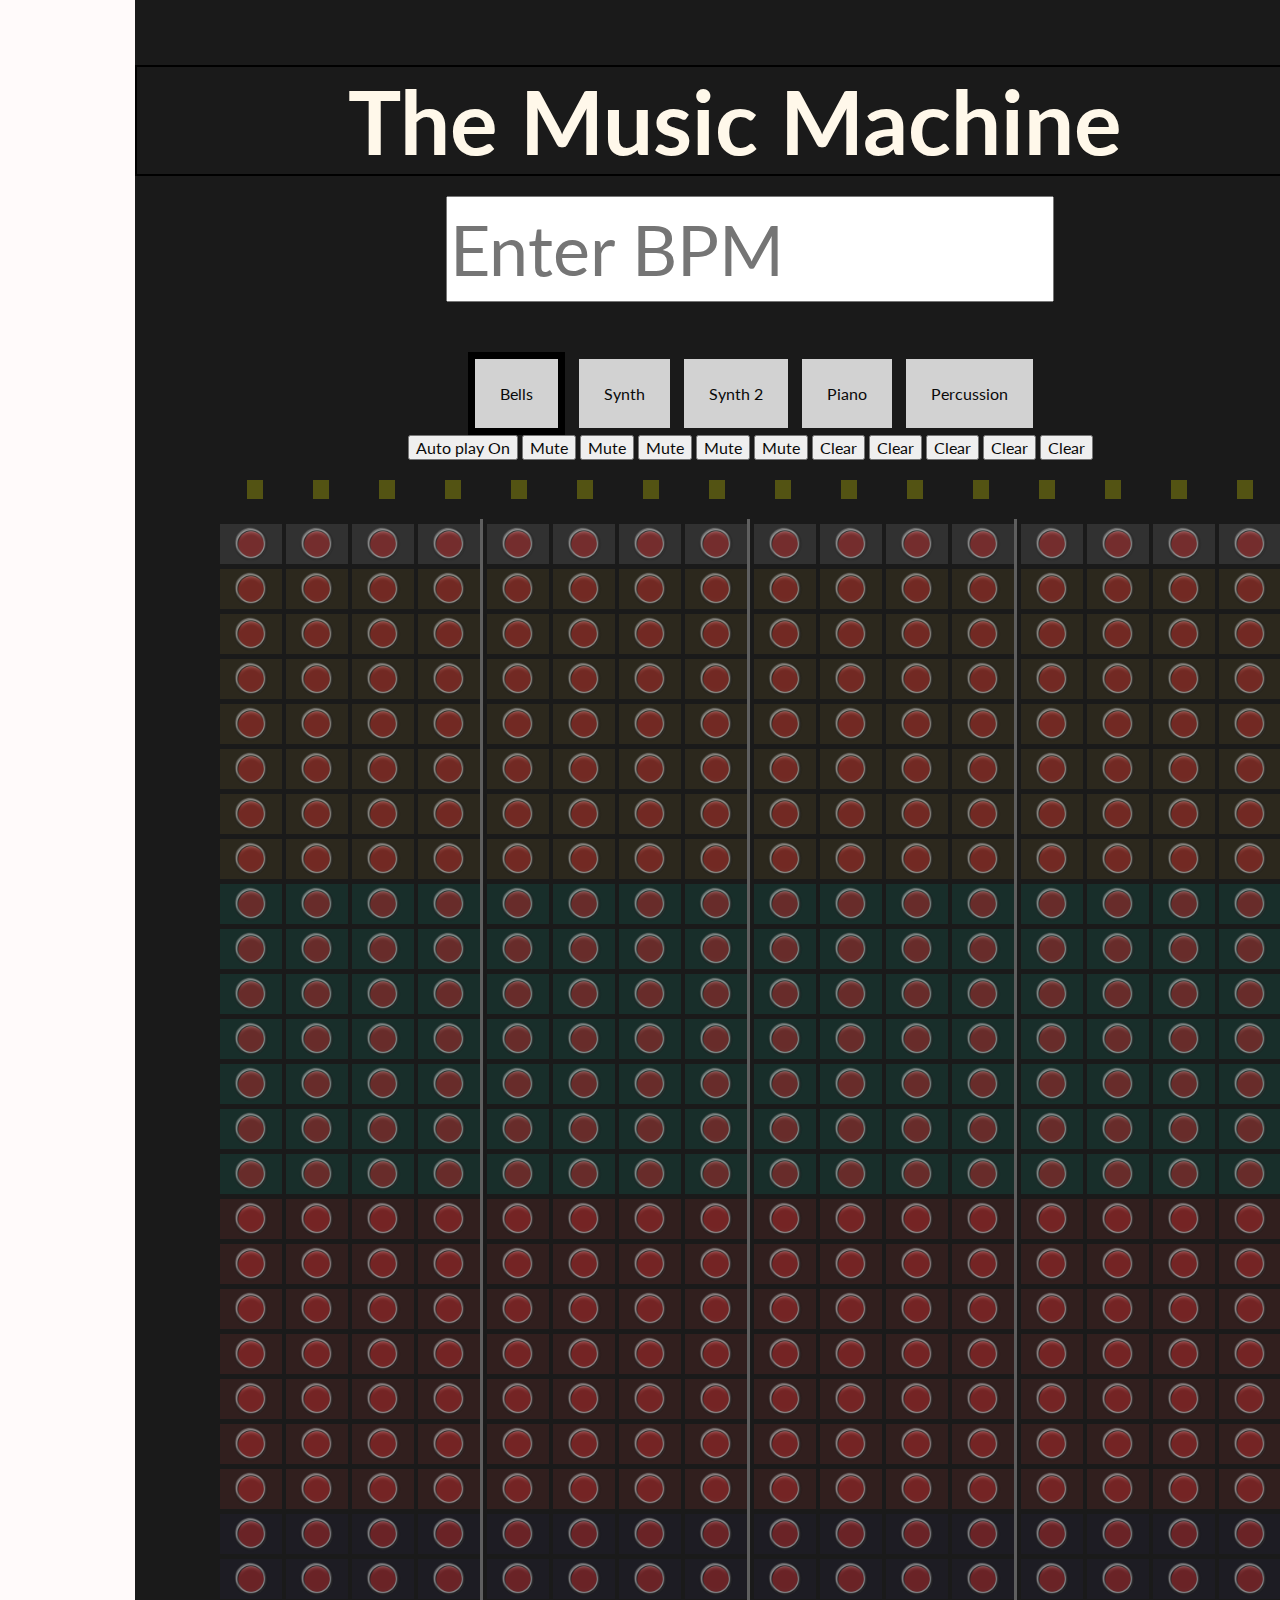
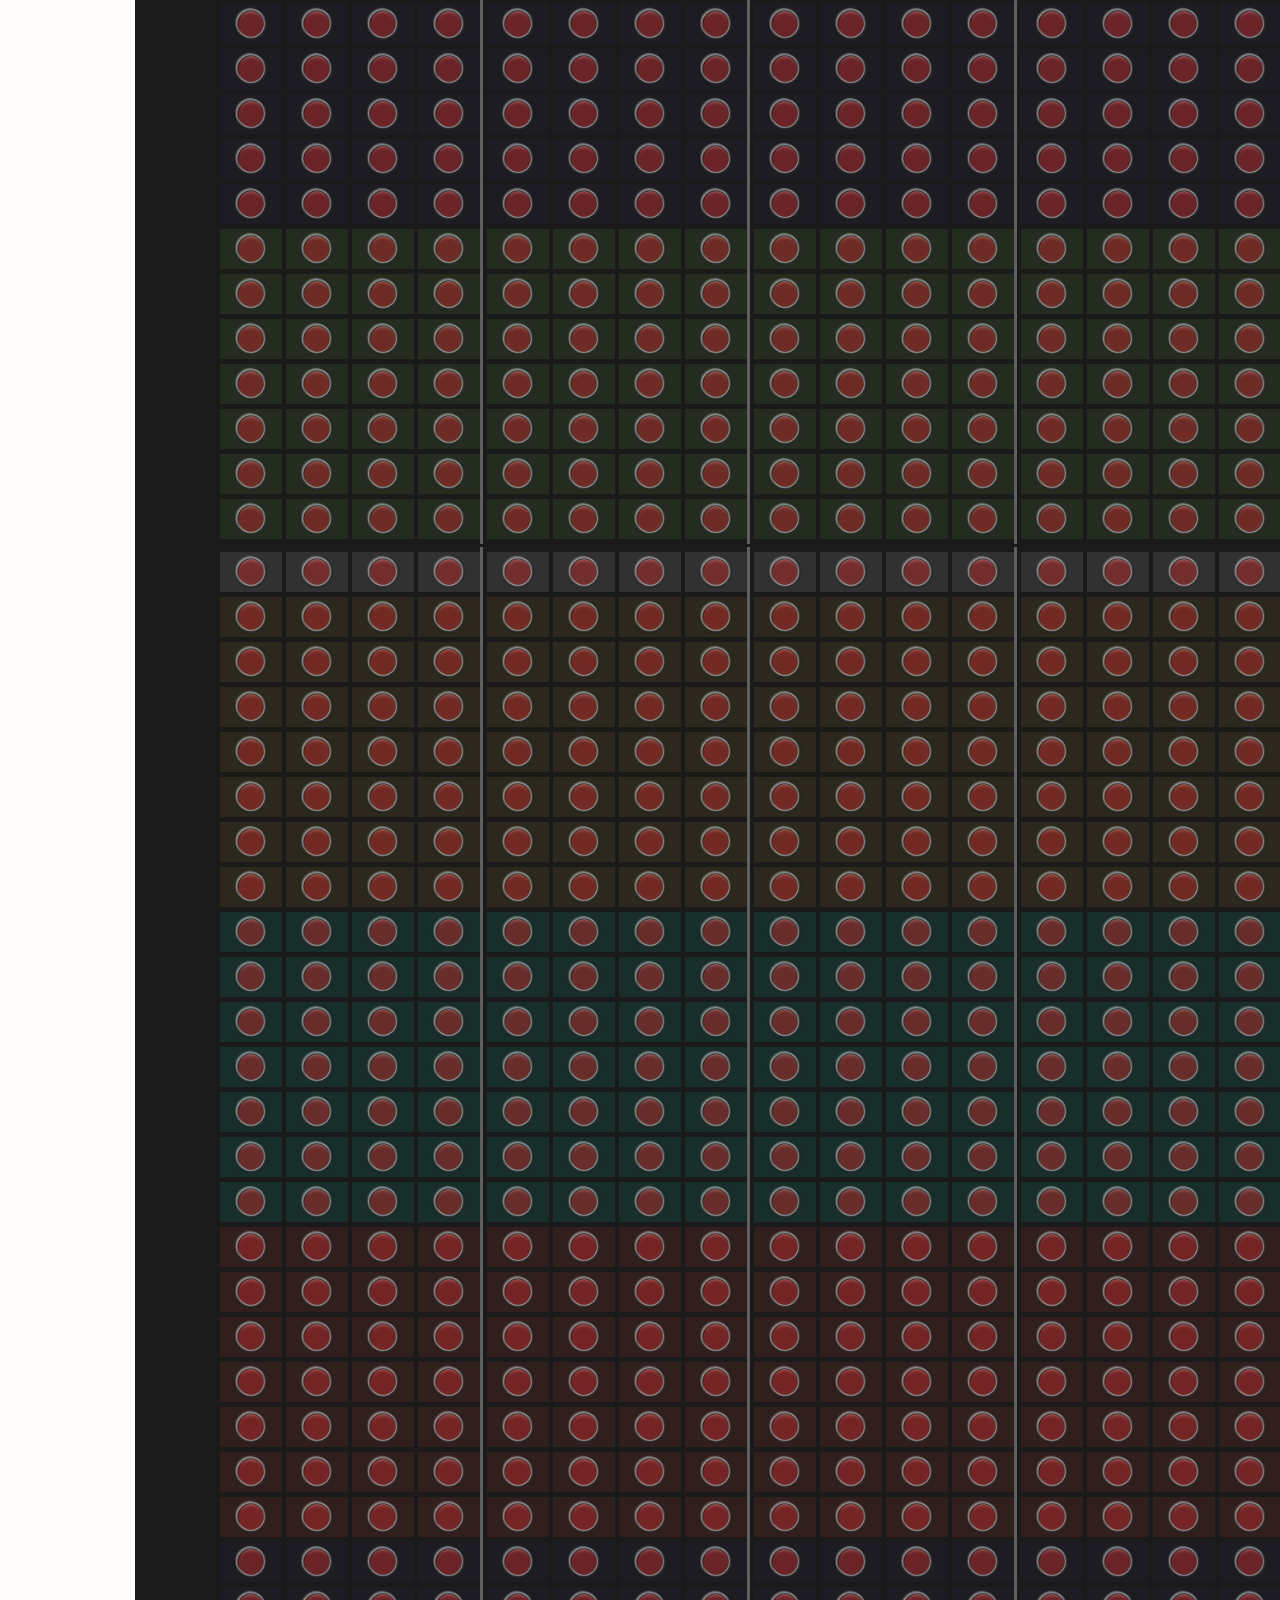
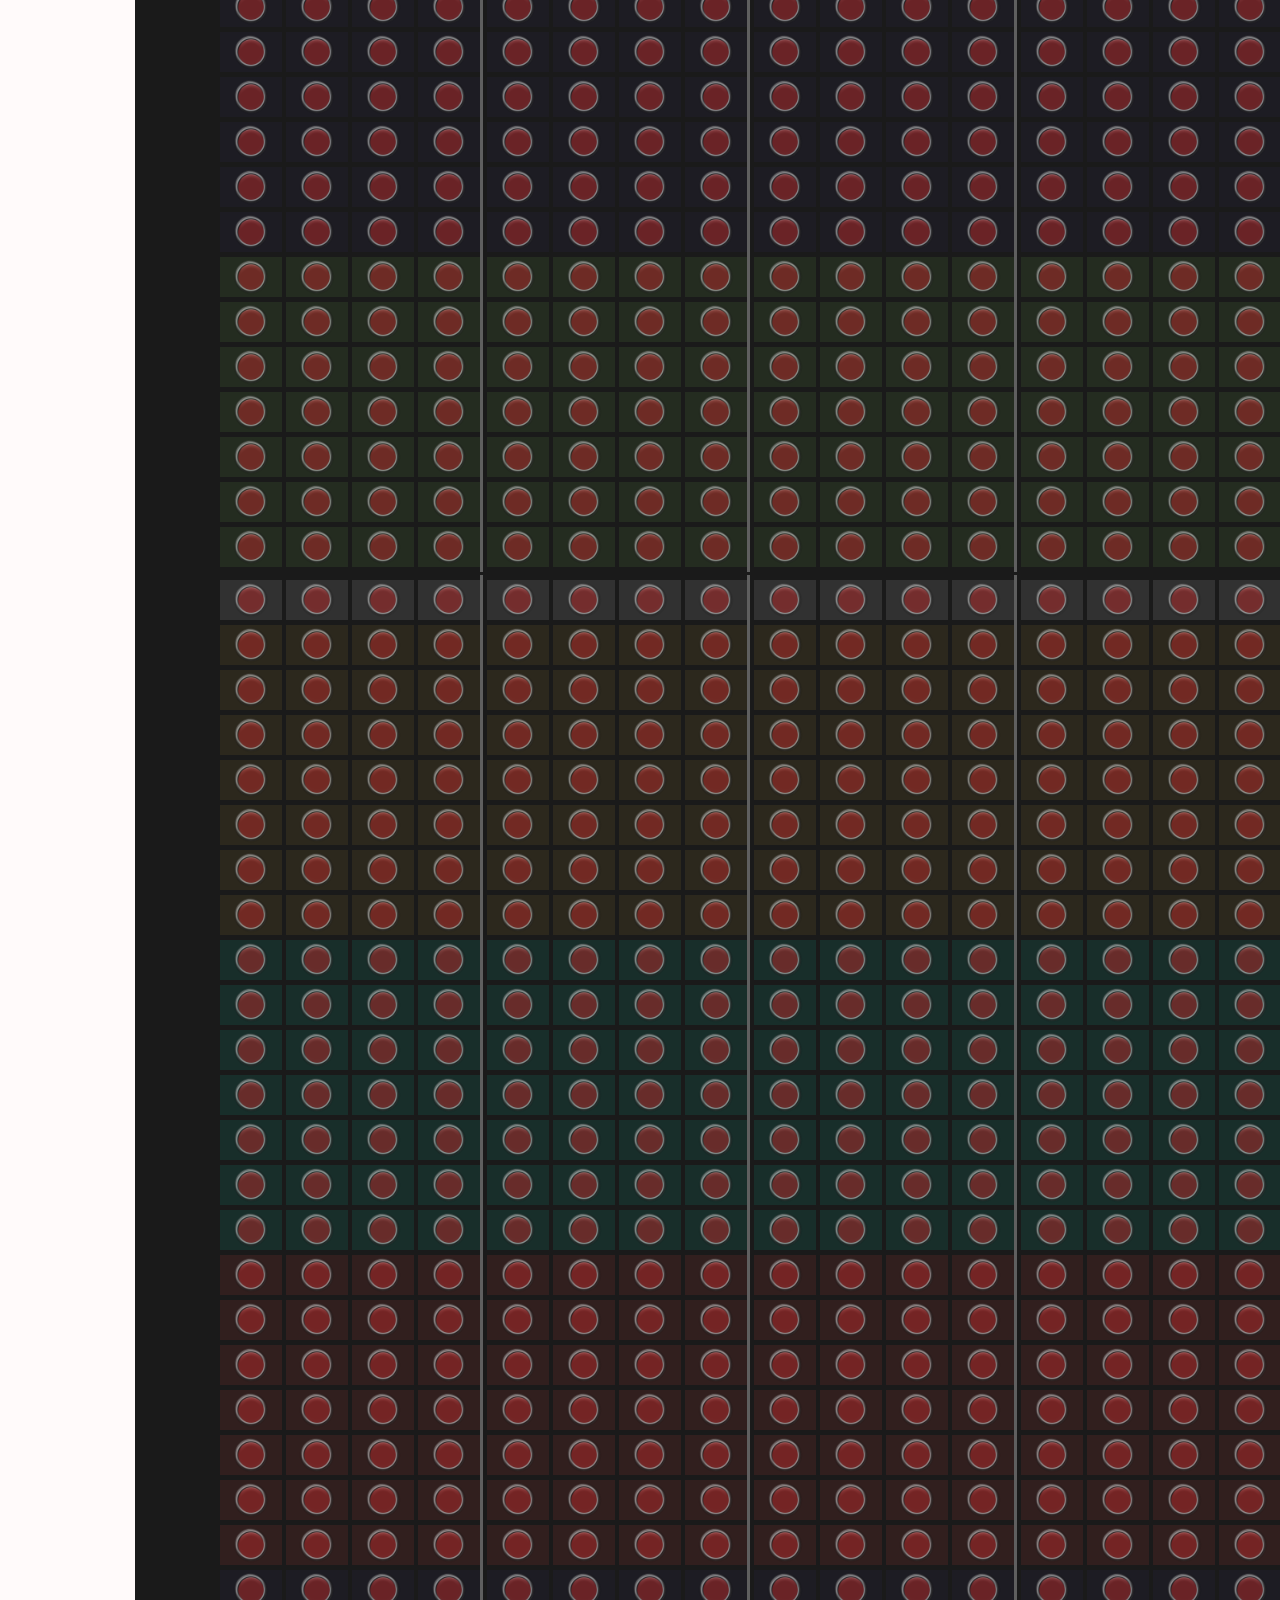
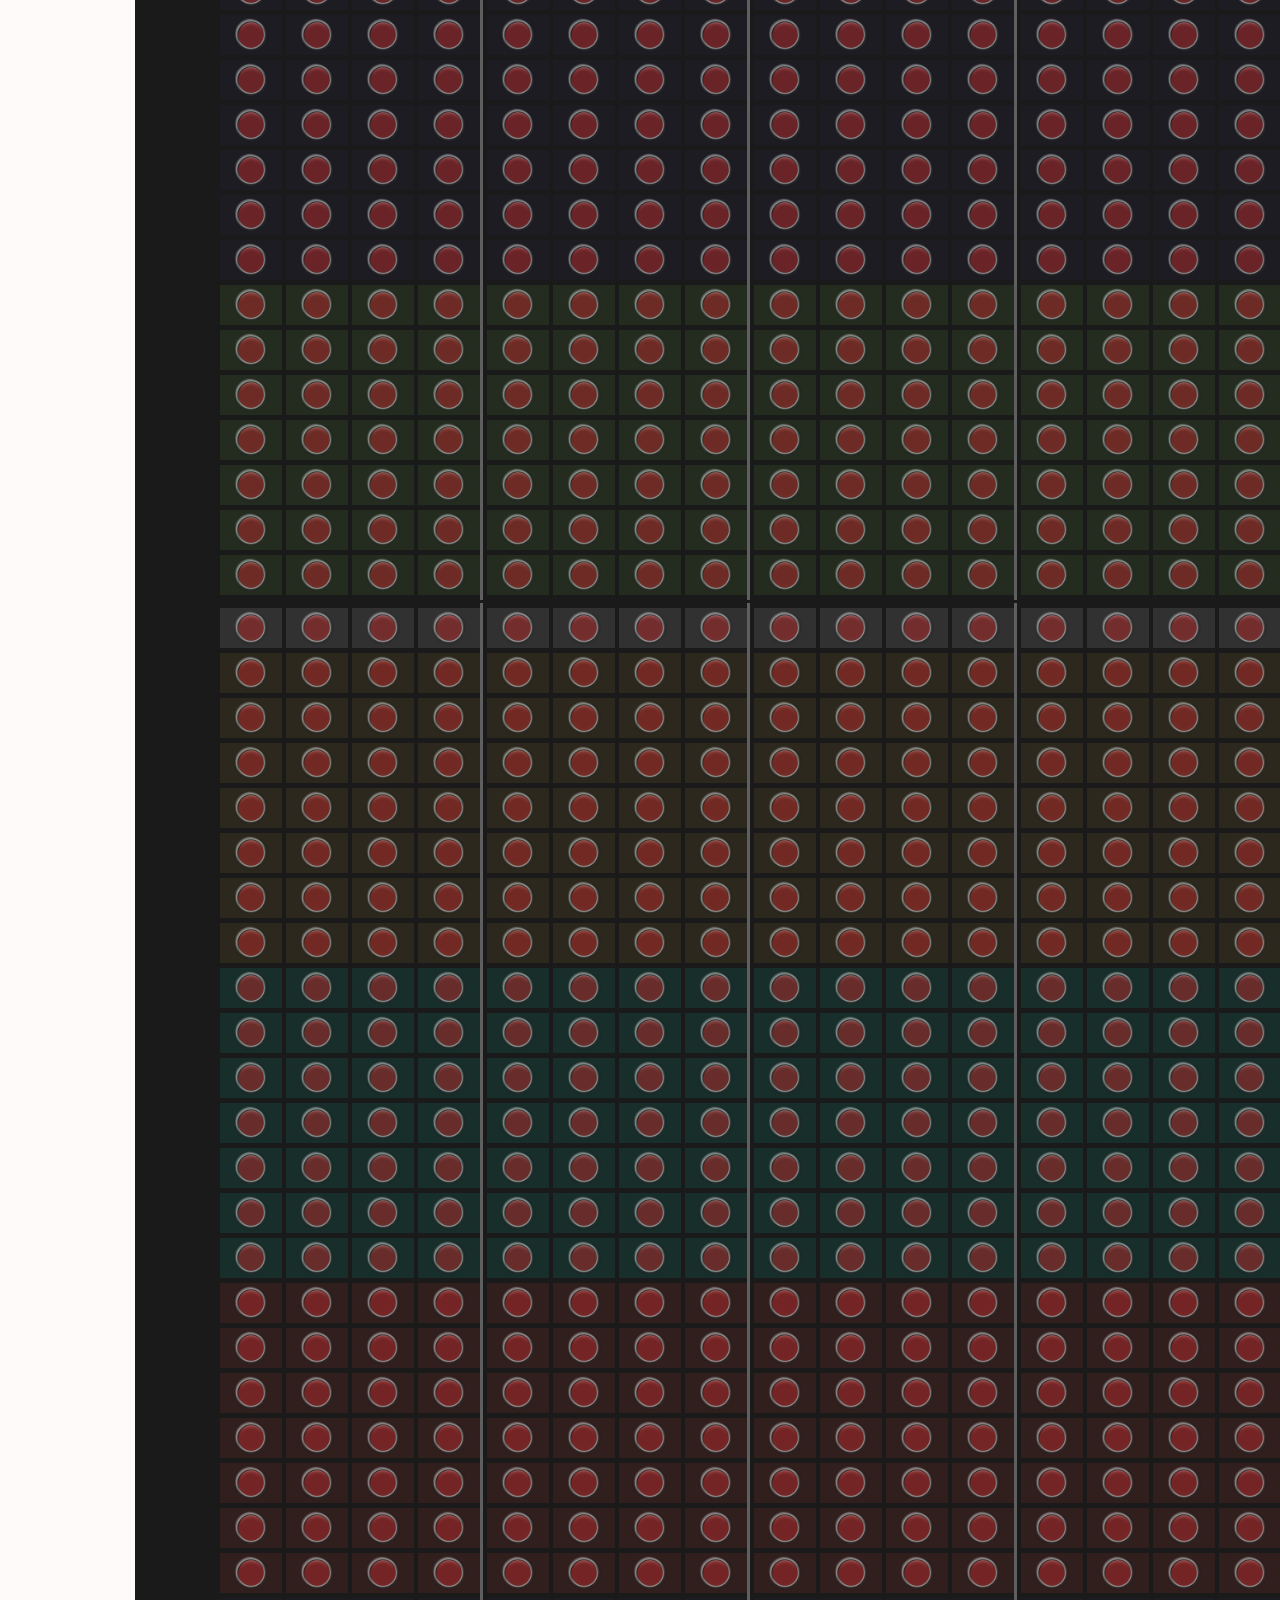
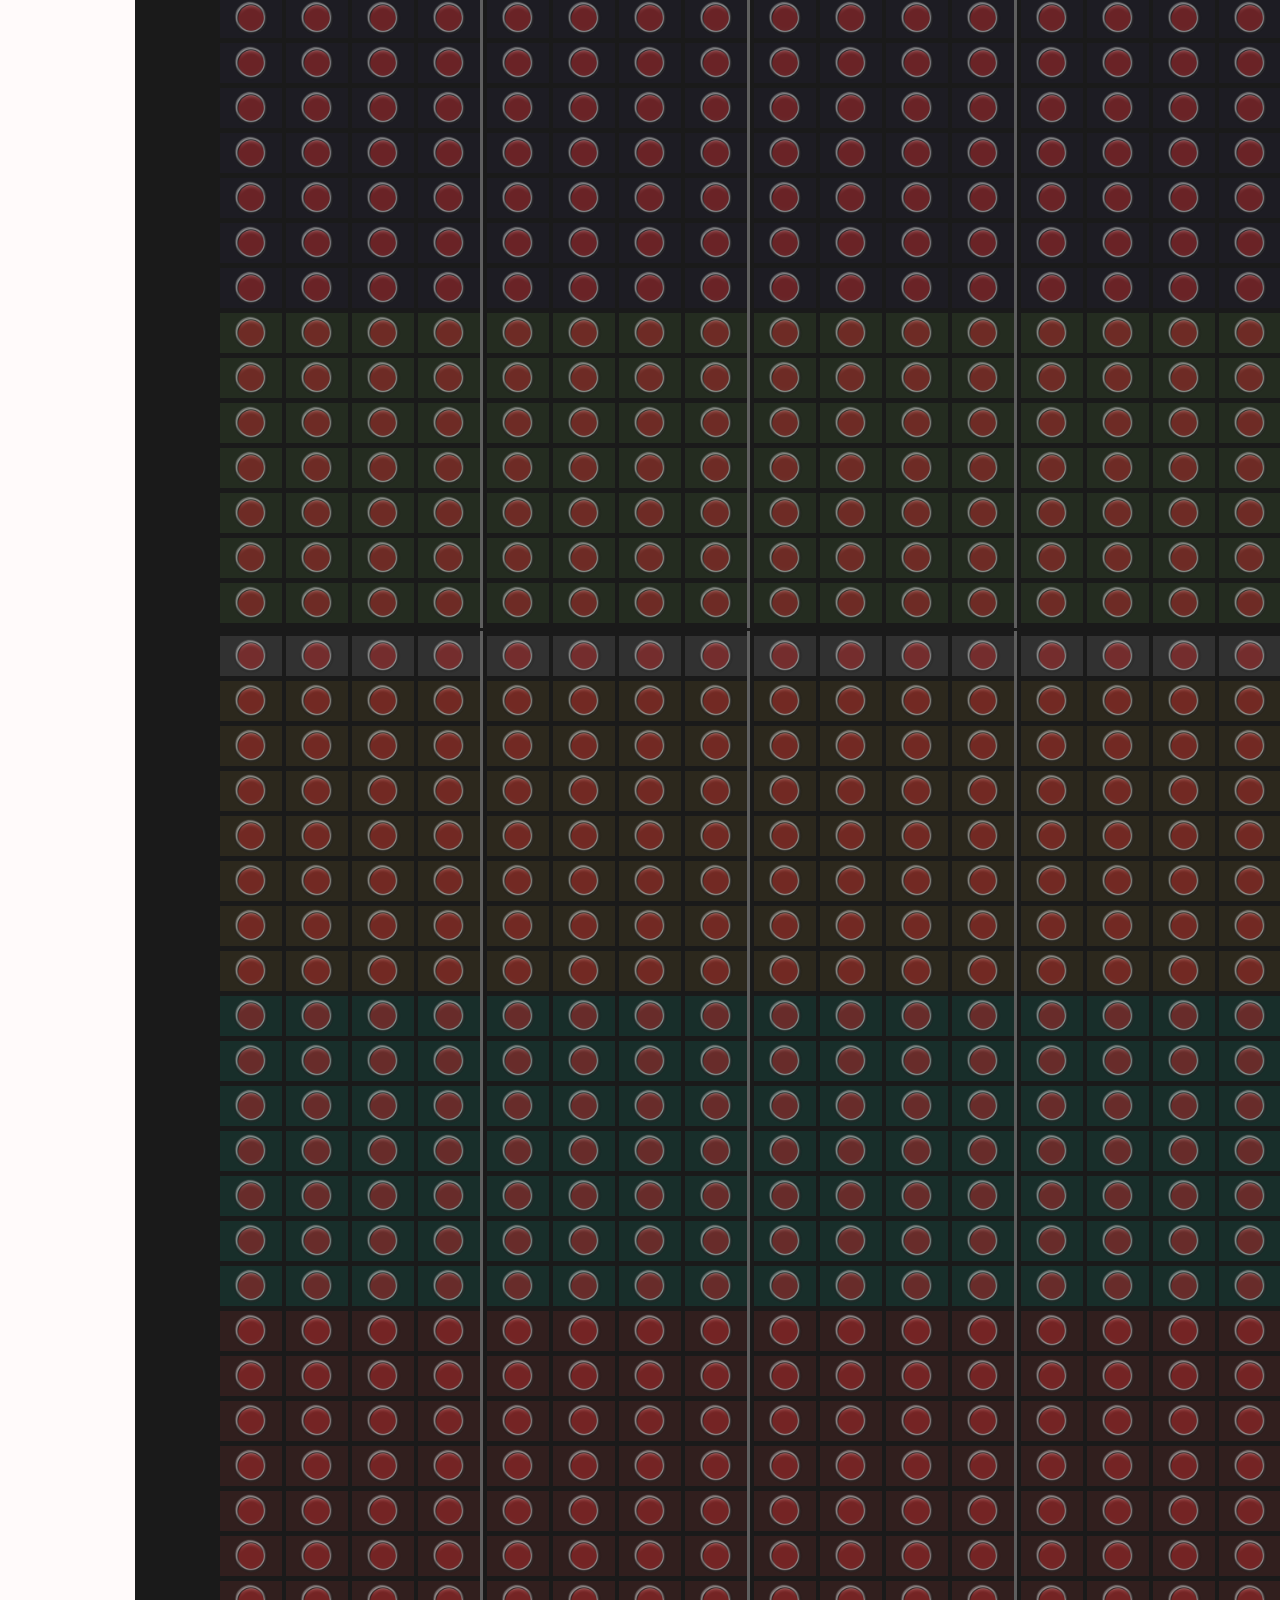
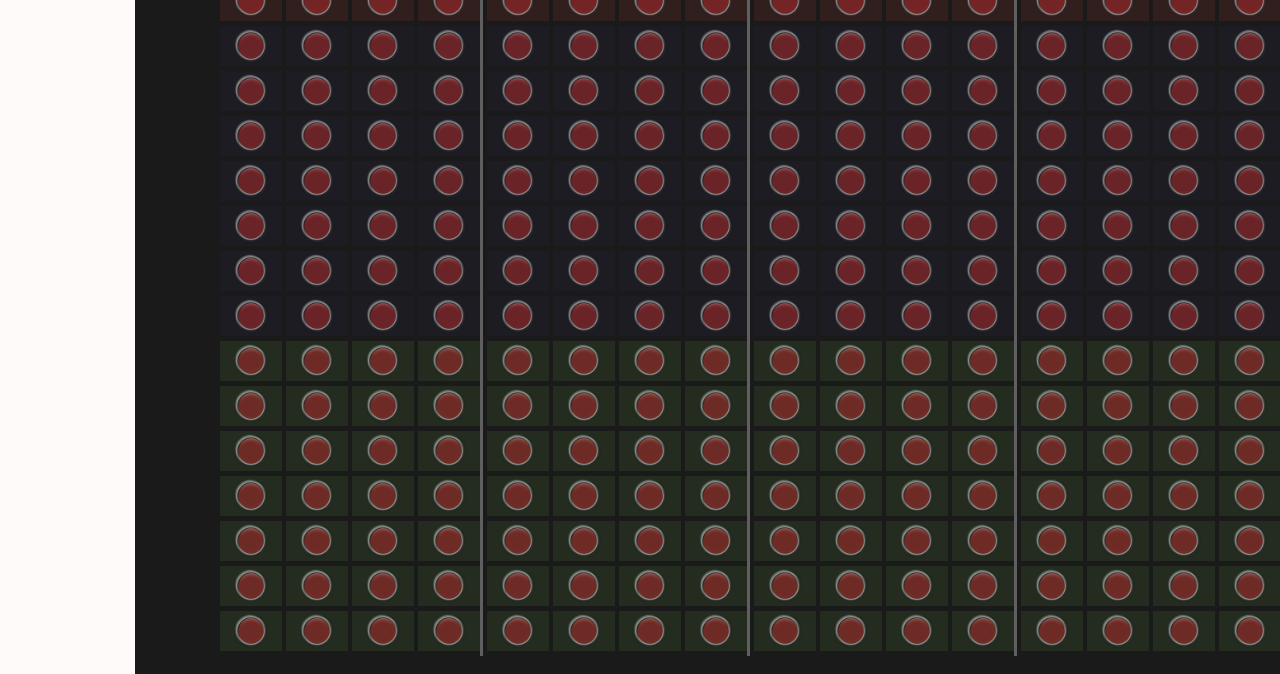
==== commit 225de22d: "Everything works. going to rewrite JS to generate divs" ====
--- a/index.html
+++ b/index.html
@@ -2,6 +2,10 @@
 <html>
 <head>
     <meta charset="UTF-8">
+    <meta property="og:title" content="The Music Machine" />
+<meta property="og:type" content="video.movie" />
+<meta property="og:url" content="http://www.imdb.com/title/tt0117500/" />
+<meta property="og:image" content="http://ia.media-imdb.com/images/rock.jpg" />
     <link href='http://fonts.googleapis.com/css?family=Lato:400,700' rel='stylesheet' type='text/css'>
     
     <link rel="stylesheet" type="text/css" href="normalize.css">
@@ -11,8 +15,10 @@
  
     </head>
 <body>
+
+
  
- <div id="fb-root"></div>
+<div id="fb-root"></div>
 <script>(function(d, s, id) {
   var js, fjs = d.getElementsByTagName(s)[0];
   if (d.getElementById(id)) return;
@@ -46,7 +52,18 @@
              <li class='page_switcher' data-id='page5.html' id='5'>Percussion</li>
          </ul>
       </div>
-      
+                 <button id='auto_play_button'>Auto play <span id='auto_play_span'>On</span></button>
+                 <button id='mute_page1' class='mute' data-id='1'>Mute</button>
+                 <button id='mute_page2' class='mute' data-id='2'>Mute</button>
+                 <button id='mute_page3' class='mute' data-id='3'>Mute</button>
+                 <button id='mute_page4' class='mute' data-id='4'>Mute</button>
+                 <button id='mute_page5' class='mute' data-id='5'>Mute</button>
+                 <button id='clear_page1' class='clear' data-id='1'>Clear</button>
+                 <button id='clear_page2' class='clear' data-id='2'>Clear</button>
+                 <button id='clear_page3' class='clear' data-id='3'>Clear</button>
+                 <button id='clear_page4' class='clear' data-id='4'>Clear</button>
+                 <button id='clear_page5' class='clear' data-id='5'>Clear</button>
+
            <ul id='light_list'>
                <li class='light light1'></li>
                <li class='light light2'></li>
@@ -67,7 +84,6 @@
            </ul>
            
            
-           <button id='auto_play_button'>Auto play <span id='auto_play_span'>On</span></button>
         
 
 
@@ -79,7 +95,7 @@
      
      
      <div id="page1Div" class='page'>
-    <ul class='column' id='column_1'>
+    <ul class='column column_1'>
        <li><div class='square' data-id='0'></div></li>
        <li><div class='square' data-id='1'></div></li>
        <li><div class='square' data-id='2'></div></li>
@@ -119,7 +135,7 @@
 
     </ul>
      
-    <ul class='column' id='column_2'>
+    <ul class='column column_2'>
        <li><div class='square' data-id='36'></div></li>
        <li><div class='square' data-id='37'></div></li>
        <li><div class='square' data-id='38'></div></li>
@@ -158,7 +174,7 @@
        <li><div class='square' data-id='71'></div></li>
     </ul>
        
-    <ul class='column' id='column_3'>
+    <ul class='column column_3'>
        <li><div class='square' data-id='72'></div></li>
        <li><div class='square' data-id='73'></div></li>
        <li><div class='square' data-id='74'></div></li>
@@ -197,7 +213,7 @@
        <li><div class='square' data-id='107'></div></li>
     </ul>
        
-    <ul class='column' id='column_4'>
+    <ul class='column column_4'>
        <li><div class='square' data-id='108'></div></li>
        <li><div class='square' data-id='109'></div></li>
        <li><div class='square' data-id='110'></div></li>
@@ -236,7 +252,7 @@
        <li><div class='square' data-id='143'></div></li>
     </ul>
       
-    <ul class='column' id='column_5'>
+    <ul class='column column_5'>
        <li><div class='square' data-id='144'></div></li>
        <li><div class='square' data-id='145'></div></li>
        <li><div class='square' data-id='146'></div></li>
@@ -275,7 +291,7 @@
        <li><div class='square' data-id='179'></div></li>
     </ul>
        
-    <ul class='column' id='column_6'>
+    <ul class='column column_6'>
        <li><div class='square' data-id='180'></div></li>
        <li><div class='square' data-id='181'></div></li>
        <li><div class='square' data-id='182'></div></li>
@@ -314,7 +330,7 @@
        <li><div class='square' data-id='215'></div></li>
     </ul>
        
-    <ul class='column' id='column_7'>
+    <ul class='column column_7'>
        <li><div class='square' data-id='216'></div></li>
        <li><div class='square' data-id='217'></div></li>
        <li><div class='square' data-id='218'></div></li>
@@ -353,7 +369,7 @@
        <li><div class='square' data-id='251'></div></li>
     </ul>
        
-    <ul class='column' id='column_8'>
+    <ul class='column column_8'>
        <li><div class='square' data-id='252'></div></li>
        <li><div class='square' data-id='253'></div></li>
        <li><div class='square' data-id='254'></div></li>
@@ -392,7 +408,7 @@
        <li><div class='square' data-id='287'></div></li>
     </ul>
        
-    <ul class='column' id='column_9'>
+    <ul class='column column_9'>
        <li><div class='square' data-id='288'></div></li>
        <li><div class='square' data-id='289'></div></li>
        <li><div class='square' data-id='290'></div></li>
@@ -431,7 +447,7 @@
        <li><div class='square' data-id='323'></div></li>
     </ul>
       
-    <ul class='column' id='column_10'>
+    <ul class='column column_10'>
        <li><div class='square' data-id='324'></div></li>
        <li><div class='square' data-id='325'></div></li>
        <li><div class='square' data-id='326'></div></li>
@@ -470,7 +486,7 @@
        <li><div class='square' data-id='359'></div></li>
     </ul>
        
-    <ul class='column' id='column_11'>
+    <ul class='column column_11'>
        <li><div class='square' data-id='360'></div></li>
        <li><div class='square' data-id='361'></div></li>
        <li><div class='square' data-id='362'></div></li>
@@ -509,7 +525,7 @@
        <li><div class='square' data-id='395'></div></li>
     </ul>
        
-    <ul class='column' id='column_12'>
+    <ul class='column column_12'>
        <li><div class='square' data-id='396'></div></li>
        <li><div class='square' data-id='397'></div></li>
        <li><div class='square' data-id='398'></div></li>
@@ -548,7 +564,7 @@
        <li><div class='square' data-id='431'></div></li>
     </ul>
        
-    <ul class='column' id='column_13'>
+    <ul class='column column_13'>
        <li><div class='square' data-id='432'></div></li>
        <li><div class='square' data-id='433'></div></li>
        <li><div class='square' data-id='434'></div></li>
@@ -587,7 +603,7 @@
        <li><div class='square' data-id='467'></div></li>
     </ul>
       
-    <ul class='column' id='column_14'>
+    <ul class='column column_14'>
        <li><div class='square' data-id='468'></div></li>
        <li><div class='square' data-id='469'></div></li>
        <li><div class='square' data-id='470'></div></li>
@@ -626,7 +642,7 @@
        <li><div class='square' data-id='503'></div></li>
     </ul>
        
-    <ul class='column' id='column_15'>
+    <ul class='column column_15'>
        <li><div class='square' data-id='504'></div></li>
        <li><div class='square' data-id='505'></div></li>
        <li><div class='square' data-id='506'></div></li>
@@ -665,7 +681,7 @@
        <li><div class='square' data-id='539'></div></li>
     </ul>
        
-    <ul class='column' id='column_16'>
+    <ul class='column column_16'>
        <li><div class='square' data-id='540'></div></li>
        <li><div class='square' data-id='541'></div></li>
        <li><div class='square' data-id='542'></div></li>
@@ -710,7 +726,7 @@
     
     
     <div id="page2Div" class='page'>
-    <ul class='column' id='column_1'>
+    <ul class='column column_1'>
        
        <li><div class='square' data-id='0'></div></li>
        <li><div class='square' data-id='1'></div></li>
@@ -751,7 +767,7 @@
 
     </ul>
      
-    <ul class='column' id='column_2'>
+    <ul class='column column_2'>
        
        <li><div class='square' data-id='36'></div></li>
        <li><div class='square' data-id='37'></div></li>
@@ -791,7 +807,7 @@
        <li><div class='square' data-id='71'></div></li>
     </ul>
        
-    <ul class='column' id='column_3'>
+    <ul class='column column_3'>
       
        <li><div class='square' data-id='72'></div></li>
        <li><div class='square' data-id='73'></div></li>
@@ -831,7 +847,7 @@
        <li><div class='square' data-id='107'></div></li>
     </ul>
        
-    <ul class='column' id='column_4'>
+    <ul class='column column_4'>
       
        <li><div class='square' data-id='108'></div></li>
        <li><div class='square' data-id='109'></div></li>
@@ -871,7 +887,7 @@
        <li><div class='square' data-id='143'></div></li>
     </ul>
       
-    <ul class='column' id='column_5'>
+    <ul class='column column_5'>
       
        <li><div class='square' data-id='144'></div></li>
        <li><div class='square' data-id='145'></div></li>
@@ -911,7 +927,7 @@
        <li><div class='square' data-id='179'></div></li>
     </ul>
        
-    <ul class='column' id='column_6'>
+    <ul class='column column_6'>
       
        <li><div class='square' data-id='180'></div></li>
        <li><div class='square' data-id='181'></div></li>
@@ -951,7 +967,7 @@
        <li><div class='square' data-id='215'></div></li>
     </ul>
        
-    <ul class='column' id='column_7'>
+    <ul class='column column_7'>
       
        <li><div class='square' data-id='216'></div></li>
        <li><div class='square' data-id='217'></div></li>
@@ -991,7 +1007,7 @@
        <li><div class='square' data-id='251'></div></li>
     </ul>
        
-    <ul class='column' id='column_8'>
+    <ul class='column column_8'>
       
        <li><div class='square' data-id='252'></div></li>
        <li><div class='square' data-id='253'></div></li>
@@ -1031,7 +1047,7 @@
        <li><div class='square' data-id='287'></div></li>
     </ul>
        
-    <ul class='column' id='column_9'>
+    <ul class='column column_9'>
       
        <li><div class='square' data-id='288'></div></li>
        <li><div class='square' data-id='289'></div></li>
@@ -1071,7 +1087,7 @@
        <li><div class='square' data-id='323'></div></li>
     </ul>
       
-    <ul class='column' id='column_10'>
+    <ul class='column column_10'>
       
        <li><div class='square' data-id='324'></div></li>
        <li><div class='square' data-id='325'></div></li>
@@ -1111,7 +1127,7 @@
        <li><div class='square' data-id='359'></div></li>
     </ul>
        
-    <ul class='column' id='column_11'>
+    <ul class='column column_11'>
       
        <li><div class='square' data-id='360'></div></li>
        <li><div class='square' data-id='361'></div></li>
@@ -1151,7 +1167,7 @@
        <li><div class='square' data-id='395'></div></li>
     </ul>
        
-    <ul class='column' id='column_12'>
+    <ul class='column column_12'>
       
        <li><div class='square' data-id='396'></div></li>
        <li><div class='square' data-id='397'></div></li>
@@ -1191,7 +1207,7 @@
        <li><div class='square' data-id='431'></div></li>
     </ul>
        
-    <ul class='column' id='column_13'>
+    <ul class='column column_13'>
       
        <li><div class='square' data-id='432'></div></li>
        <li><div class='square' data-id='433'></div></li>
@@ -1231,7 +1247,7 @@
        <li><div class='square' data-id='467'></div></li>
     </ul>
       
-    <ul class='column' id='column_14'>
+    <ul class='column column_14'>
       
        <li><div class='square' data-id='468'></div></li>
        <li><div class='square' data-id='469'></div></li>
@@ -1271,7 +1287,7 @@
        <li><div class='square' data-id='503'></div></li>
     </ul>
        
-    <ul class='column' id='column_15'>
+    <ul class='column column_15'>
       
        <li><div class='square' data-id='504'></div></li>
        <li><div class='square' data-id='505'></div></li>
@@ -1311,7 +1327,7 @@
        <li><div class='square' data-id='539'></div></li>
     </ul>
        
-    <ul class='column' id='column_16'>
+    <ul class='column column_16'>
       
        <li><div class='square' data-id='540'></div></li>
        <li><div class='square' data-id='541'></div></li>
@@ -1355,7 +1371,7 @@
     
     
     <div id="page3Div" class='page'>
-    <ul class='column' id='column_1'>
+    <ul class='column column_1'>
        
        <li><div class='square' data-id='0'></div></li>
        <li><div class='square' data-id='1'></div></li>
@@ -1396,7 +1412,7 @@
 
     </ul>
      
-    <ul class='column' id='column_2'>
+    <ul class='column column_2'>
        
        <li><div class='square' data-id='36'></div></li>
        <li><div class='square' data-id='37'></div></li>
@@ -1436,7 +1452,7 @@
        <li><div class='square' data-id='71'></div></li>
     </ul>
        
-    <ul class='column' id='column_3'>
+    <ul class='column column_3'>
       
        <li><div class='square' data-id='72'></div></li>
        <li><div class='square' data-id='73'></div></li>
@@ -1476,7 +1492,7 @@
        <li><div class='square' data-id='107'></div></li>
     </ul>
        
-    <ul class='column' id='column_4'>
+    <ul class='column column_4'>
       
        <li><div class='square' data-id='108'></div></li>
        <li><div class='square' data-id='109'></div></li>
@@ -1516,7 +1532,7 @@
        <li><div class='square' data-id='143'></div></li>
     </ul>
       
-    <ul class='column' id='column_5'>
+    <ul class='column column_5'>
       
        <li><div class='square' data-id='144'></div></li>
        <li><div class='square' data-id='145'></div></li>
@@ -1556,7 +1572,7 @@
        <li><div class='square' data-id='179'></div></li>
     </ul>
        
-    <ul class='column' id='column_6'>
+    <ul class='column column_6'>
       
        <li><div class='square' data-id='180'></div></li>
        <li><div class='square' data-id='181'></div></li>
@@ -1596,7 +1612,7 @@
        <li><div class='square' data-id='215'></div></li>
     </ul>
        
-    <ul class='column' id='column_7'>
+    <ul class='column column_7'>
       
        <li><div class='square' data-id='216'></div></li>
        <li><div class='square' data-id='217'></div></li>
@@ -1636,7 +1652,7 @@
        <li><div class='square' data-id='251'></div></li>
     </ul>
        
-    <ul class='column' id='column_8'>
+    <ul class='column column_8'>
       
        <li><div class='square' data-id='252'></div></li>
        <li><div class='square' data-id='253'></div></li>
@@ -1676,7 +1692,7 @@
        <li><div class='square' data-id='287'></div></li>
     </ul>
        
-    <ul class='column' id='column_9'>
+    <ul class='column column_9'>
       
        <li><div class='square' data-id='288'></div></li>
        <li><div class='square' data-id='289'></div></li>
@@ -1716,7 +1732,7 @@
        <li><div class='square' data-id='323'></div></li>
     </ul>
       
-    <ul class='column' id='column_10'>
+    <ul class='column column_10'>
       
        <li><div class='square' data-id='324'></div></li>
        <li><div class='square' data-id='325'></div></li>
@@ -1756,7 +1772,7 @@
        <li><div class='square' data-id='359'></div></li>
     </ul>
        
-    <ul class='column' id='column_11'>
+    <ul class='column column_11'>
       
        <li><div class='square' data-id='360'></div></li>
        <li><div class='square' data-id='361'></div></li>
@@ -1796,7 +1812,7 @@
        <li><div class='square' data-id='395'></div></li>
     </ul>
        
-    <ul class='column' id='column_12'>
+    <ul class='column column_12'>
       
        <li><div class='square' data-id='396'></div></li>
        <li><div class='square' data-id='397'></div></li>
@@ -1836,7 +1852,7 @@
        <li><div class='square' data-id='431'></div></li>
     </ul>
        
-    <ul class='column' id='column_13'>
+    <ul class='column column_13'>
       
        <li><div class='square' data-id='432'></div></li>
        <li><div class='square' data-id='433'></div></li>
@@ -1876,7 +1892,7 @@
        <li><div class='square' data-id='467'></div></li>
     </ul>
       
-    <ul class='column' id='column_14'>
+    <ul class='column column_14'>
       
        <li><div class='square' data-id='468'></div></li>
        <li><div class='square' data-id='469'></div></li>
@@ -1916,7 +1932,7 @@
        <li><div class='square' data-id='503'></div></li>
     </ul>
        
-    <ul class='column' id='column_15'>
+    <ul class='column column_15'>
       
        <li><div class='square' data-id='504'></div></li>
        <li><div class='square' data-id='505'></div></li>
@@ -1956,7 +1972,7 @@
        <li><div class='square' data-id='539'></div></li>
     </ul>
        
-    <ul class='column' id='column_16'>
+    <ul class='column column_16'>
       
        <li><div class='square' data-id='540'></div></li>
        <li><div class='square' data-id='541'></div></li>
@@ -2000,7 +2016,7 @@
     
     
     <div id="page4Div" class='page'>
-    <ul class='column' id='column_1'>
+    <ul class='column column_1'>
        
        <li><div class='square' data-id='0'></div></li>
        <li><div class='square' data-id='1'></div></li>
@@ -2041,7 +2057,7 @@
 
     </ul>
      
-    <ul class='column' id='column_2'>
+    <ul class='column column_2'>
        
        <li><div class='square' data-id='36'></div></li>
        <li><div class='square' data-id='37'></div></li>
@@ -2081,7 +2097,7 @@
        <li><div class='square' data-id='71'></div></li>
     </ul>
        
-    <ul class='column' id='column_3'>
+    <ul class='column column_3'>
       
        <li><div class='square' data-id='72'></div></li>
        <li><div class='square' data-id='73'></div></li>
@@ -2121,7 +2137,7 @@
        <li><div class='square' data-id='107'></div></li>
     </ul>
        
-    <ul class='column' id='column_4'>
+    <ul class='column column_4'>
       
        <li><div class='square' data-id='108'></div></li>
        <li><div class='square' data-id='109'></div></li>
@@ -2161,7 +2177,7 @@
        <li><div class='square' data-id='143'></div></li>
     </ul>
       
-    <ul class='column' id='column_5'>
+    <ul class='column column_5'>
       
        <li><div class='square' data-id='144'></div></li>
        <li><div class='square' data-id='145'></div></li>
@@ -2201,7 +2217,7 @@
        <li><div class='square' data-id='179'></div></li>
     </ul>
        
-    <ul class='column' id='column_6'>
+    <ul class='column column_6'>
       
        <li><div class='square' data-id='180'></div></li>
        <li><div class='square' data-id='181'></div></li>
@@ -2241,7 +2257,7 @@
        <li><div class='square' data-id='215'></div></li>
     </ul>
        
-    <ul class='column' id='column_7'>
+    <ul class='column column_7'>
       
        <li><div class='square' data-id='216'></div></li>
        <li><div class='square' data-id='217'></div></li>
@@ -2281,7 +2297,7 @@
        <li><div class='square' data-id='251'></div></li>
     </ul>
        
-    <ul class='column' id='column_8'>
+    <ul class='column column_8'>
       
        <li><div class='square' data-id='252'></div></li>
        <li><div class='square' data-id='253'></div></li>
@@ -2321,7 +2337,7 @@
        <li><div class='square' data-id='287'></div></li>
     </ul>
        
-    <ul class='column' id='column_9'>
+    <ul class='column column_9'>
       
        <li><div class='square' data-id='288'></div></li>
        <li><div class='square' data-id='289'></div></li>
@@ -2361,7 +2377,7 @@
        <li><div class='square' data-id='323'></div></li>
     </ul>
       
-    <ul class='column' id='column_10'>
+    <ul class='column column_10'>
       
        <li><div class='square' data-id='324'></div></li>
        <li><div class='square' data-id='325'></div></li>
@@ -2401,7 +2417,7 @@
        <li><div class='square' data-id='359'></div></li>
     </ul>
        
-    <ul class='column' id='column_11'>
+    <ul class='column column_11'>
       
        <li><div class='square' data-id='360'></div></li>
        <li><div class='square' data-id='361'></div></li>
@@ -2441,7 +2457,7 @@
        <li><div class='square' data-id='395'></div></li>
     </ul>
        
-    <ul class='column' id='column_12'>
+    <ul class='column column_12'>
       
        <li><div class='square' data-id='396'></div></li>
        <li><div class='square' data-id='397'></div></li>
@@ -2481,7 +2497,7 @@
        <li><div class='square' data-id='431'></div></li>
     </ul>
        
-    <ul class='column' id='column_13'>
+    <ul class='column column_13'>
       
        <li><div class='square' data-id='432'></div></li>
        <li><div class='square' data-id='433'></div></li>
@@ -2521,7 +2537,7 @@
        <li><div class='square' data-id='467'></div></li>
     </ul>
       
-    <ul class='column' id='column_14'>
+    <ul class='column column_14'>
       
        <li><div class='square' data-id='468'></div></li>
        <li><div class='square' data-id='469'></div></li>
@@ -2561,7 +2577,7 @@
        <li><div class='square' data-id='503'></div></li>
     </ul>
        
-    <ul class='column' id='column_15'>
+    <ul class='column column_15'>
       
        <li><div class='square' data-id='504'></div></li>
        <li><div class='square' data-id='505'></div></li>
@@ -2601,7 +2617,7 @@
        <li><div class='square' data-id='539'></div></li>
     </ul>
        
-    <ul class='column' id='column_16'>
+    <ul class='column column_16'>
       
        <li><div class='square' data-id='540'></div></li>
        <li><div class='square' data-id='541'></div></li>
@@ -2644,7 +2660,7 @@
     
     
     <div id="page5Div" class='page'>
-    <ul class='column' id='column_1'>
+    <ul class='column column_1'>
        
        <li><div class='square' data-id='0'></div></li>
        <li><div class='square' data-id='1'></div></li>
@@ -2685,7 +2701,7 @@
 
     </ul>
      
-    <ul class='column' id='column_2'>
+    <ul class='column column_2'>
        
        <li><div class='square' data-id='36'></div></li>
        <li><div class='square' data-id='37'></div></li>
@@ -2725,7 +2741,7 @@
        <li><div class='square' data-id='71'></div></li>
     </ul>
        
-    <ul class='column' id='column_3'>
+    <ul class='column column_3'>
       
        <li><div class='square' data-id='72'></div></li>
        <li><div class='square' data-id='73'></div></li>
@@ -2765,7 +2781,7 @@
        <li><div class='square' data-id='107'></div></li>
     </ul>
        
-    <ul class='column' id='column_4'>
+    <ul class='column column_4'>
       
        <li><div class='square' data-id='108'></div></li>
        <li><div class='square' data-id='109'></div></li>
@@ -2805,7 +2821,7 @@
        <li><div class='square' data-id='143'></div></li>
     </ul>
       
-    <ul class='column' id='column_5'>
+    <ul class='column column_5'>
       
        <li><div class='square' data-id='144'></div></li>
        <li><div class='square' data-id='145'></div></li>
@@ -2845,7 +2861,7 @@
        <li><div class='square' data-id='179'></div></li>
     </ul>
        
-    <ul class='column' id='column_6'>
+    <ul class='column column_6'>
       
        <li><div class='square' data-id='180'></div></li>
        <li><div class='square' data-id='181'></div></li>
@@ -2885,7 +2901,7 @@
        <li><div class='square' data-id='215'></div></li>
     </ul>
        
-    <ul class='column' id='column_7'>
+    <ul class='column column_7'>
       
        <li><div class='square' data-id='216'></div></li>
        <li><div class='square' data-id='217'></div></li>
@@ -2925,7 +2941,7 @@
        <li><div class='square' data-id='251'></div></li>
     </ul>
        
-    <ul class='column' id='column_8'>
+    <ul class='column column_8'>
       
        <li><div class='square' data-id='252'></div></li>
        <li><div class='square' data-id='253'></div></li>
@@ -2965,7 +2981,7 @@
        <li><div class='square' data-id='287'></div></li>
     </ul>
        
-    <ul class='column' id='column_9'>
+    <ul class='column column_9'>
       
        <li><div class='square' data-id='288'></div></li>
        <li><div class='square' data-id='289'></div></li>
@@ -3005,7 +3021,7 @@
        <li><div class='square' data-id='323'></div></li>
     </ul>
       
-    <ul class='column' id='column_10'>
+    <ul class='column column_10'>
       
        <li><div class='square' data-id='324'></div></li>
        <li><div class='square' data-id='325'></div></li>
@@ -3045,7 +3061,7 @@
        <li><div class='square' data-id='359'></div></li>
     </ul>
        
-    <ul class='column' id='column_11'>
+    <ul class='column column_11'>
       
        <li><div class='square' data-id='360'></div></li>
        <li><div class='square' data-id='361'></div></li>
@@ -3085,7 +3101,7 @@
        <li><div class='square' data-id='395'></div></li>
     </ul>
        
-    <ul class='column' id='column_12'>
+    <ul class='column column_12'>
       
        <li><div class='square' data-id='396'></div></li>
        <li><div class='square' data-id='397'></div></li>
@@ -3125,7 +3141,7 @@
        <li><div class='square' data-id='431'></div></li>
     </ul>
        
-    <ul class='column' id='column_13'>
+    <ul class='column column_13'>
       
        <li><div class='square' data-id='432'></div></li>
        <li><div class='square' data-id='433'></div></li>
@@ -3165,7 +3181,7 @@
        <li><div class='square' data-id='467'></div></li>
     </ul>
       
-    <ul class='column' id='column_14'>
+    <ul class='column column_14'>
       
        <li><div class='square' data-id='468'></div></li>
        <li><div class='square' data-id='469'></div></li>
@@ -3205,7 +3221,7 @@
        <li><div class='square' data-id='503'></div></li>
     </ul>
        
-    <ul class='column' id='column_15'>
+    <ul class='column column_15'>
       
        <li><div class='square' data-id='504'></div></li>
        <li><div class='square' data-id='505'></div></li>
@@ -3245,7 +3261,7 @@
        <li><div class='square' data-id='539'></div></li>
     </ul>
        
-    <ul class='column' id='column_16'>
+    <ul class='column column_16'>
       
        <li><div class='square' data-id='540'></div></li>
        <li><div class='square' data-id='541'></div></li>
@@ -3288,47 +3304,10 @@
      
      
      
-     
-     
-     
-     
-     
-     
-     
-     
-     
-     
-     
-     
-     
-     
-     
-     
-     
-     
-     
-     
-     
-     
-     
-     
-     
-     
-     
-     
-     
-     
-     
-     
-     
-     
-     
-     
-     
-   
+
       </div> <!-- page_container -->
-       
-       <div class="fb-share-button" data-href="https://developers.facebook.com/docs/plugins/" data-layout="button_count"></div>
+      
+      <div class="fb-share-button" data-href="https://developers.facebook.com/docs/plugins/" data-layout="button"></div>
        
    </div> <!-- playArea -->
    
--- a/stylesheet.css
+++ b/stylesheet.css
@@ -12,12 +12,12 @@
 
 #page_wrapper {
     width: 1500px;
-    background-color: rgba(225, 198, 143, .7);
+    background-color: snow;
     margin: 0 auto;    
 }
 
 /******************
-BUTTON
+SQUARES
 ********************/
 .square {
     width: 40px;
@@ -65,6 +65,23 @@
     opacity: 1;
 }
 
+
+/******************
+BUTTONS
+********************/
+
+.pauseButton {
+    background-image: url(img/pause_icon.png);
+    background-repeat: no-repeat;
+    width: 250px;
+    height: 130px;
+    font-size: 48px;
+    z-index: 30px;
+}
+
+.play {
+    background-image: url(img/play_icon.png);
+}
 
 #bigDiv {
     width: 400px;
@@ -108,13 +125,14 @@
     min-width: 800px;
     width: 1200px;
     padding: 15px; 
-    background-color: rgba(99, 68, 8, .9);
-}
-
-
-#column_1 {
-    background-color: none;
-}
+    background-color: rgba(1,1,1, 0.9);
+}
+
+
+/******************
+SOUND BANKS
+********************/
+
 
 
 .instrument_selector {
@@ -151,18 +169,7 @@
     border: 7px solid black;
 }
 
-.pauseButton {
-    background-image: url(img/pause_icon.png);
-    background-repeat: no-repeat;
-    width: 250px;
-    height: 130px;
-    font-size: 48px;
-    z-index: 30px;
-}
-
-.play {
-    background-image: url(img/play_icon.png);
-}
+
 
 #BPMInput {
     position: relative;
@@ -182,16 +189,20 @@
     color: snow;
 }
 
+/******************
+LIGHTS
+********************/
+
 #light_list  {
-    border: 2px solid black;
     width: 100%;
-}
-
+    margin-top: 20px;
+}
 
 #light_list li {
     display: inline;
     margin: 25px;
     height: 10px;
+    width: 20px;
 }
 
 
@@ -200,3 +211,88 @@
     background-color: yellow;
     opacity: .25;
 }
+
+
+
+.button_off {
+    opacity: .2;
+}
+
+
+
+
+/************
+column styling
+*************/
+
+
+#page_container .column:nth-child(4n){
+    border-right: 3px solid rgba(255,255,255,.3);
+}
+#page_container .column:last-child {
+    border-right: none;
+}
+
+.column li:nth-child(36),
+.column li:nth-child(35),
+.column li:nth-child(34),
+.column li:nth-child(33),
+.column li:nth-child(32),
+.column li:nth-child(31),
+.column li:nth-child(30) {
+     background-color: rgba(130, 207, 93, 0.1);
+}
+
+.column li:nth-child(29),
+.column li:nth-child(28),
+.column li:nth-child(27),
+.column li:nth-child(26),
+.column li:nth-child(25),
+.column li:nth-child(24),
+.column li:nth-child(23) {
+     background-color: rgba(63, 53, 120, 0.1);
+}
+
+.column li:nth-child(22),
+.column li:nth-child(21),
+.column li:nth-child(20),
+.column li:nth-child(19),
+.column li:nth-child(18),
+.column li:nth-child(17),
+.column li:nth-child(16) {
+     background-color: rgba(255, 80, 67, 0.1);
+}
+
+.column li:nth-child(15),
+.column li:nth-child(14),
+.column li:nth-child(13),
+.column li:nth-child(12),
+.column li:nth-child(11),
+.column li:nth-child(10),
+.column li:nth-child(9) {
+     background-color: rgba(8, 225, 183, 0.1);
+}
+
+
+.column li:nth-child(8),
+.column li:nth-child(7),
+.column li:nth-child(6),
+.column li:nth-child(5),
+.column li:nth-child(4),
+.column li:nth-child(3),
+.column li:nth-child(2) {
+     background-color: rgba(203, 163, 55, 0.1);
+}
+
+.column li:first-child {
+     background-color: rgba(255, 255, 255, 0.1);
+}
+
+* {
+    -webkit-touch-callout: none;
+    -webkit-user-select: none;
+    -khtml-user-select: none;
+    -moz-user-select: none;
+    -ms-user-select: none;
+    user-select: none;
+}
